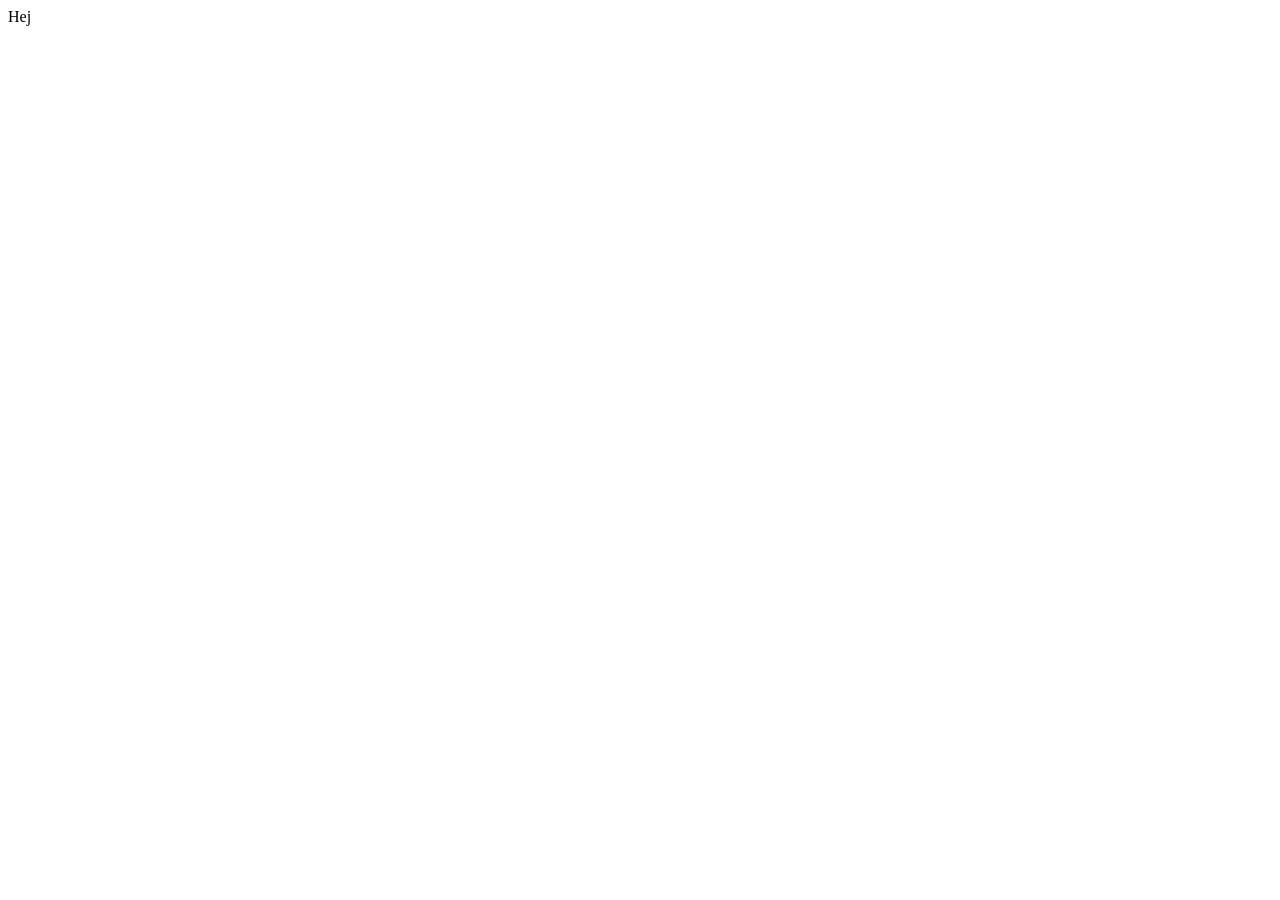
==== index.html @ 252ad310 "Remove title from index.html Removed the title from the HTML document." ====
<!DOCTYPE html>
<html lang="en">
<head>
  <meta charset="utf-8">
  <title></title>
  <link href="style.css" rel="stylesheet" />
</head>
<body>
Hej
  <script src="http://ajax.googleapis.com/ajax/libs/jquery/1/jquery.min.js"></script>
  <script>
  </script>
</body>
</html>
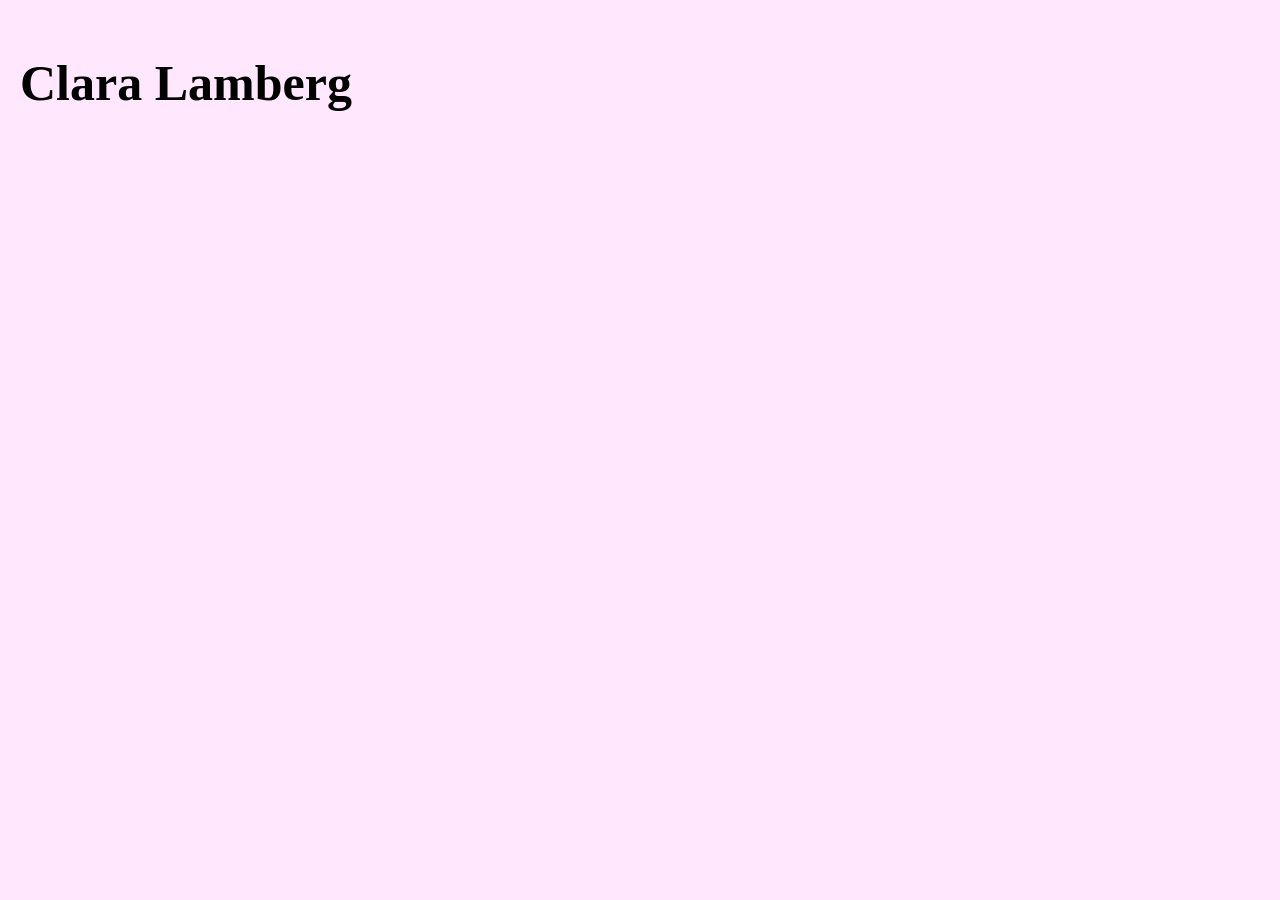
==== commit eca78987: "flytt" ====
--- a/index.html
+++ b/index.html
@@ -1,14 +1,26 @@
 <!DOCTYPE html>
 <html lang="en">
 <head>
+  <!-- Google Tag Manager -->
+<script>(function(w,d,s,l,i){w[l]=w[l]||[];w[l].push({'gtm.start':
+new Date().getTime(),event:'gtm.js'});var f=d.getElementsByTagName(s)[0],
+j=d.createElement(s),dl=l!='dataLayer'?'&l='+l:'';j.async=true;j.src=
+'https://www.googletagmanager.com/gtm.js?id='+i+dl;f.parentNode.insertBefore(j,f);
+})(window,document,'script','dataLayer','GTM-N8HHXP2M');</script>
+<!-- End Google Tag Manager -->
   <meta charset="utf-8">
+  <link href="https://fonts.googleapis.com/css2?family=Roboto&display=swap" rel="stylesheet">
   <title></title>
-  <link href="style.css" rel="stylesheet" />
+  <link rel="stylesheet" href="styles.css"/>
 </head>
 <body>
-Hej
-  <script src="http://ajax.googleapis.com/ajax/libs/jquery/1/jquery.min.js"></script>
-  <script>
-  </script>
+  <!-- Google Tag Manager (noscript) -->
+<noscript><iframe src="https://www.googletagmanager.com/ns.html?id=GTM-N8HHXP2M"
+height="0" width="0" style="display:none;visibility:hidden"></iframe></noscript>
+<!-- End Google Tag Manager (noscript) -->
+  <header>
+    <h1>Clara Lamberg</h1> 
+   </header>
+<h2>Portfolio</h2> 
 </body>
 </html>
--- a/styles.css
+++ b/styles.css
@@ -0,0 +1,19 @@
+header {
+  position: fixed;
+  top: 0;
+  left: 0;
+  width: 100%;
+  background-color: #ffe8fe;;
+  color: black;
+  padding: 20px;
+  text-align: left;
+  z-index: 1000;
+}
+body
+{background-color: #ffe8fe;}
+h1
+{color: black;}
+h1{font-size: 50px;}
+h1{font-family: playfair;}
+h2{color: black;}
+h2{font-size: 80px;}
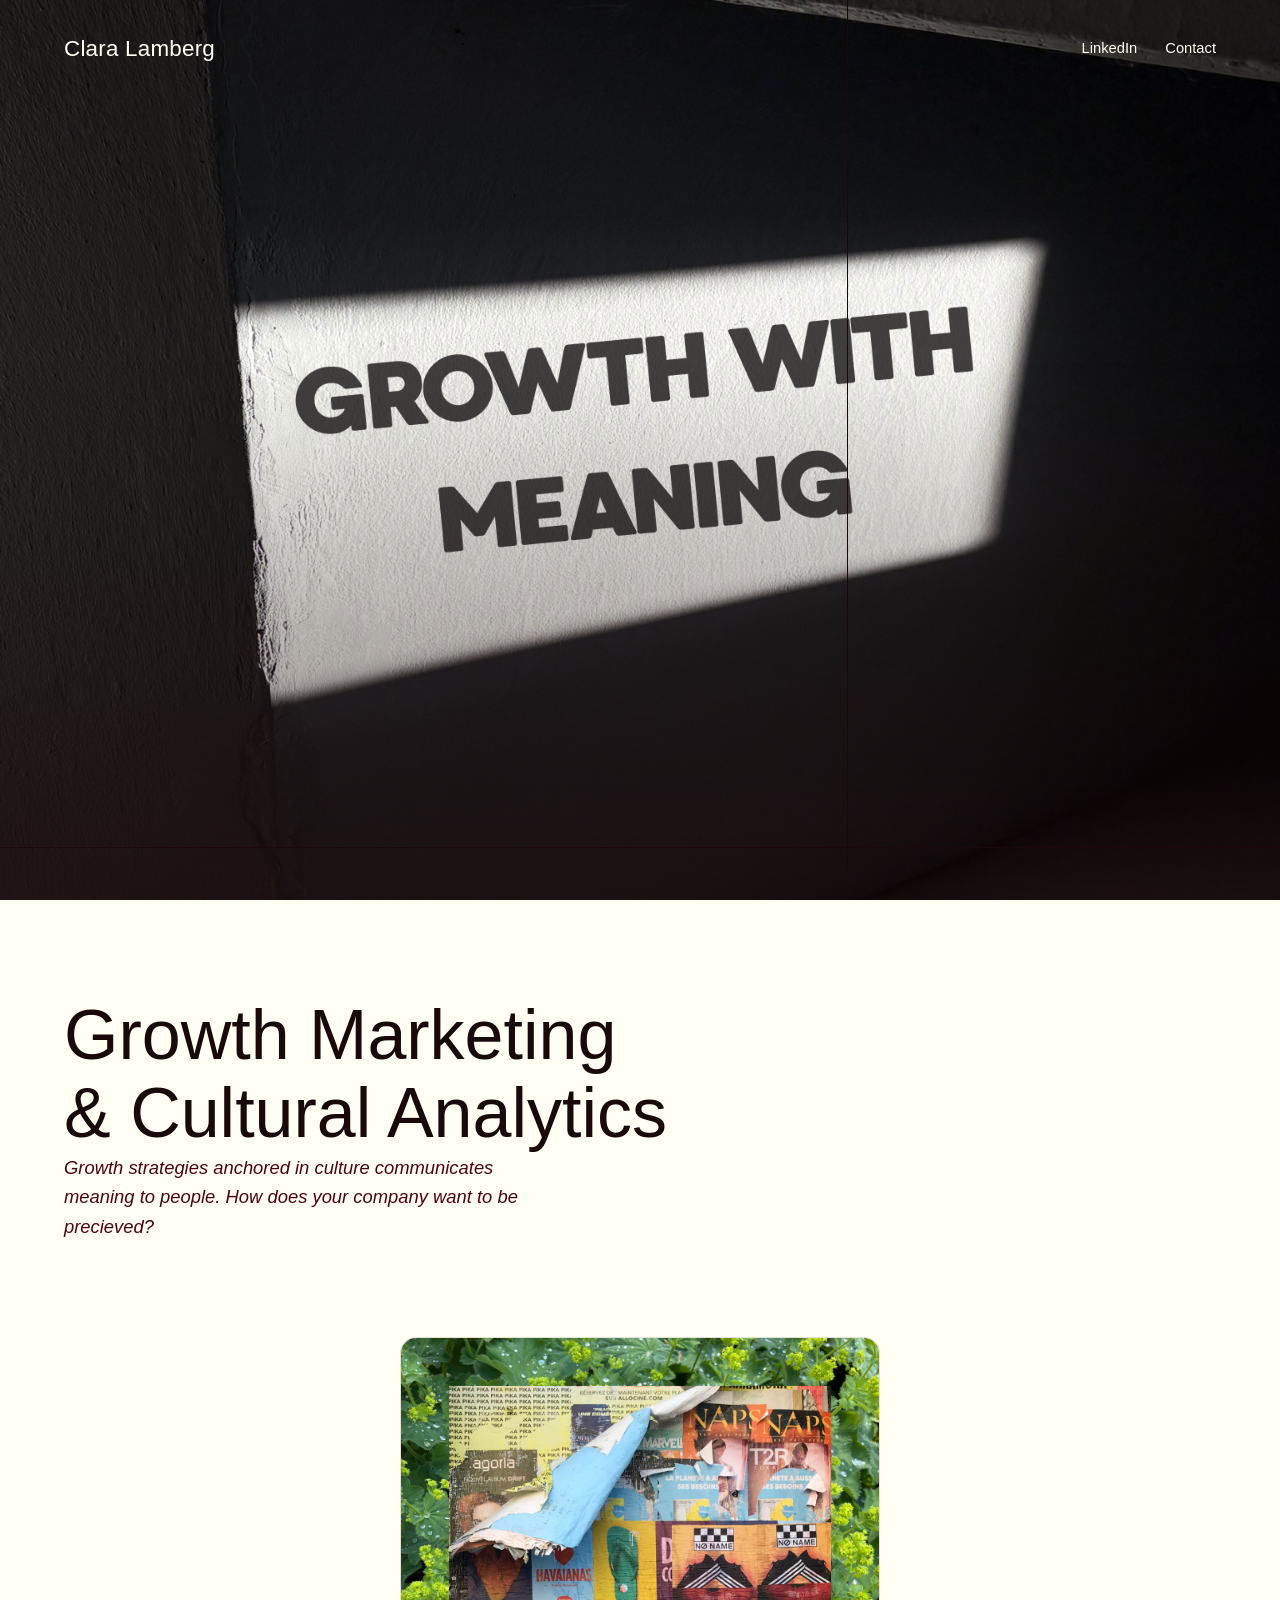
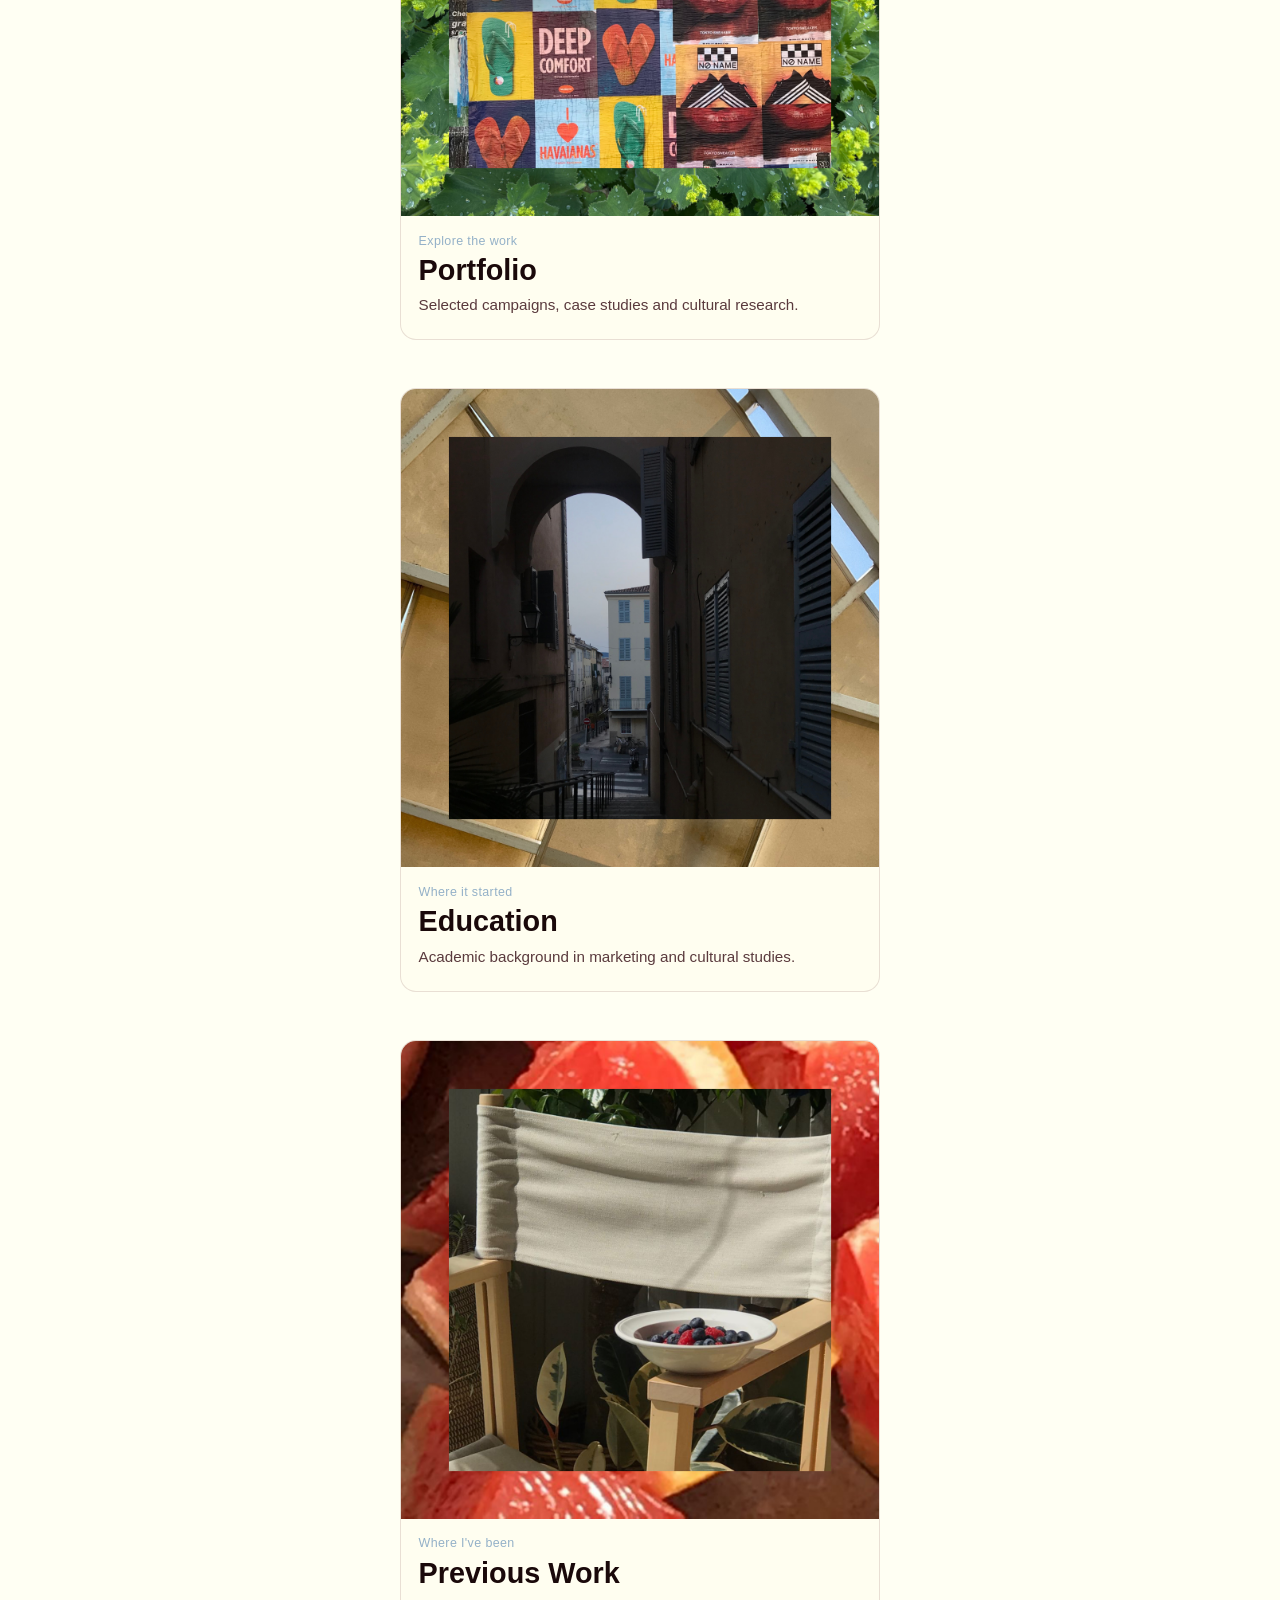
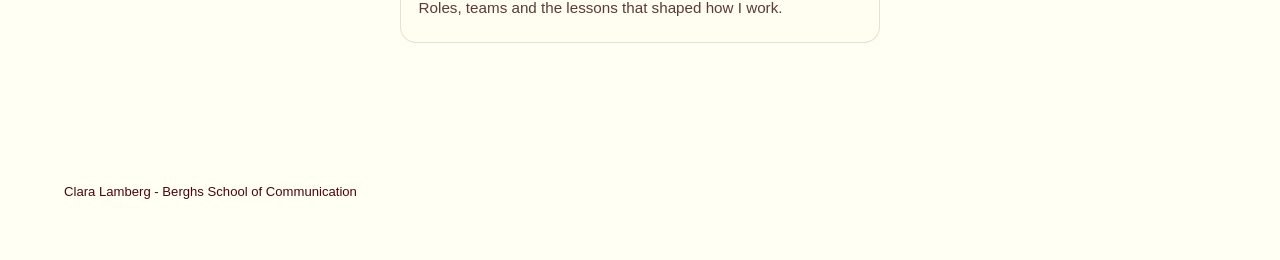
==== commit b758b0f3: "update" ====
--- a/index.html
+++ b/index.html
@@ -18,9 +18,65 @@
 <noscript><iframe src="https://www.googletagmanager.com/ns.html?id=GTM-N8HHXP2M"
 height="0" width="0" style="display:none;visibility:hidden"></iframe></noscript>
 <!-- End Google Tag Manager (noscript) -->
-  <header>
-    <h1>Clara Lamberg</h1> 
-   </header>
-<h2>Portfolio</h2> 
+    <header>
+    <div class="name">Clara Lamberg</div>
+    <nav>
+      <a href="https://www.linkedin.com/in/clara-lamberg-18b7282b8" target="_blank" rel="noopener">LinkedIn</a>
+      <a href="mailto:clara.lamberg@hotmail.se">Contact</a>
+    </nav>
+  </header>
+
+ <div class="hero-image-wrap">
+    <img id="heroImage" class="hero-image" src="hero.png" alt="Growth with meaning" />
+    <div class="hero-image-overlay"></div>
+  </div>
+
+  <main>
+    <section class="hero">
+      <h1>Growth Marketing<br>& Cultural Analytics</h1>
+      <p class="hero-sub"> Growth strategies anchored in culture communicates meaning to people. How does your company
+        want to be precieved? 
+      </p>
+    </section>
+ 
+     <section class="cards" aria-label="Explore">
+      <a href="portfolio.html" class="card" id="portfolio">
+        <div class="card-image">
+          <img src="hemsidabild1.png" alt="Portfolio — selected work" loading="lazy" />
+        </div>
+        <div class="card-body">
+          <span class="card-eyebrow">Explore the work</span>
+          <h2>Portfolio</h2>
+          <p>Selected campaigns, case studies and cultural research.</p>
+        </div>
+      </a>
+ 
+      <a href="education.html" class="card" id="education">
+        <div class="card-image">
+          <img src="hemsidabild2.png" alt="Education — academic background" loading="lazy" />
+        </div>
+        <div class="card-body">
+          <span class="card-eyebrow">Where it started</span>
+          <h2>Education</h2>
+          <p>Academic background in marketing and cultural studies.</p>
+        </div>
+      </a>
+ 
+      <a href="experience.html" class="card" id="previous-work">
+        <div class="card-image">
+          <img src="hemsidabild3.png" alt="Previous work — roles and experience" loading="lazy" />
+        </div>
+        <div class="card-body">
+          <span class="card-eyebrow">Where I've been</span>
+          <h2>Previous Work</h2>
+          <p>Roles, teams and the lessons that shaped how I work.</p>
+        </div>
+      </a>
+    </section>
+  </main>
+ 
+  <footer>
+    <p>Clara Lamberg - Berghs School of Communication</p>
+  </footer>
 </body>
 </html>
--- a/styles.css
+++ b/styles.css
@@ -1,19 +1,272 @@
+:root {
+  --ivory: #fffff3;
+  --wine-deep: #4c050c;
+  --wine-black: #1a090a;
+  --dusty-blue: #94b1c8;
+  --serif: helvetica;
+  --sans: 'Work Sans', -apple-system, BlinkMacSystemFont, sans-serif;
+}
+
+* {
+  box-sizing: border-box;
+}
+
+html {
+  scroll-behavior: smooth;
+}
+
+body {
+  margin: 0;
+  background: var(--ivory);
+  color: var(--wine-black);
+  font-family: var(--sans);
+  -webkit-font-smoothing: antialiased;
+}
+
+/* ---------- Header ---------- */
+@property --header-fg {
+  syntax: '<color>';
+  inherits: true;
+  initial-value: #fffff3;
+}
+ 
 header {
+  --header-fg: #fffff3;
   position: fixed;
   top: 0;
   left: 0;
+  right: 0;
+  z-index: 20;
+  display: flex;
+  justify-content: space-between;
+  align-items: center;
+  padding: 2.25rem clamp(1.5rem, 5vw, 4rem) 1.25rem;
+  background-color: rgba(255, 255, 227, 0);
+ 
+  animation: header-solidify linear both;
+  animation-timeline: scroll(root block);
+  animation-range: 0 100vh;
+}
+ 
+@keyframes header-solidify {
+  from {
+    background-color: rgba(255, 255, 227, 0);
+    box-shadow: none;
+    --header-fg: #fffff3;
+  }
+  to {
+    background-color: #fffff3;
+    box-shadow: none;
+    --header-fg: #1a090a;
+  }
+}
+ 
+.name {
+  font-family: var(--serif);
+  font-size: 1.4rem;
+  font-weight: 500;
+  letter-spacing: 0.01em;
+  color: var(--header-fg);
+}
+ 
+nav {
+  display: flex;
+  gap: 1.75rem;
+}
+ 
+nav a {
+  color: var(--header-fg);
+  text-decoration: none;
+  font-size: 0.92rem;
+  font-weight: 400;
+  position: relative;
+  padding-bottom: 2px;
+}
+
+nav a::after {
+  content: '';
+  position: absolute;
+  left: 0;
+  bottom: -2px;
+  width: 0;
+  height: 1px;
+  background: var(--dusty-blue);
+  transition: width 0.25s ease;
+}
+
+nav a:hover::after {
   width: 100%;
-  background-color: #ffe8fe;;
-  color: black;
-  padding: 20px;
-  text-align: left;
-  z-index: 1000;
-}
-body
-{background-color: #ffe8fe;}
-h1
-{color: black;}
-h1{font-size: 50px;}
-h1{font-family: playfair;}
-h2{color: black;}
-h2{font-size: 80px;}+}
+
+.hero-image-wrap {
+  position: relative;
+  height: 100vh;
+  min-height: 480px;
+  overflow: hidden;
+  background: var(--wine-black);
+}
+ 
+.hero-image {
+  position: absolute;
+  inset: 0;
+  width: 100%;
+  height: 100%;
+  object-fit: cover;
+  transform-origin: center top;
+  will-change: transform, opacity;
+  animation: hero-shrink linear both;
+  animation-timeline: scroll(root block);
+  animation-range: 0 100vh;
+}
+ 
+@keyframes hero-shrink {
+  from {
+    transform: translateY(0) scale(1);
+    opacity: 1;
+  }
+  to {
+    transform: translateY(-60px) scale(0.75);
+    opacity: 0;
+  }
+}
+ 
+.hero-image-overlay {
+  position: absolute;
+  inset: 0;
+  background: linear-gradient(180deg, rgba(26, 9, 10, 0) 40%, rgba(26, 9, 10, 0.55) 100%);
+  pointer-events: none;
+}
+/* ---------- Hero ---------- */
+.hero {
+  padding: clamp(2.5rem, 8vw, 6rem) clamp(1.5rem, 5vw, 4rem) clamp(2rem, 6vw, 4rem);
+  max-width: 780px;
+}
+
+.hero-tag {
+  font-size: 0.85rem;
+  letter-spacing: 0.06em;
+  color: var(--wine-deep);
+  margin: 0 0 0.75rem;
+}
+
+.hero h1 {
+  font-family: var(--serif);
+  font-weight: 500;
+  font-size: 70px;
+  line-height: 1.12;
+  margin: 0;
+  color: var(--wine-black);
+}
+
+
+.hero-sub {
+  font-family: var(--serif);
+  font-style: italic;
+  font-size: 1.15rem;
+  line-height: 1.6;
+  color: var(--wine-deep);
+  max-width: 46ch;
+  margin: 0;
+}
+
+.hero-flourish {
+  display: block;
+  margin: 1.5rem 0 1.5rem;
+}
+
+.cards {
+  display: grid;
+  grid-template-columns: minmax(0, 480px);
+  justify-content: center;
+  gap: 3rem;
+  max-width: 1000px;
+  margin: 0 auto;
+  padding: 2rem clamp(1.5rem, 5vw, 4rem) clamp(3rem, 8vw, 6rem);
+}
+ 
+.card {
+  display: flex;
+  flex-direction: column;
+  text-decoration: none;
+  color: var(--wine-black);
+  border-radius: 16px;
+  overflow: hidden;
+  background: #fffef0;
+  border: 1px solid rgba(76, 5, 12, 0.12);
+  transition: transform 0.25s ease, box-shadow 0.25s ease, border-color 0.25s ease;
+}
+ 
+.card:hover {
+  transform: translateY(-4px);
+  box-shadow: 0 10px 24px rgba(26, 9, 10, 0.14);
+  border-color: rgba(76, 5, 12, 0.28);
+}
+ 
+.card-image {
+  aspect-ratio: 1 / 1;
+  overflow: hidden;
+  background: var(--wine-black);
+}
+ 
+.card-image img {
+  width: 100%;
+  height: 100%;
+  object-fit: cover;
+  display: block;
+}
+ 
+.card-body {
+  display: flex;
+  flex-direction: column;
+  gap: 0.4rem;
+  padding: 1.1rem 1.1rem 1.4rem;
+}
+ 
+.card-body h2 {
+  font-family: var(--serif);
+  font-weight: 600;
+  font-size: 1.8rem;
+  margin: 0;
+  color: var(--wine-black);
+}
+ 
+.card-body p {
+  font-size: 0.95rem;
+  line-height: 1.55;
+  color: #5a3a3d;
+  margin: 0;
+}
+ 
+.card-eyebrow {
+  font-size: 0.78rem;
+  color: var(--dusty-blue);
+  font-weight: 500;
+  letter-spacing: 0.03em;
+}
+ 
+/* ---------- Footer ---------- */
+footer {
+  padding: 2rem clamp(1.5rem, 5vw, 4rem) 3rem;
+  font-size: 0.82rem;
+  color: var(--wine-deep);
+}
+ 
+/* ---------- Responsive ---------- */
+@media (max-width: 560px) {
+  .cards {
+    grid-template-columns: minmax(0, 340px);
+    gap: 2.25rem;
+  }
+}
+ 
+/* ---------- Reduced motion ---------- */
+@media (prefers-reduced-motion: reduce) {
+  * {
+    transition: none !important;
+  }
+  header,
+  .hero-image {
+    animation: none !important;
+  }
+}
+ 
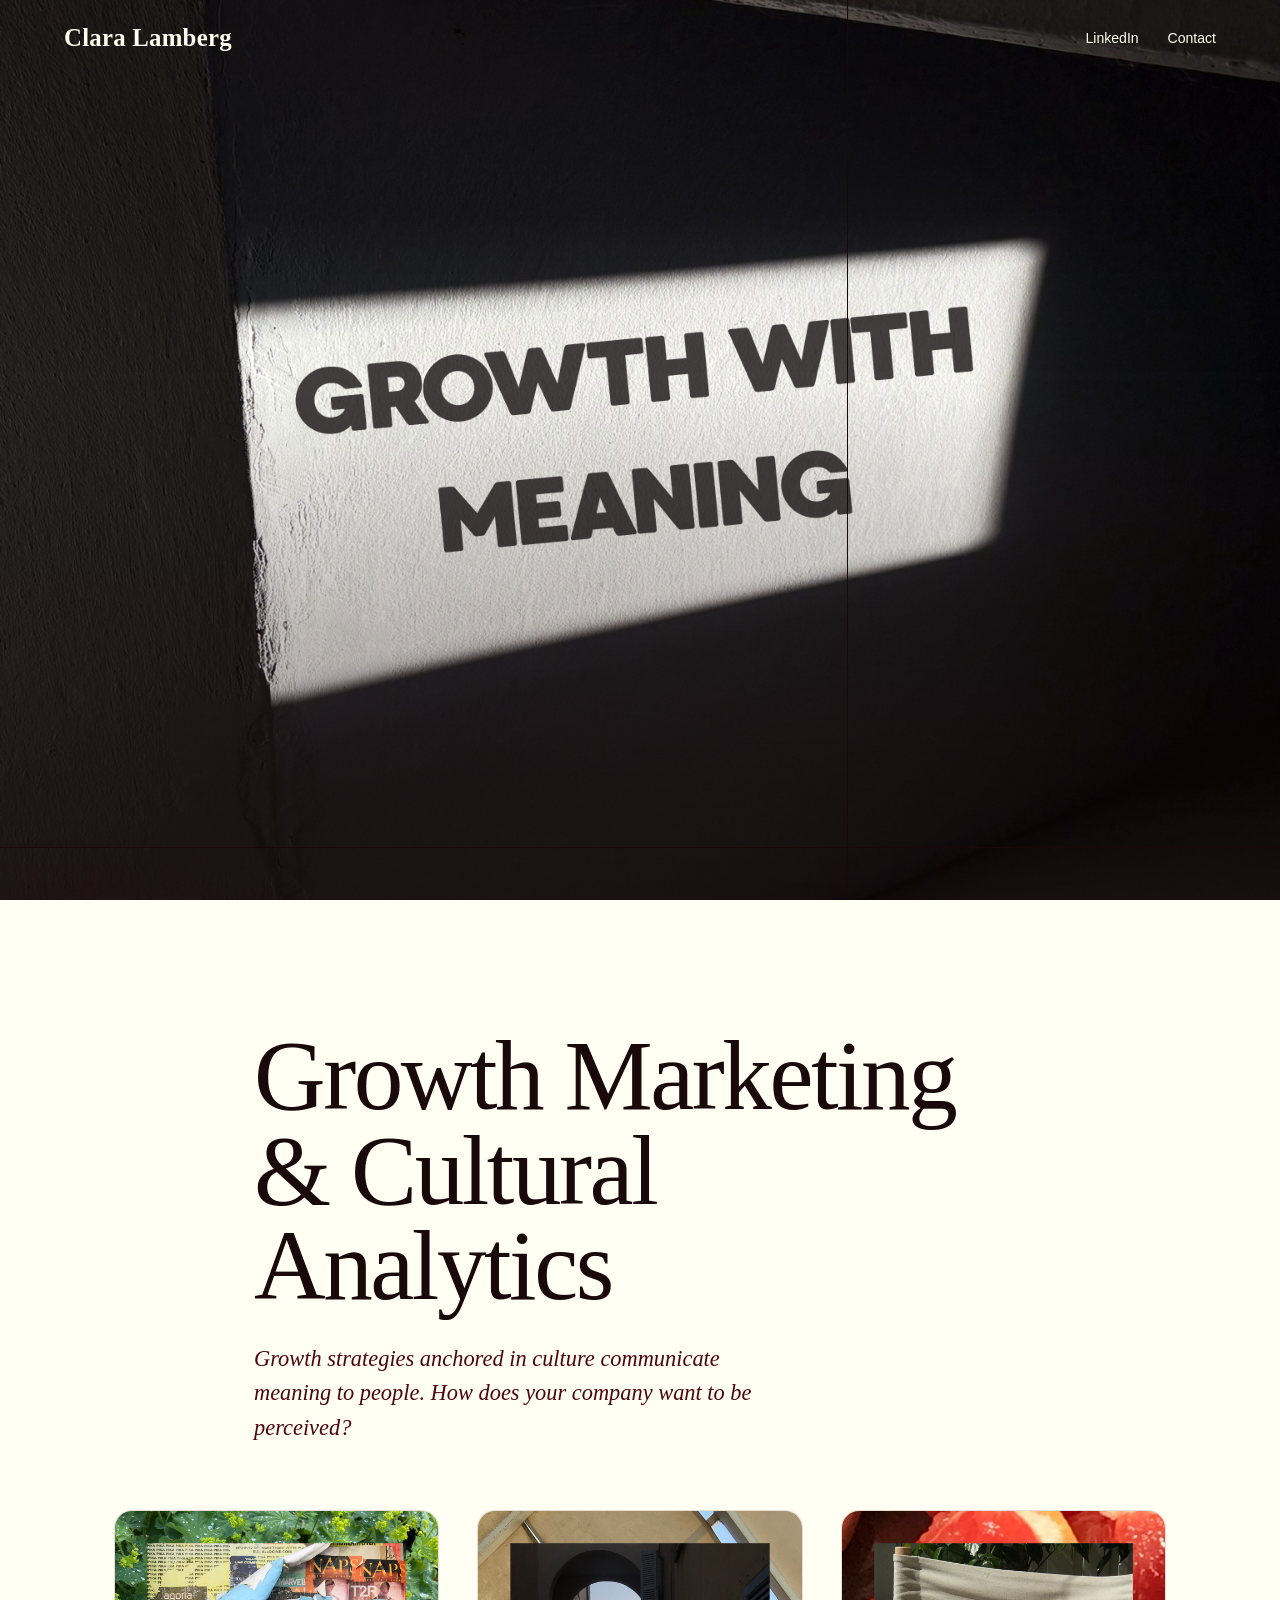
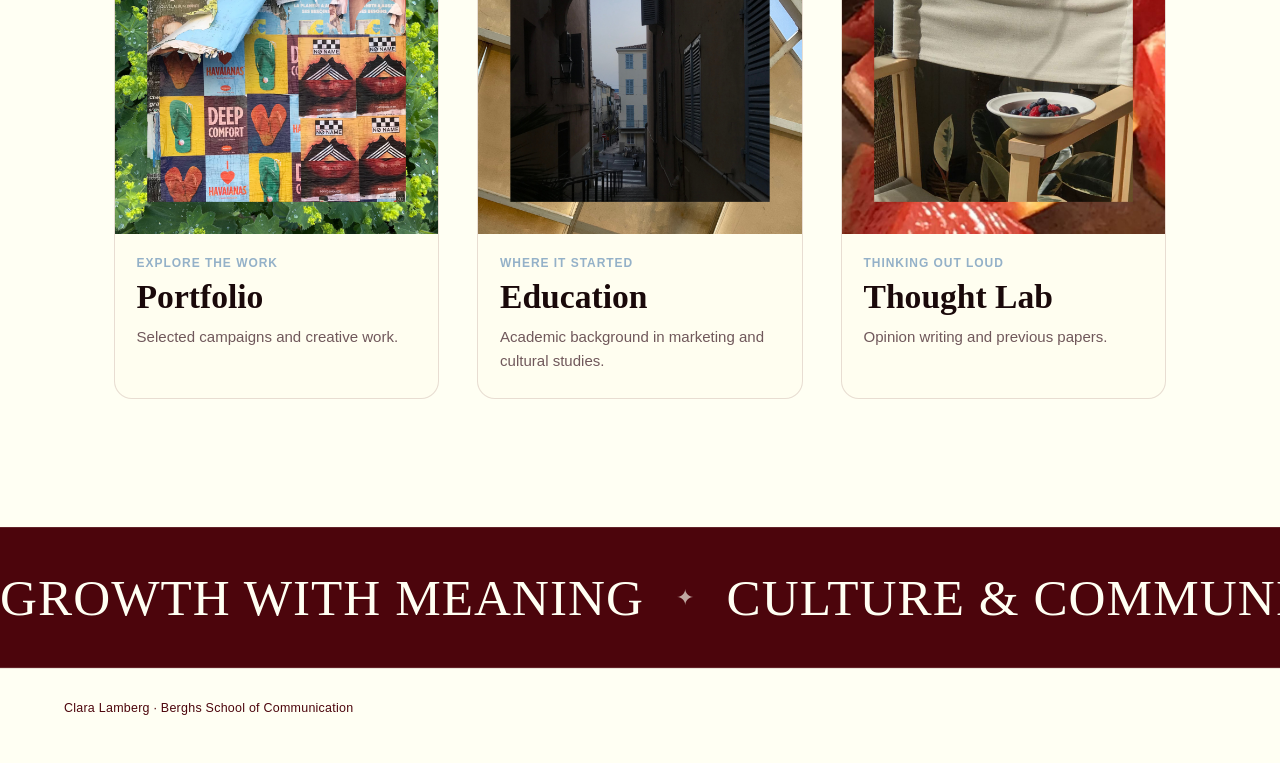
==== commit 4a0276c6: "changes" ====
--- a/index.html
+++ b/index.html
@@ -18,65 +18,227 @@
 <noscript><iframe src="https://www.googletagmanager.com/ns.html?id=GTM-N8HHXP2M"
 height="0" width="0" style="display:none;visibility:hidden"></iframe></noscript>
 <!-- End Google Tag Manager (noscript) -->
-    <header>
-    <div class="name">Clara Lamberg</div>
-    <nav>
-      <a href="https://www.linkedin.com/in/clara-lamberg-18b7282b8" target="_blank" rel="noopener">LinkedIn</a>
-      <a href="mailto:clara.lamberg@hotmail.se">Contact</a>
+      <!-- Header -->
+
+  <header class="site-header" id="siteHeader">
+
+    <a class="name" href="index.html">
+      Clara Lamberg
+    </a>
+
+    <nav class="site-nav" aria-label="Main navigation">
+
+      <a href="https://www.linkedin.com/in/clara-lamberg-18b7282b8"
+        target="_blank"
+        rel="noopener noreferrer">
+        LinkedIn
+      </a>
+
+      <a href="mailto:clara.lamberg@hotmail.se">
+        Contact
+      </a>
+
     </nav>
+
   </header>
 
- <div class="hero-image-wrap">
-    <img id="heroImage" class="hero-image" src="hero.png" alt="Growth with meaning" />
-    <div class="hero-image-overlay"></div>
+
+  <!-- Main Content -->
+
+  <main>
+
+    <!-- Hero Image -->
+
+    <div class="hero-image-wrap">
+
+      <img
+        class="hero-image"
+        src="hero.png"
+        alt="Abstract image representing growth with meaning">
+
+      <div class="hero-image-overlay"></div>
+
+    </div>
+
+
+    <!-- Introduction -->
+
+    <section class="home-intro">
+
+      <h1>
+        Growth Marketing <br>
+        & Cultural Analytics
+      </h1>
+
+      <p>
+        Growth strategies anchored in culture communicate meaning to people.
+        How does your company want to be perceived?
+      </p>
+
+    </section>
+
+
+    <!-- Navigation Cards -->
+
+    <section class="cards" aria-label="Explore Clara's work">
+
+
+      <!-- Portfolio -->
+
+      <a class="card" href="portfolio.html">
+
+        <div class="card-image">
+
+          <img
+            src="hemsidabild1.png"
+            alt="Selected portfolio work"
+            loading="lazy">
+
+        </div>
+
+        <div class="card-body">
+
+          <span class="card-eyebrow">
+            Explore the work
+          </span>
+
+          <h2>
+            Portfolio
+          </h2>
+
+          <p>
+            Selected campaigns and creative work.
+          </p>
+
+        </div>
+
+      </a>
+
+
+      <!-- Education -->
+
+      <a class="card" href="education.html">
+
+        <div class="card-image">
+
+          <img
+            src="hemsidabild2.png"
+            alt="Academic background"
+            loading="lazy">
+
+        </div>
+
+        <div class="card-body">
+
+          <span class="card-eyebrow">
+            Where it started
+          </span>
+
+          <h2>
+            Education
+          </h2>
+
+          <p>
+            Academic background in marketing and cultural studies.
+          </p>
+
+        </div>
+
+      </a>
+
+
+      <!-- Thought Lab -->
+
+      <a class="card" href="thoughtlab.html">
+
+        <div class="card-image">
+
+          <img
+            src="hemsidabild3.png"
+            alt="Thought Lab and previous work"
+            loading="lazy">
+
+        </div>
+
+        <div class="card-body">
+
+          <span class="card-eyebrow">
+            Thinking out loud
+          </span>
+
+          <h2>
+            Thought Lab
+          </h2>
+
+          <p>
+            Opinion writing and previous papers.
+          </p>
+
+        </div>
+
+      </a>
+
+
+    </section>
+
+  </main>
+
+<!-- Scrolling Marquee -->
+
+<section class="marquee-section" aria-label="Scrolling statement">
+
+  <div class="marquee">
+
+    <div class="marquee-track">
+
+      <span>GROWTH WITH MEANING</span>
+      <span class="marquee-dot">✦</span>
+
+      <span>CULTURE &amp; COMMUNICATION</span>
+      <span class="marquee-dot">✦</span>
+
+      <span>CREATIVE STRATEGY</span>
+      <span class="marquee-dot">✦</span>
+
+      <span>GROWTH WITH MEANING</span>
+      <span class="marquee-dot">✦</span>
+
+      <span>CULTURE &amp; COMMUNICATION</span>
+      <span class="marquee-dot">✦</span>
+
+      <span>CREATIVE STRATEGY</span>
+      <span class="marquee-dot">✦</span>
+
+    </div>
+
   </div>
 
-  <main>
-    <section class="hero">
-      <h1>Growth Marketing<br>& Cultural Analytics</h1>
-      <p class="hero-sub"> Growth strategies anchored in culture communicates meaning to people. How does your company
-        want to be precieved? 
-      </p>
-    </section>
- 
-     <section class="cards" aria-label="Explore">
-      <a href="portfolio.html" class="card" id="portfolio">
-        <div class="card-image">
-          <img src="hemsidabild1.png" alt="Portfolio — selected work" loading="lazy" />
-        </div>
-        <div class="card-body">
-          <span class="card-eyebrow">Explore the work</span>
-          <h2>Portfolio</h2>
-          <p>Selected campaigns, case studies and cultural research.</p>
-        </div>
-      </a>
- 
-      <a href="education.html" class="card" id="education">
-        <div class="card-image">
-          <img src="hemsidabild2.png" alt="Education — academic background" loading="lazy" />
-        </div>
-        <div class="card-body">
-          <span class="card-eyebrow">Where it started</span>
-          <h2>Education</h2>
-          <p>Academic background in marketing and cultural studies.</p>
-        </div>
-      </a>
- 
-      <a href="experience.html" class="card" id="previous-work">
-        <div class="card-image">
-          <img src="hemsidabild3.png" alt="Previous work — roles and experience" loading="lazy" />
-        </div>
-        <div class="card-body">
-          <span class="card-eyebrow">Where I've been</span>
-          <h2>Previous Work</h2>
-          <p>Roles, teams and the lessons that shaped how I work.</p>
-        </div>
-      </a>
-    </section>
-  </main>
- 
-  <footer>
-    <p>Clara Lamberg - Berghs School of Communication</p>
+</section>
+
+  <!-- Footer -->
+
+  <footer class="site-footer">
+    Clara Lamberg · Berghs School of Communication
   </footer>
+
+
+  <!-- Header Scroll Interaction -->
+
+  <script>
+
+    const header = document.getElementById("siteHeader");
+
+    const updateHeader = () => {
+      header.classList.toggle("is-solid", window.scrollY > 24);
+    };
+
+    updateHeader();
+
+    window.addEventListener("scroll", updateHeader, {
+      passive: true
+    });
+
+  </script>
+
 </body>
-</html>
+</html>
--- a/styles.css
+++ b/styles.css
@@ -3,11 +3,20 @@
   --wine-deep: #4c050c;
   --wine-black: #1a090a;
   --dusty-blue: #94b1c8;
-  --serif: helvetica;
-  --sans: 'Work Sans', -apple-system, BlinkMacSystemFont, sans-serif;
-}
-
-* {
+  --muted: #70585b;
+
+  --serif: "Cormorant Garamond", Georgia, serif;
+  --sans: "Work Sans", -apple-system, BlinkMacSystemFont, "Segoe UI", sans-serif;
+
+  --page-pad: clamp(1.25rem, 5vw, 4rem);
+  --content-width: 1180px;
+}
+
+/* ---------- Reset ---------- */
+
+*,
+*::before,
+*::after {
   box-sizing: border-box;
 }
 
@@ -21,252 +30,499 @@
   color: var(--wine-black);
   font-family: var(--sans);
   -webkit-font-smoothing: antialiased;
-}
+  text-rendering: optimizeLegibility;
+}
+
+a {
+  color: inherit;
+}
+
+img {
+  max-width: 100%;
+}
+
 
 /* ---------- Header ---------- */
-@property --header-fg {
-  syntax: '<color>';
-  inherits: true;
-  initial-value: #fffff3;
-}
- 
-header {
-  --header-fg: #fffff3;
+
+.site-header {
   position: fixed;
-  top: 0;
-  left: 0;
-  right: 0;
+  inset: 0 0 auto;
   z-index: 20;
+
   display: flex;
+  align-items: center;
   justify-content: space-between;
-  align-items: center;
-  padding: 2.25rem clamp(1.5rem, 5vw, 4rem) 1.25rem;
-  background-color: rgba(255, 255, 227, 0);
- 
-  animation: header-solidify linear both;
-  animation-timeline: scroll(root block);
-  animation-range: 0 100vh;
-}
- 
-@keyframes header-solidify {
-  from {
-    background-color: rgba(255, 255, 227, 0);
-    box-shadow: none;
-    --header-fg: #fffff3;
-  }
-  to {
-    background-color: #fffff3;
-    box-shadow: none;
-    --header-fg: #1a090a;
-  }
-}
- 
+  gap: 1rem;
+
+  padding: 1.5rem var(--page-pad) 1.15rem;
+
+  color: var(--ivory);
+  background: transparent;
+
+  transition:
+    color 0.3s ease,
+    background-color 0.3s ease,
+    box-shadow 0.3s ease;
+}
+
+.site-header.is-solid {
+  color: var(--wine-deep);
+  background: rgba(255, 255, 243, 0.94);
+
+  box-shadow: 0 1px 0 rgba(76, 5, 12, 0.08);
+
+  backdrop-filter: blur(12px);
+}
+
 .name {
   font-family: var(--serif);
-  font-size: 1.4rem;
-  font-weight: 500;
+  font-size: clamp(1.25rem, 2vw, 1.55rem);
+  font-weight: 600;
   letter-spacing: 0.01em;
-  color: var(--header-fg);
-}
- 
-nav {
+  text-decoration: none;
+}
+
+.site-nav {
   display: flex;
-  gap: 1.75rem;
-}
- 
-nav a {
-  color: var(--header-fg);
+  gap: clamp(1rem, 3vw, 1.8rem);
+}
+
+.site-nav a {
+  position: relative;
+
+  padding: 0.25rem 0;
+
+  font-size: 0.88rem;
   text-decoration: none;
-  font-size: 0.92rem;
-  font-weight: 400;
-  position: relative;
-  padding-bottom: 2px;
-}
-
-nav a::after {
-  content: '';
+}
+
+.site-nav a::after {
+  content: "";
+
   position: absolute;
   left: 0;
-  bottom: -2px;
+  bottom: -3px;
+
   width: 0;
   height: 1px;
-  background: var(--dusty-blue);
+
+  background: currentColor;
+
   transition: width 0.25s ease;
 }
 
-nav a:hover::after {
+.site-nav a:hover::after,
+.site-nav a:focus-visible::after {
   width: 100%;
 }
+
+
+/* ---------- Hero Image ---------- */
 
 .hero-image-wrap {
   position: relative;
-  height: 100vh;
+
   min-height: 480px;
+  height: 100svh;
+
   overflow: hidden;
+
   background: var(--wine-black);
 }
- 
+
 .hero-image {
-  position: absolute;
-  inset: 0;
   width: 100%;
   height: 100%;
+
+  display: block;
+
   object-fit: cover;
   transform-origin: center top;
-  will-change: transform, opacity;
-  animation: hero-shrink linear both;
-  animation-timeline: scroll(root block);
-  animation-range: 0 100vh;
-}
- 
-@keyframes hero-shrink {
-  from {
-    transform: translateY(0) scale(1);
-    opacity: 1;
-  }
-  to {
-    transform: translateY(-60px) scale(0.75);
-    opacity: 0;
-  }
-}
- 
+
+  animation: hero-enter 1s ease both;
+}
+
 .hero-image-overlay {
   position: absolute;
   inset: 0;
-  background: linear-gradient(180deg, rgba(26, 9, 10, 0) 40%, rgba(26, 9, 10, 0.55) 100%);
+
   pointer-events: none;
-}
-/* ---------- Hero ---------- */
-.hero {
-  padding: clamp(2.5rem, 8vw, 6rem) clamp(1.5rem, 5vw, 4rem) clamp(2rem, 6vw, 4rem);
-  max-width: 780px;
-}
-
-.hero-tag {
-  font-size: 0.85rem;
-  letter-spacing: 0.06em;
+
+  background:
+    linear-gradient(
+      180deg,
+      rgba(26, 9, 10, 0.12),
+      transparent 42%,
+      rgba(26, 9, 10, 0.52)
+    );
+}
+
+@keyframes hero-enter {
+  from {
+    opacity: 0;
+    transform: scale(1.025);
+  }
+
+  to {
+    opacity: 1;
+    transform: scale(1);
+  }
+}
+
+
+/* ---------- Homepage Intro ---------- */
+
+.home-intro {
+  max-width: 900px;
+
+  padding: clamp(4rem, 10vw, 8rem) var(--page-pad) 3rem;
+
+  margin: 0 auto;
+}
+
+.home-intro h1 {
+  margin: 0;
+
+  font-family: var(--serif);
+  font-size: clamp(3.2rem, 8vw, 6.2rem);
+  font-weight: 500;
+  line-height: 0.96;
+  letter-spacing: -0.025em;
+}
+
+.home-intro p {
+  max-width: 48ch;
+
+  margin: 1.75rem 0 0;
+
   color: var(--wine-deep);
-  margin: 0 0 0.75rem;
-}
-
-.hero h1 {
+
   font-family: var(--serif);
-  font-weight: 500;
-  font-size: 70px;
-  line-height: 1.12;
-  margin: 0;
-  color: var(--wine-black);
-}
-
-
-.hero-sub {
-  font-family: var(--serif);
+  font-size: clamp(1.15rem, 2vw, 1.4rem);
   font-style: italic;
-  font-size: 1.15rem;
-  line-height: 1.6;
-  color: var(--wine-deep);
-  max-width: 46ch;
-  margin: 0;
-}
-
-.hero-flourish {
-  display: block;
-  margin: 1.5rem 0 1.5rem;
-}
+  line-height: 1.55;
+}
+
+
+/* ---------- Cards ---------- */
 
 .cards {
   display: grid;
-  grid-template-columns: minmax(0, 480px);
-  justify-content: center;
-  gap: 3rem;
-  max-width: 1000px;
+  grid-template-columns: repeat(3, minmax(0, 1fr));
+
+  gap: clamp(1.25rem, 3vw, 2.5rem);
+
+  max-width: var(--content-width);
+
   margin: 0 auto;
-  padding: 2rem clamp(1.5rem, 5vw, 4rem) clamp(3rem, 8vw, 6rem);
-}
- 
+
+  padding: 1rem var(--page-pad) clamp(5rem, 10vw, 8rem);
+}
+
 .card {
   display: flex;
+  min-width: 0;
   flex-direction: column;
+
+  overflow: hidden;
+
+  color: var(--wine-black);
   text-decoration: none;
-  color: var(--wine-black);
-  border-radius: 16px;
-  overflow: hidden;
+
   background: #fffef0;
-  border: 1px solid rgba(76, 5, 12, 0.12);
-  transition: transform 0.25s ease, box-shadow 0.25s ease, border-color 0.25s ease;
-}
- 
-.card:hover {
-  transform: translateY(-4px);
-  box-shadow: 0 10px 24px rgba(26, 9, 10, 0.14);
-  border-color: rgba(76, 5, 12, 0.28);
-}
- 
+
+  border: 1px solid rgba(76, 5, 12, 0.13);
+  border-radius: 18px;
+
+  transition:
+    transform 0.3s ease,
+    box-shadow 0.3s ease,
+    border-color 0.3s ease;
+}
+
+.card:hover,
+.card:focus-visible {
+  transform: translateY(-7px);
+
+  border-color: rgba(76, 5, 12, 0.3);
+
+  box-shadow: 0 18px 45px rgba(26, 9, 10, 0.12);
+}
+
 .card-image {
   aspect-ratio: 1 / 1;
+
   overflow: hidden;
+
   background: var(--wine-black);
 }
- 
+
 .card-image img {
   width: 100%;
   height: 100%;
+
+  display: block;
+
   object-fit: cover;
-  display: block;
-}
- 
+
+  transition: transform 0.6s cubic-bezier(0.2, 0.7, 0.2, 1);
+}
+
+.card:hover .card-image img,
+.card:focus-visible .card-image img {
+  transform: scale(1.045);
+}
+
 .card-body {
   display: flex;
+  flex: 1;
   flex-direction: column;
-  gap: 0.4rem;
-  padding: 1.1rem 1.1rem 1.4rem;
-}
- 
-.card-body h2 {
+
+  gap: 0.55rem;
+
+  padding: 1.35rem 1.35rem 1.55rem;
+}
+
+.card-eyebrow {
+  color: var(--dusty-blue);
+
+  font-size: 0.75rem;
+  font-weight: 600;
+  letter-spacing: 0.08em;
+  text-transform: uppercase;
+}
+
+.card h2 {
+  margin: 0;
+
   font-family: var(--serif);
+  font-size: 2.1rem;
   font-weight: 600;
-  font-size: 1.8rem;
+}
+
+.card p {
   margin: 0;
-  color: var(--wine-black);
-}
- 
-.card-body p {
-  font-size: 0.95rem;
-  line-height: 1.55;
-  color: #5a3a3d;
+
+  color: var(--muted);
+
+  font-size: 0.94rem;
+  line-height: 1.6;
+}
+
+
+/* ---------- Subpage Intro ---------- */
+
+.page-intro {
+  max-width: var(--content-width);
+
+  margin: 0 auto;
+
+  padding: clamp(3rem, 8vw, 6.5rem) var(--page-pad) 2rem;
+}
+
+.page-kicker {
+  margin: 0 0 0.75rem;
+
+  color: var(--wine-deep);
+
+  font-size: 0.78rem;
+  font-weight: 600;
+  letter-spacing: 0.12em;
+  text-transform: uppercase;
+}
+
+.page-intro h1 {
+  max-width: 14ch;
+
   margin: 0;
-}
- 
-.card-eyebrow {
+
+  font-family: var(--serif);
+  font-size: clamp(3rem, 7vw, 6.5rem);
+  font-weight: 500;
+  line-height: 0.95;
+}
+
+.page-intro p {
+  max-width: 55ch;
+
+  margin: 1.5rem 0 0;
+
+  color: var(--muted);
+
+  font-size: 1.05rem;
+  line-height: 1.7;
+}
+
+
+/* ---------- Content Pages ---------- */
+
+.page-content {
+  max-width: var(--content-width);
+
+  margin: 0 auto;
+
+  padding: 0 var(--page-pad) 6rem;
+}
+
+.page-content p {
+  max-width: 65ch;
+
+  color: var(--muted);
+
+  font-size: 1rem;
+  line-height: 1.8;
+}
+
+.back-link {
+  display: inline-block;
+
+  margin: 1rem 0 4rem;
+
+  color: var(--wine-deep);
+
+  font-size: 0.9rem;
+  text-decoration: none;
+}
+
+.back-link:hover {
+  text-decoration: underline;
+}
+
+
+/* ---------- Footer ---------- */
+
+.site-footer {
+  padding: 2rem var(--page-pad) 3rem;
+
+  color: var(--wine-deep);
+
   font-size: 0.78rem;
-  color: var(--dusty-blue);
+  letter-spacing: 0.02em;
+
+  border-top: 1px solid rgba(76, 5, 12, 0.1);
+}
+
+
+/* ---------- Responsive ---------- */
+
+@media (max-width: 800px) {
+  .cards {
+    grid-template-columns: 1fr;
+    max-width: 540px;
+  }
+
+  .hero-image-wrap {
+    height: 68svh;
+    min-height: 360px;
+  }
+}
+
+@media (max-width: 480px) {
+  .site-header {
+    padding-top: 1.1rem;
+  }
+
+  .site-nav {
+    gap: 0.9rem;
+  }
+
+  .site-nav a {
+    font-size: 0.78rem;
+  }
+
+  .home-intro h1 {
+    font-size: clamp(2.8rem, 14vw, 4.5rem);
+  }
+}
+
+/* ---------- Scrolling Marquee ---------- */
+
+.marquee-section {
+  width: 100%;
+  overflow: hidden;
+
+  padding: 2.5rem 0;
+
+  background: var(--wine-deep);
+  color: var(--ivory);
+
+  border-top: 1px solid rgba(255, 255, 243, 0.12);
+  border-bottom: 1px solid rgba(255, 255, 243, 0.12);
+}
+
+.marquee {
+  width: 100%;
+  overflow: hidden;
+}
+
+.marquee-track {
+  display: flex;
+  align-items: center;
+  gap: 2rem;
+
+  width: max-content;
+
+  white-space: nowrap;
+
+  animation: marquee-scroll 28s linear infinite;
+}
+
+.marquee-track span {
+  font-family: var(--serif);
+  font-size: clamp(2rem, 4vw, 4rem);
   font-weight: 500;
-  letter-spacing: 0.03em;
-}
- 
-/* ---------- Footer ---------- */
-footer {
-  padding: 2rem clamp(1.5rem, 5vw, 4rem) 3rem;
-  font-size: 0.82rem;
-  color: var(--wine-deep);
-}
- 
-/* ---------- Responsive ---------- */
-@media (max-width: 560px) {
-  .cards {
-    grid-template-columns: minmax(0, 340px);
-    gap: 2.25rem;
-  }
-}
- 
-/* ---------- Reduced motion ---------- */
+  letter-spacing: 0.02em;
+}
+
+.marquee-dot {
+  font-family: var(--sans) !important;
+  font-size: 1.4rem !important;
+  opacity: 0.65;
+}
+
+
+/* Infinite scrolling animation */
+
+@keyframes marquee-scroll {
+
+  from {
+    transform: translateX(0);
+  }
+
+  to {
+    transform: translateX(-50%);
+  }
+
+}
+
+
+/* Pause animation when hovering */
+
+.marquee-section:hover .marquee-track {
+  animation-play-state: paused;
+}
+
+
+/* Accessibility */
+
 @media (prefers-reduced-motion: reduce) {
-  * {
-    transition: none !important;
-  }
-  header,
-  .hero-image {
-    animation: none !important;
+
+  .marquee-track {
+    animation: none;
+    transform: none;
+  }
+
+}
+
+/* ---------- Reduced Motion ---------- */
+
+@media (prefers-reduced-motion: reduce) {
+  *,
+  *::before,
+  *::after {
+    scroll-behavior: auto !important;
+    animation-duration: 0.01ms !important;
+    transition-duration: 0.01ms !important;
   }
 }
  
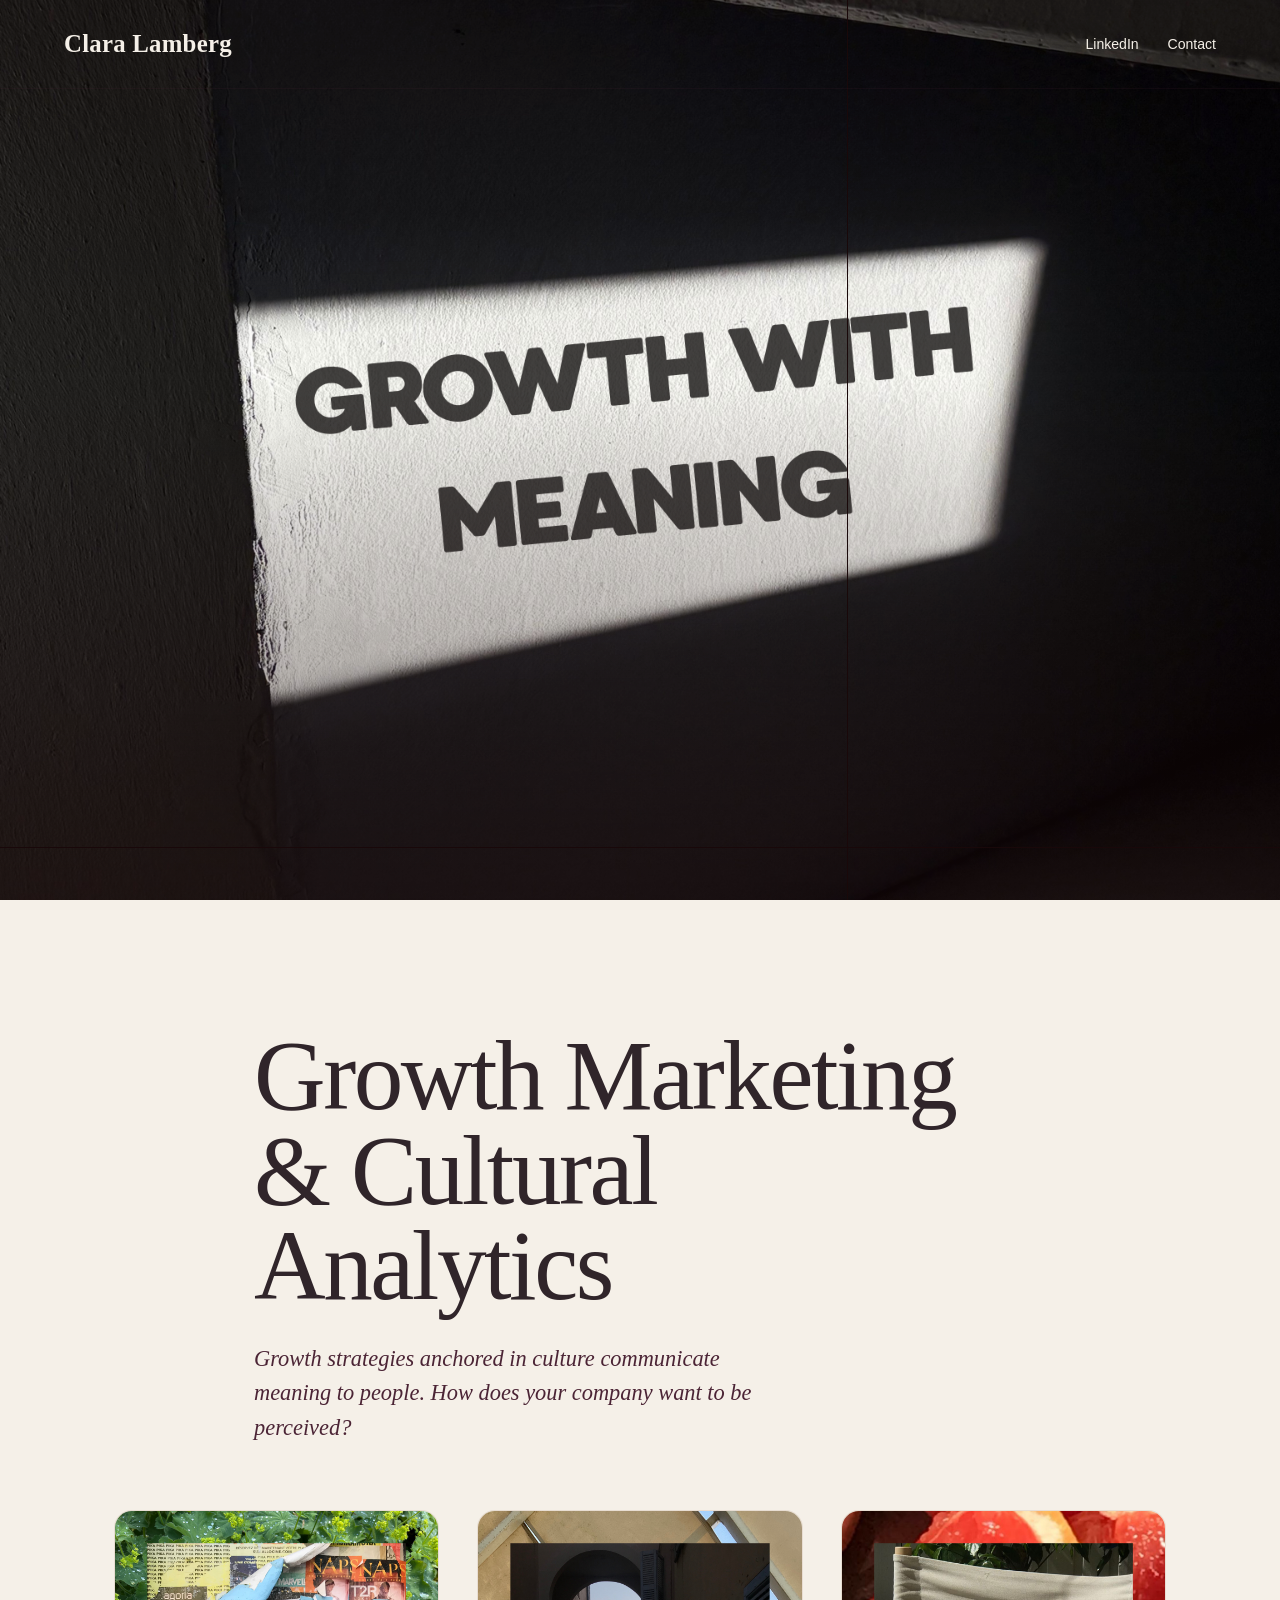
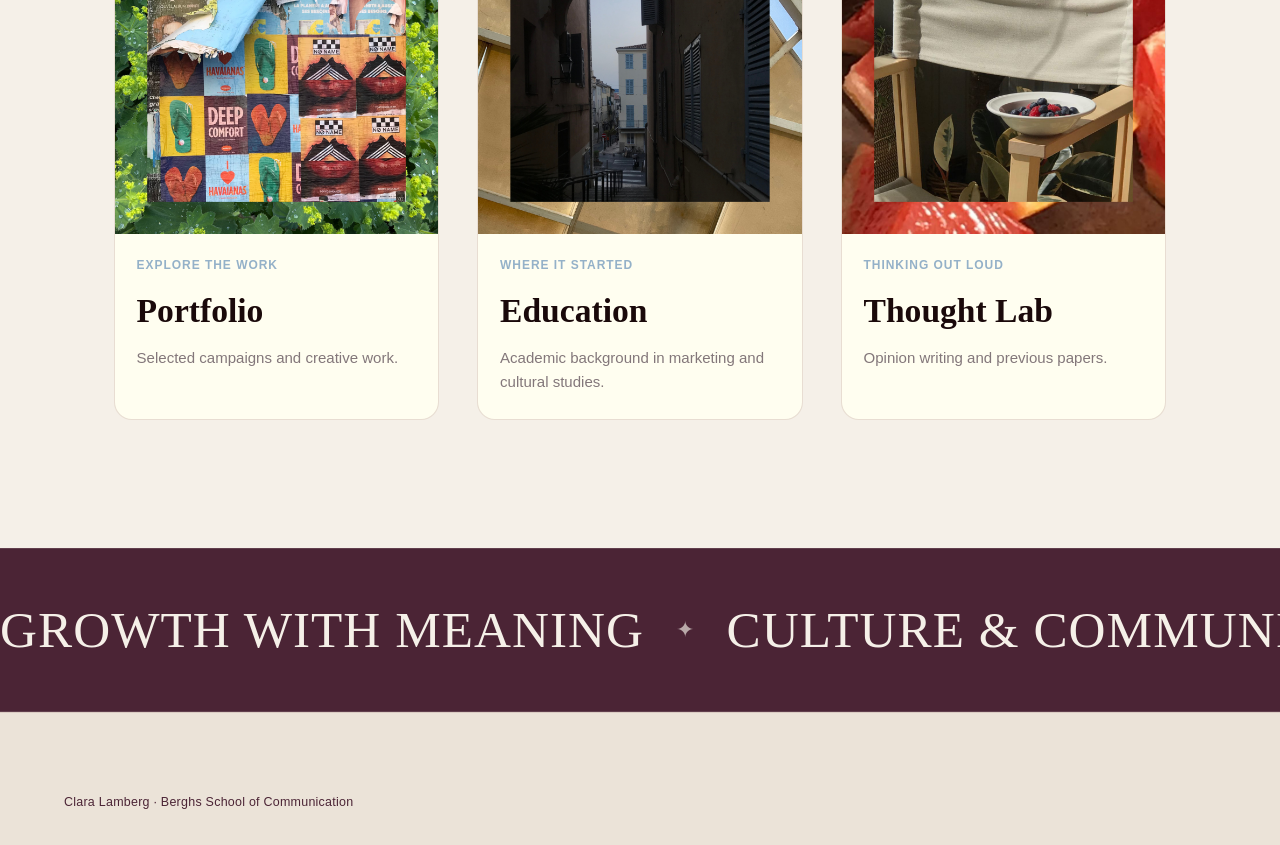
==== commit 917c8853: "new changes" ====
--- a/index.html
+++ b/index.html
@@ -10,7 +10,7 @@
 <!-- End Google Tag Manager -->
   <meta charset="utf-8">
   <link href="https://fonts.googleapis.com/css2?family=Roboto&display=swap" rel="stylesheet">
-  <title></title>
+  <title>Clara Lamberg</title>
   <link rel="stylesheet" href="styles.css"/>
 </head>
 <body>
@@ -200,7 +200,7 @@
       <span>CREATIVE STRATEGY</span>
       <span class="marquee-dot">✦</span>
 
-      <span>GROWTH WITH MEANING</span>
+      <span>GROWTH MARKETING</span>
       <span class="marquee-dot">✦</span>
 
       <span>CULTURE &amp; COMMUNICATION</span>
--- a/styles.css
+++ b/styles.css
@@ -525,4 +525,1715 @@
     transition-duration: 0.01ms !important;
   }
 }
- + 
+
+/* =========================================================
+   EDUCATION PAGE
+========================================================= */
+
+
+/* ---------- Education Introduction ---------- */
+
+.education-intro {
+  padding-bottom: clamp(4rem, 8vw, 7rem);
+}
+
+
+/* ---------- Education Journey ---------- */
+
+.education-journey {
+  max-width: 1180px;
+
+  margin: 0 auto;
+
+  padding: 0 var(--page-pad) 5rem;
+}
+
+
+/* ---------- Individual Education Block ---------- */
+
+.education-block {
+  display: grid;
+  grid-template-columns: 120px 1fr;
+
+  gap: clamp(2rem, 7vw, 8rem);
+
+  min-height: 70vh;
+
+  padding: clamp(4rem, 10vw, 8rem) 0;
+
+  border-top: 1px solid rgba(76, 5, 12, 0.15);
+
+  opacity: 0;
+  transform: translateY(60px);
+
+  transition:
+    opacity 0.9s ease,
+    transform 0.9s cubic-bezier(0.2, 0.7, 0.2, 1);
+}
+
+
+.education-block:first-child {
+  border-top: none;
+}
+
+
+/* Active scroll state */
+
+.education-block.is-visible {
+  opacity: 1;
+  transform: translateY(0);
+}
+
+
+/* ---------- Number ---------- */
+
+.education-number {
+  color: var(--dusty-blue);
+
+  font-family: var(--serif);
+  font-size: clamp(3rem, 6vw, 5.5rem);
+  font-weight: 500;
+  line-height: 1;
+}
+
+
+/* ---------- Content ---------- */
+
+.education-content {
+  max-width: 700px;
+}
+
+
+.education-kicker {
+  margin: 0 0 1.5rem;
+
+  color: var(--wine-deep);
+
+  font-size: 0.75rem;
+  font-weight: 600;
+  letter-spacing: 0.12em;
+  text-transform: uppercase;
+}
+
+
+.education-content h2 {
+  margin: 0;
+
+  color: var(--wine-deep);
+
+  font-family: var(--serif);
+  font-size: clamp(3rem, 7vw, 6.8rem);
+  font-weight: 500;
+  line-height: 0.92;
+  letter-spacing: -0.025em;
+}
+
+
+.education-description {
+  max-width: 55ch;
+
+  margin: 2.5rem 0 0;
+
+  color: var(--muted);
+
+  font-size: 1.05rem;
+  line-height: 1.8;
+}
+
+
+/* ---------- Education Link ---------- */
+
+.education-link {
+  display: inline-flex;
+  align-items: center;
+  gap: 0.8rem;
+
+  margin-top: 2.5rem;
+
+  color: var(--wine-deep);
+
+  font-size: 0.85rem;
+  font-weight: 500;
+  letter-spacing: 0.02em;
+
+  text-decoration: none;
+
+  border-bottom: 1px solid var(--wine-deep);
+
+  padding-bottom: 0.45rem;
+
+  transition:
+    gap 0.3s ease,
+    opacity 0.3s ease;
+}
+
+.education-link span {
+  font-size: 1.1rem;
+
+  transition: transform 0.3s ease;
+}
+
+.education-link:hover {
+  gap: 1.1rem;
+  opacity: 0.7;
+}
+
+.education-link:hover span {
+  transform: translate(3px, -3px);
+}
+
+
+/* ---------- Closing Statement ---------- */
+
+.education-closing {
+  padding: 5rem var(--page-pad) 8rem;
+
+  text-align: center;
+
+  opacity: 0;
+  transform: translateY(40px);
+
+  transition:
+    opacity 0.9s ease,
+    transform 0.9s ease;
+}
+
+
+.education-closing.is-visible {
+  opacity: 1;
+  transform: translateY(0);
+}
+
+
+.education-closing p {
+  margin: 0 auto;
+
+  color: var(--wine-deep);
+
+  font-family: var(--serif);
+  font-size: clamp(1.8rem, 4vw, 3.5rem);
+  font-style: italic;
+  line-height: 1.2;
+}
+
+
+/* ---------- Mobile ---------- */
+
+@media (max-width: 700px) {
+
+  .education-block {
+    grid-template-columns: 1fr;
+
+    gap: 1.5rem;
+
+    min-height: auto;
+
+    padding: 4.5rem 0;
+  }
+
+
+  .education-number {
+    font-size: 3rem;
+  }
+
+
+  .education-content h2 {
+    font-size: clamp(2.8rem, 13vw, 4.5rem);
+  }
+
+
+  .education-description {
+    font-size: 0.98rem;
+  }
+
+}
+
+/* ==================================================
+   MAKE IT FAIR — CONTENT PLAN
+================================================== */
+
+
+/* =========================
+   INTRO
+========================= */
+
+.content-project-intro {
+    padding: 9rem var(--page-pad) 7rem;
+    max-width: 1100px;
+}
+
+.content-project-intro h1 {
+    margin: 1rem 0 2rem;
+
+    font-family: var(--serif);
+    font-size: clamp(4.5rem, 10vw, 9rem);
+    font-weight: 400;
+    line-height: 0.9;
+
+    color: var(--wine-deep);
+}
+
+.content-project-description {
+    max-width: 620px;
+
+    font-family: var(--sans);
+    font-size: 1.1rem;
+    line-height: 1.7;
+
+    color: var(--muted);
+}
+
+
+/* =========================
+   CONTENT SECTIONS
+========================= */
+
+.content-section {
+    padding: 7rem var(--page-pad);
+}
+
+.content-section-last {
+    padding-bottom: 9rem;
+}
+
+
+/* =========================
+   SECTION HEADING
+========================= */
+
+.content-section-heading {
+    display: flex;
+    align-items: baseline;
+    gap: 2rem;
+
+    margin-bottom: 3rem;
+}
+
+.content-section-heading .eyebrow {
+    margin: 0;
+}
+
+.content-section-heading h2 {
+    margin: 0;
+
+    font-family: var(--serif);
+    font-size: clamp(2.5rem, 5vw, 5rem);
+    font-weight: 400;
+    line-height: 1;
+
+    color: var(--wine-deep);
+}
+
+
+/* =========================
+   IMAGE
+========================= */
+
+.content-image {
+    width: 100%;
+    max-width: 1400px;
+    margin: 0 auto;
+}
+
+.content-image img {
+    display: block;
+
+    width: 100%;
+    height: auto;
+
+    object-fit: contain;
+}
+
+
+/* =========================
+   SUMMARY
+========================= */
+
+.content-project-summary {
+    display: grid;
+    grid-template-columns: 1fr 1fr;
+    gap: 6rem;
+
+    padding: 8rem var(--page-pad);
+
+    background: var(--paper);
+}
+
+.content-project-summary h2 {
+    margin: 1rem 0 0;
+
+    font-family: var(--serif);
+    font-size: clamp(3rem, 6vw, 6rem);
+    font-weight: 400;
+    line-height: 0.95;
+
+    color: var(--wine-deep);
+}
+
+.summary-text {
+    max-width: 600px;
+}
+
+.summary-text p {
+    margin: 0 0 1.5rem;
+
+    font-family: var(--sans);
+    font-size: 1rem;
+    line-height: 1.8;
+
+    color: var(--text-dark);
+}
+
+
+/* =========================
+   BACK TO PORTFOLIO
+========================= */
+
+.project-back {
+    padding: 5rem var(--page-pad);
+    text-align: center;
+}
+
+.project-back .project-button {
+    display: inline-flex;
+    align-items: center;
+    gap: 0.8rem;
+
+    color: var(--wine-deep);
+    text-decoration: none;
+
+    font-family: var(--sans);
+    font-size: 0.85rem;
+    font-weight: 500;
+
+    border-bottom: 1px solid var(--wine-deep);
+
+    padding-bottom: 0.5rem;
+
+    transition:
+        gap 0.3s ease,
+        opacity 0.3s ease;
+}
+
+.project-back .project-button:hover {
+    gap: 1.2rem;
+    opacity: 0.7;
+}
+
+
+/* =========================
+   MOBILE
+========================= */
+
+@media (max-width: 800px) {
+
+    .content-project-intro {
+        padding-top: 7rem;
+        padding-bottom: 5rem;
+    }
+
+    .content-section {
+        padding-top: 5rem;
+        padding-bottom: 5rem;
+    }
+
+    .content-section-heading {
+        display: block;
+        margin-bottom: 2rem;
+    }
+
+    .content-section-heading h2 {
+        margin-top: 0.8rem;
+    }
+
+    .content-project-summary {
+        grid-template-columns: 1fr;
+        gap: 3rem;
+
+        padding-top: 5rem;
+        padding-bottom: 5rem;
+    }
+
+}
+
+/* =========================================================
+   PORTFOLIO PAGE
+========================================================= */
+
+/* =========================
+   VARIABLES
+========================= */
+
+:root {
+    --wine-deep: #4b2435;
+    --ivory: #f5f0e8;
+    --paper: #ebe3d8;
+
+    --text-dark: #30252a;
+    --muted: #83777a;
+
+    --serif: "Playfair Display", Georgia, serif;
+    --sans: "DM Sans", Arial, sans-serif;
+
+    --page-pad: clamp(1.5rem, 5vw, 5rem);
+}
+
+
+/* =========================
+   RESET
+========================= */
+
+* {
+    margin: 0;
+    padding: 0;
+    box-sizing: border-box;
+}
+
+
+html {
+    scroll-behavior: smooth;
+}
+
+
+body {
+    background: var(--ivory);
+    color: var(--text-dark);
+
+    font-family: var(--sans);
+
+    line-height: 1.6;
+}
+
+
+img {
+    width: 100%;
+    display: block;
+}
+
+
+a {
+    color: inherit;
+}
+
+
+/* =========================
+   HEADER
+========================= */
+
+.site-header {
+
+    display: flex;
+
+    justify-content: space-between;
+    align-items: center;
+
+    padding: 1.5rem var(--page-pad);
+
+    border-bottom: 1px solid
+        rgba(75, 36, 53, 0.15);
+}
+
+
+.logo {
+
+    font-family: var(--serif);
+
+    font-size: 2rem;
+
+    text-decoration: none;
+
+    color: var(--wine-deep);
+}
+
+
+.navigation {
+
+    display: flex;
+
+    gap: 2rem;
+}
+
+
+.navigation a {
+
+    position: relative;
+
+    font-size: 0.8rem;
+
+    text-decoration: none;
+
+    transition: opacity 0.3s ease;
+}
+
+
+.navigation a:hover {
+
+    opacity: 0.6;
+}
+
+
+.navigation a.active {
+
+    color: var(--wine-deep);
+}
+
+
+.navigation a.active::after {
+
+    content: "";
+
+    position: absolute;
+
+    left: 0;
+    bottom: -0.4rem;
+
+    width: 100%;
+    height: 1px;
+
+    background: var(--wine-deep);
+}
+
+
+.contact-link {
+
+    font-size: 0.8rem;
+
+    text-decoration: none;
+
+    border-bottom: 1px solid var(--wine-deep);
+
+    padding-bottom: 0.3rem;
+}
+
+
+/* =========================
+   INTRO
+========================= */
+
+.portfolio-intro {
+
+    max-width: 1200px;
+
+    margin: auto;
+
+    padding:
+        8rem
+        var(--page-pad)
+        6rem;
+}
+
+
+.eyebrow {
+
+    margin-bottom: 1.5rem;
+
+    font-size: 0.7rem;
+
+    text-transform: uppercase;
+
+    letter-spacing: 0.16em;
+
+    color: var(--muted);
+}
+
+
+.portfolio-intro h1 {
+
+    font-family: var(--serif);
+
+    font-size: clamp(
+        3.5rem,
+        8vw,
+        8rem
+    );
+
+    font-weight: 400;
+
+    line-height: 0.95;
+
+    letter-spacing: -0.04em;
+
+    color: var(--wine-deep);
+}
+
+
+.portfolio-intro h1 em {
+
+    font-weight: 400;
+}
+
+
+.intro-text {
+
+    max-width: 480px;
+
+    margin-top: 3rem;
+
+    color: var(--muted);
+}
+
+
+/* =========================
+   PROJECTS
+========================= */
+
+.projects-section {
+
+    padding:
+        0
+        var(--page-pad)
+        8rem;
+}
+
+
+.project-list {
+
+    max-width: 1200px;
+
+    margin: auto;
+}
+
+
+.project-card {
+
+    display: grid;
+
+    grid-template-columns:
+        60px
+        minmax(280px, 1.2fr)
+        1fr;
+
+    gap: 3rem;
+
+    align-items: center;
+
+    padding: 5rem 0;
+
+    border-top: 1px solid
+        rgba(75, 36, 53, 0.2);
+}
+
+
+.project-card:last-child {
+
+    border-bottom: 1px solid
+        rgba(75, 36, 53, 0.2);
+}
+
+
+.project-number {
+
+    align-self: start;
+
+    font-family: var(--serif);
+
+    font-size: 1.1rem;
+
+    color: var(--wine-deep);
+}
+
+
+.project-image-wrapper {
+
+    overflow: hidden;
+
+    aspect-ratio: 4 / 3;
+
+    background: var(--paper);
+}
+
+
+.project-image-wrapper img {
+
+    width: 100%;
+    height: 100%;
+
+    object-fit: cover;
+
+    transition:
+        transform 0.8s ease;
+}
+
+
+.project-card:hover
+.project-image-wrapper img {
+
+    transform: scale(1.04);
+}
+
+
+.project-category {
+
+    margin-bottom: 1rem;
+
+    font-size: 0.7rem;
+
+    text-transform: uppercase;
+
+    letter-spacing: 0.12em;
+
+    color: var(--muted);
+}
+
+
+.project-content h2 {
+
+    font-family: var(--serif);
+
+    font-size: clamp(
+        2.5rem,
+        4vw,
+        4.5rem
+    );
+
+    font-weight: 400;
+
+    line-height: 1;
+
+    color: var(--wine-deep);
+}
+
+
+.project-content > p:not(.project-category) {
+
+    max-width: 360px;
+
+    margin-top: 1.5rem;
+
+    font-size: 0.95rem;
+
+    color: var(--muted);
+}
+
+
+/* =========================
+   PROJECT BUTTON
+========================= */
+
+.project-button {
+
+    display: inline-flex;
+
+    align-items: center;
+
+    gap: 0.7rem;
+
+    margin-top: 2.5rem;
+
+    padding-bottom: 0.5rem;
+
+    border-bottom: 1px solid
+        var(--wine-deep);
+
+    color: var(--wine-deep);
+
+    font-size: 0.8rem;
+
+    text-decoration: none;
+
+    transition:
+        gap 0.3s ease,
+        opacity 0.3s ease;
+}
+
+
+.project-button span {
+
+    font-size: 1.1rem;
+
+    transition:
+        transform 0.3s ease;
+}
+
+
+.project-button:hover {
+
+    gap: 1.1rem;
+
+    opacity: 0.7;
+}
+
+
+.project-button:hover span {
+
+    transform:
+        translate(3px, -3px);
+}
+
+
+/* =========================
+   PROJECT DETAILS
+========================= */
+
+.project-details {
+
+    background: var(--paper);
+}
+
+
+.project-detail {
+
+    display: grid;
+
+    grid-template-columns:
+        100px 1fr;
+
+    gap: 4rem;
+
+    max-width: 1200px;
+
+    margin: auto;
+
+    padding:
+        8rem
+        var(--page-pad);
+
+    border-top: 1px solid
+        rgba(75, 36, 53, 0.15);
+}
+
+
+.detail-number {
+
+    font-family: var(--serif);
+
+    font-size: 1rem;
+
+    color: var(--wine-deep);
+}
+
+
+.detail-content {
+
+    max-width: 900px;
+}
+
+
+.detail-content h2 {
+
+    margin-bottom: 3rem;
+
+    font-family: var(--serif);
+
+    font-size: clamp(
+        3rem,
+        7vw,
+        7rem
+    );
+
+    font-weight: 400;
+
+    line-height: 1;
+
+    color: var(--wine-deep);
+}
+
+
+.detail-content > img {
+
+    width: 100%;
+
+    max-height: 650px;
+
+    object-fit: cover;
+}
+
+
+.detail-description {
+
+    display: grid;
+
+    grid-template-columns:
+        1fr 1fr;
+
+    gap: 3rem;
+
+    max-width: 800px;
+
+    margin-top: 4rem;
+}
+
+
+.detail-description p {
+
+    color: var(--muted);
+
+    font-size: 0.95rem;
+}
+
+
+.back-link {
+
+    display: inline-block;
+
+    margin-top: 4rem;
+
+    padding-bottom: 0.5rem;
+
+    border-bottom: 1px solid
+        var(--wine-deep);
+
+    color: var(--wine-deep);
+
+    font-size: 0.8rem;
+
+    text-decoration: none;
+}
+
+
+/* =========================
+   MARQUEE
+========================= */
+
+.marquee-section {
+
+    width: 100%;
+
+    overflow: hidden;
+
+    padding: 2.5rem 0;
+
+    background: var(--wine-deep);
+
+    color: var(--ivory);
+
+    border-top: 1px solid
+        rgba(255, 255, 243, 0.12);
+
+    border-bottom: 1px solid
+        rgba(255, 255, 243, 0.12);
+}
+
+
+.marquee {
+
+    width: 100%;
+
+    overflow: hidden;
+}
+
+
+.marquee-track {
+
+    display: flex;
+
+    align-items: center;
+
+    gap: 2rem;
+
+    width: max-content;
+
+    white-space: nowrap;
+
+    animation:
+        marquee-scroll
+        28s
+        linear
+        infinite;
+}
+
+
+.marquee-track span {
+
+    font-family: var(--serif);
+
+    font-size: clamp(
+        2rem,
+        4vw,
+        4rem
+    );
+
+    font-weight: 400;
+}
+
+
+.marquee-dot {
+
+    font-family: var(--sans) !important;
+
+    font-size: 1.4rem !important;
+
+    opacity: 0.65;
+}
+
+
+@keyframes marquee-scroll {
+
+    from {
+        transform: translateX(0);
+    }
+
+    to {
+        transform: translateX(-50%);
+    }
+
+}
+
+
+.marquee-section:hover
+.marquee-track {
+
+    animation-play-state: paused;
+}
+
+
+/* =========================
+   FOOTER
+========================= */
+
+.site-footer {
+
+    padding:
+        5rem
+        var(--page-pad)
+        2rem;
+
+    background: var(--paper);
+
+    color: var(--wine-deep);
+}
+
+
+.footer-top {
+
+    display: flex;
+
+    justify-content: space-between;
+
+    align-items: center;
+
+    padding-bottom: 5rem;
+
+    border-bottom: 1px solid
+        rgba(75, 36, 53, 0.2);
+}
+
+
+.footer-top p {
+
+    font-family: var(--serif);
+
+    font-size: clamp(
+        1.8rem,
+        4vw,
+        4rem
+    );
+}
+
+
+.footer-top a {
+
+    font-size: 0.9rem;
+
+    text-decoration: none;
+
+    border-bottom: 1px solid
+        var(--wine-deep);
+
+    padding-bottom: 0.4rem;
+}
+
+
+.footer-bottom {
+
+    display: flex;
+
+    justify-content: space-between;
+
+    padding-top: 1.5rem;
+
+    font-size: 0.7rem;
+
+    color: var(--muted);
+}
+
+
+/* =========================
+   MOBILE
+========================= */
+
+@media (max-width: 800px) {
+
+
+    .navigation {
+
+        gap: 1rem;
+    }
+
+
+    .contact-link {
+
+        display: none;
+    }
+
+
+    .portfolio-intro {
+
+        padding-top: 5rem;
+
+        padding-bottom: 4rem;
+    }
+
+
+    .project-card {
+
+        display: block;
+
+        padding: 4rem 0;
+    }
+
+
+    .project-number {
+
+        margin-bottom: 1.5rem;
+    }
+
+
+    .project-content {
+
+        margin-top: 2rem;
+    }
+
+
+    .project-content h2 {
+
+        font-size: 3rem;
+    }
+
+
+    .project-detail {
+
+        display: block;
+
+        padding-top: 5rem;
+
+        padding-bottom: 5rem;
+    }
+
+
+    .detail-number {
+
+        margin-bottom: 2rem;
+    }
+
+
+    .detail-description {
+
+        grid-template-columns: 1fr;
+
+        gap: 1.5rem;
+    }
+
+
+    .footer-top {
+
+        display: block;
+    }
+
+
+    .footer-top a {
+
+        display: inline-block;
+
+        margin-top: 2rem;
+    }
+
+
+    .footer-bottom {
+
+        display: block;
+    }
+
+
+    .footer-bottom p + p {
+
+        margin-top: 0.5rem;
+    }
+
+}
+
+/* =========================================================
+   SCRAPER PROJECT
+========================================================= */
+
+
+/* =========================
+   SCRAPER INTRO
+========================= */
+
+.scraper-intro {
+    max-width: 1200px;
+    margin: auto;
+    padding: 9rem var(--page-pad) 7rem;
+}
+
+.scraper-intro h1 {
+    max-width: 900px;
+
+    font-family: var(--serif);
+    font-size: clamp(4rem, 9vw, 9rem);
+    font-weight: 400;
+    line-height: 0.9;
+    letter-spacing: -0.045em;
+
+    color: var(--wine-deep);
+}
+
+.scraper-intro-text {
+    max-width: 520px;
+    margin-top: 3rem;
+
+    color: var(--muted);
+    font-size: 1rem;
+    line-height: 1.8;
+}
+
+
+/* =========================
+   PROCESS
+========================= */
+
+.scraper-process {
+    padding: 7rem var(--page-pad);
+
+    background: var(--paper);
+}
+
+.scraper-process-header {
+    max-width: 1200px;
+    margin: 0 auto 5rem;
+}
+
+.scraper-process-header h2 {
+    font-family: var(--serif);
+    font-size: clamp(3.5rem, 7vw, 7rem);
+    font-weight: 400;
+    line-height: 0.9;
+
+    color: var(--wine-deep);
+}
+
+.process-grid {
+    display: grid;
+    grid-template-columns: repeat(4, 1fr);
+
+    max-width: 1200px;
+    margin: auto;
+
+    border-top: 1px solid rgba(75, 36, 53, 0.2);
+}
+
+.process-item {
+    min-height: 280px;
+
+    padding: 2rem;
+
+    border-right: 1px solid rgba(75, 36, 53, 0.2);
+}
+
+.process-item:first-child {
+    padding-left: 0;
+}
+
+.process-item:last-child {
+    border-right: none;
+}
+
+.process-item > span {
+    display: block;
+    margin-bottom: 4rem;
+
+    font-family: var(--serif);
+    font-size: 1.2rem;
+
+    color: var(--wine-deep);
+}
+
+.process-item h3 {
+    margin-bottom: 1rem;
+
+    font-family: var(--serif);
+    font-size: 2rem;
+    font-weight: 400;
+
+    color: var(--wine-deep);
+}
+
+.process-item p {
+    max-width: 230px;
+
+    color: var(--muted);
+    font-size: 0.9rem;
+    line-height: 1.7;
+}
+
+
+/* =========================
+   STATISTICS
+========================= */
+
+.scraper-overview {
+    display: grid;
+    grid-template-columns: repeat(3, 1fr);
+
+    max-width: 1200px;
+    margin: auto;
+
+    padding: 7rem var(--page-pad);
+
+    border-bottom: 1px solid rgba(75, 36, 53, 0.15);
+}
+
+.scraper-stat {
+    padding: 0 2rem;
+
+    border-right: 1px solid rgba(75, 36, 53, 0.15);
+}
+
+.scraper-stat:first-child {
+    padding-left: 0;
+}
+
+.scraper-stat:last-child {
+    border-right: none;
+}
+
+.scraper-stat strong {
+    display: block;
+
+    font-family: var(--serif);
+    font-size: clamp(4rem, 7vw, 7rem);
+    font-weight: 400;
+    line-height: 0.9;
+
+    color: var(--wine-deep);
+}
+
+.scraper-stat span {
+    display: block;
+    margin-top: 1.5rem;
+
+    font-size: 0.7rem;
+    letter-spacing: 0.12em;
+    text-transform: uppercase;
+
+    color: var(--muted);
+}
+
+
+/* =========================
+   SCRAPED DATA
+========================= */
+
+.scraped-data {
+    max-width: 1200px;
+    margin: auto;
+
+    padding: 8rem var(--page-pad);
+}
+
+.scraped-data-intro {
+    display: grid;
+    grid-template-columns: 1fr 1fr;
+
+    gap: 5rem;
+
+    margin-bottom: 5rem;
+}
+
+.scraped-data-intro h2 {
+    font-family: var(--serif);
+    font-size: clamp(3.5rem, 7vw, 7rem);
+    font-weight: 400;
+    line-height: 0.9;
+
+    color: var(--wine-deep);
+}
+
+.scraped-data-intro > p {
+    max-width: 430px;
+
+    align-self: end;
+
+    color: var(--muted);
+    font-size: 1rem;
+    line-height: 1.8;
+}
+
+
+/* =========================
+   PRODUCT GRID
+========================= */
+
+.product-grid {
+    display: grid;
+    grid-template-columns: repeat(3, 1fr);
+
+    border-top: 1px solid rgba(75, 36, 53, 0.2);
+    border-left: 1px solid rgba(75, 36, 53, 0.2);
+}
+
+.scraped-product {
+    min-height: 340px;
+
+    padding: 1.5rem;
+
+    display: flex;
+    flex-direction: column;
+
+    border-right: 1px solid rgba(75, 36, 53, 0.2);
+    border-bottom: 1px solid rgba(75, 36, 53, 0.2);
+
+    transition:
+        background-color 0.3s ease,
+        transform 0.3s ease;
+}
+
+.scraped-product:hover {
+    background: var(--paper);
+}
+
+.product-top {
+    display: flex;
+    justify-content: space-between;
+    align-items: center;
+
+    color: var(--muted);
+
+    font-size: 0.7rem;
+    letter-spacing: 0.1em;
+}
+
+.product-status {
+    color: var(--wine-deep);
+}
+
+.product-info {
+    margin-top: auto;
+    margin-bottom: 2rem;
+}
+
+.product-brand {
+    margin-bottom: 0.7rem;
+
+    color: var(--muted);
+
+    font-size: 0.7rem;
+    letter-spacing: 0.12em;
+    text-transform: uppercase;
+}
+
+.product-info h3 {
+    max-width: 300px;
+
+    font-family: var(--serif);
+    font-size: 2rem;
+    font-weight: 400;
+    line-height: 1.05;
+
+    color: var(--wine-deep);
+}
+
+.product-price {
+    margin-top: 1rem;
+
+    font-size: 0.85rem;
+    color: var(--wine-black);
+}
+
+.product-link {
+    display: inline-flex;
+    align-items: center;
+    gap: 0.6rem;
+
+    width: fit-content;
+
+    color: var(--wine-deep);
+
+    font-size: 0.75rem;
+    text-decoration: none;
+
+    border-bottom: 1px solid var(--wine-deep);
+    padding-bottom: 0.35rem;
+
+    transition:
+        gap 0.3s ease,
+        opacity 0.3s ease;
+}
+
+.product-link span {
+    font-size: 1rem;
+
+    transition:
+        transform 0.3s ease;
+}
+
+.product-link:hover {
+    gap: 0.9rem;
+    opacity: 0.65;
+}
+
+.product-link:hover span {
+    transform: translate(3px, -3px);
+}
+
+
+/* =========================
+   FULL DATASET
+========================= */
+
+.full-dataset {
+    padding: 8rem var(--page-pad);
+    background: var(--paper);
+    scroll-margin-top: 4rem;
+}
+
+.full-dataset-header {
+    max-width: 900px;
+    margin-bottom: 4rem;
+}
+
+.full-dataset-header h2 {
+    margin: 0 0 2rem;
+    font-family: var(--serif);
+    font-size: clamp(3rem, 7vw, 7rem);
+    font-weight: 400;
+    line-height: 0.95;
+    color: var(--wine-deep);
+}
+
+.full-dataset-header p:last-child {
+    max-width: 550px;
+    font-size: 1rem;
+    line-height: 1.7;
+    color: var(--muted);
+}
+
+.dataset-container {
+    width: 100%;
+    max-height: 650px;
+    overflow: auto;
+    padding: 2rem;
+    background: var(--ivory);
+    border: 1px solid rgba(75, 36, 53, 0.15);
+}
+
+.dataset-container pre {
+    margin: 0;
+    font-family: monospace;
+    font-size: 0.8rem;
+    line-height: 1.8;
+    white-space: pre-wrap;
+    color: var(--text-dark);
+}
+
+
+/* =========================
+   BACK
+========================= */
+
+.scraper-back {
+    max-width: 1200px;
+    margin: auto;
+
+    padding: 4rem var(--page-pad) 7rem;
+}
+
+
+/* =========================
+   MOBILE
+========================= */
+
+@media (max-width: 900px) {
+
+    .process-grid {
+        grid-template-columns: repeat(2, 1fr);
+    }
+
+    .process-item:nth-child(2) {
+        border-right: none;
+    }
+
+    .process-item:nth-child(3),
+    .process-item:nth-child(4) {
+        border-top: 1px solid rgba(75, 36, 53, 0.2);
+    }
+
+    .scraped-data-intro {
+        grid-template-columns: 1fr;
+        gap: 2rem;
+    }
+
+    .product-grid {
+        grid-template-columns: repeat(2, 1fr);
+    }
+
+}
+
+
+@media (max-width: 600px) {
+
+    .scraper-intro {
+        padding-top: 7rem;
+    }
+
+    .scraper-intro h1 {
+        font-size: clamp(3.5rem, 17vw, 5rem);
+    }
+
+    .process-grid {
+        grid-template-columns: 1fr;
+    }
+
+    .process-item,
+    .process-item:nth-child(2),
+    .process-item:nth-child(3) {
+        border-right: none;
+        border-bottom: 1px solid rgba(75, 36, 53, 0.2);
+    }
+
+    .process-item:last-child {
+        border-bottom: none;
+    }
+
+    .process-item:first-child {
+        padding-left: 0;
+    }
+
+    .scraper-overview {
+        grid-template-columns: 1fr;
+
+        gap: 3rem;
+    }
+
+    .scraper-stat,
+    .scraper-stat:first-child {
+        padding: 0 0 3rem;
+
+        border-right: none;
+        border-bottom: 1px solid rgba(75, 36, 53, 0.15);
+    }
+
+    .scraper-stat:last-child {
+        padding-bottom: 0;
+        border-bottom: none;
+    }
+
+    .product-grid {
+        grid-template-columns: 1fr;
+    }
+
+    .scraped-product {
+        min-height: 300px;
+    }
+
+    .full-result {
+        display: block;
+    }
+
+    .full-result .project-button {
+        margin-top: 2rem;
+    }
+
+}
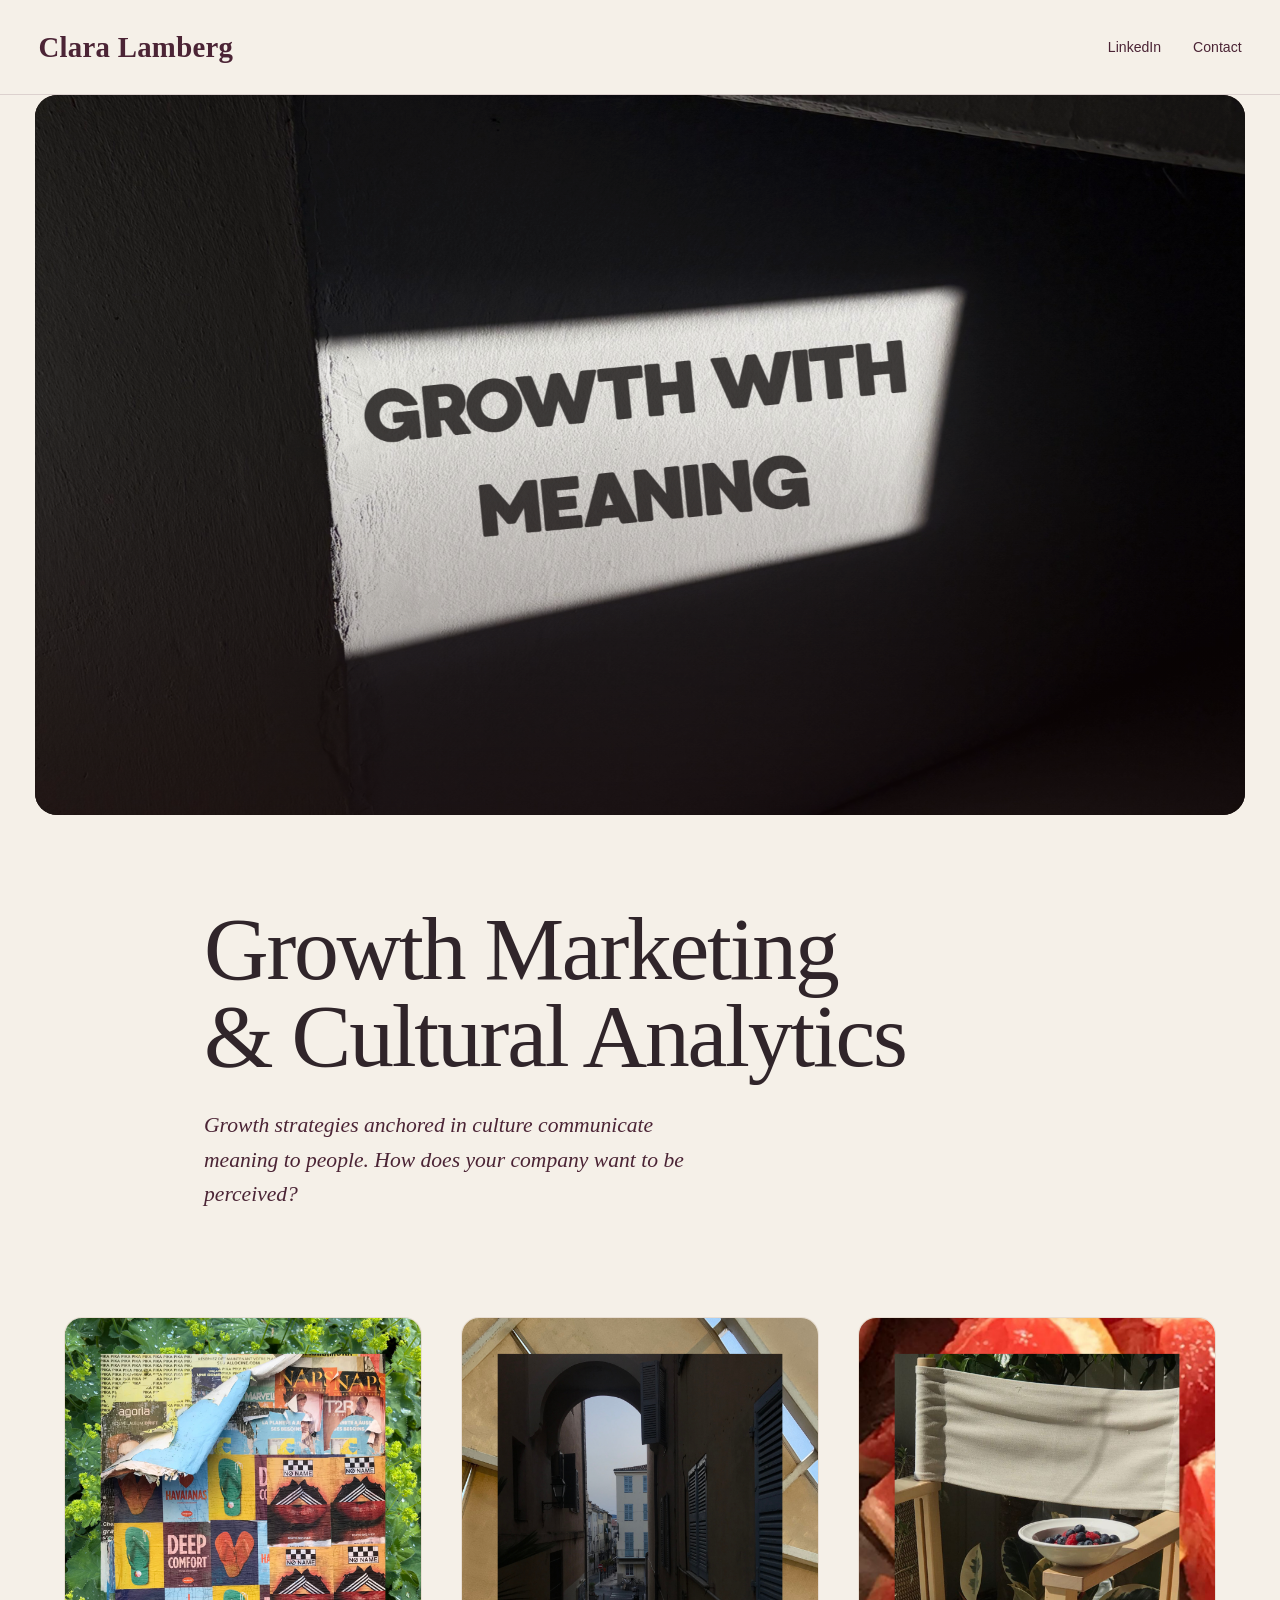
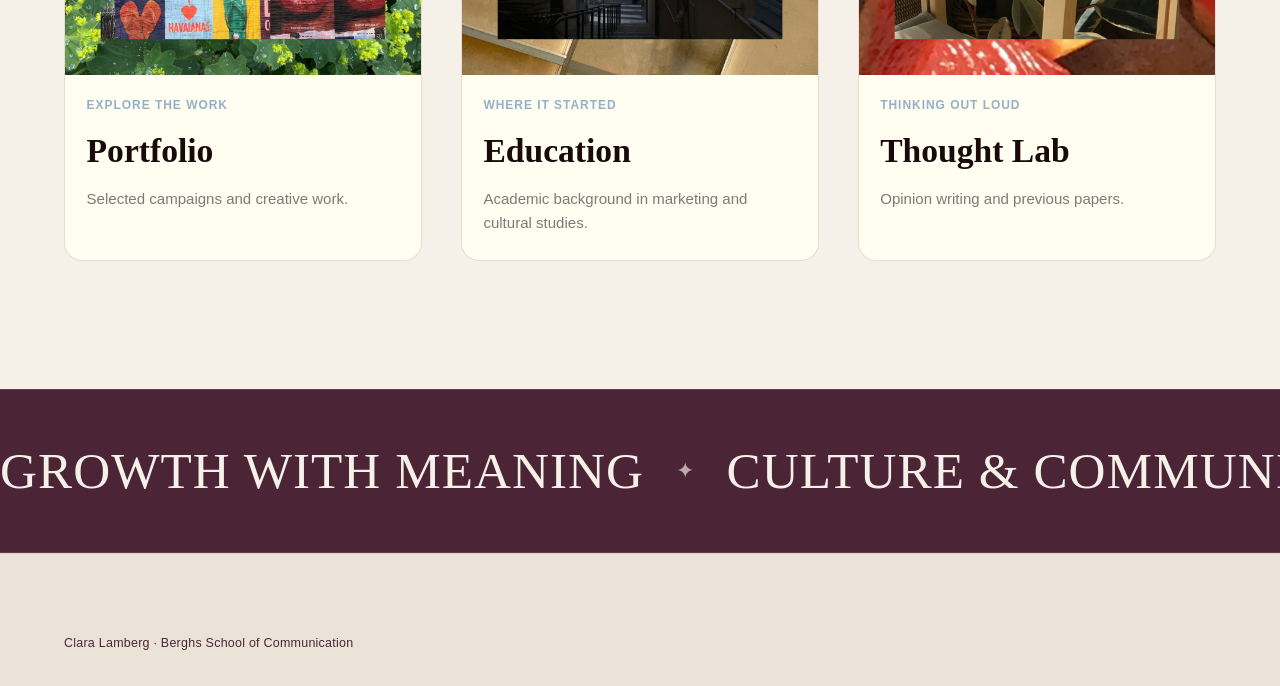
==== commit a208255c: "picture" ====
--- a/index.html
+++ b/index.html
@@ -9,6 +9,7 @@
 })(window,document,'script','dataLayer','GTM-N8HHXP2M');</script>
 <!-- End Google Tag Manager -->
   <meta charset="utf-8">
+  <meta name="viewport" content="width=device-width, initial-scale=1">
   <link href="https://fonts.googleapis.com/css2?family=Roboto&display=swap" rel="stylesheet">
   <title>Clara Lamberg</title>
   <link rel="stylesheet" href="styles.css"/>
--- a/styles.css
+++ b/styles.css
@@ -2236,4 +2236,213 @@
         margin-top: 2rem;
     }
 
-}+}
+
+/* =========================================
+   HOMEPAGE — AROMA ROAST INSPIRED
+========================================= */
+
+/* Header */
+.site-header {
+  position: relative;
+  inset: auto;
+  z-index: 20;
+
+  display: flex;
+  align-items: center;
+  justify-content: space-between;
+  gap: 1rem;
+
+  padding: 1.5rem clamp(1rem, 3vw, 2.75rem);
+
+  color: #4b2435;
+  background: var(--ivory);
+
+  box-shadow: none;
+  backdrop-filter: none;
+}
+
+.site-header.is-solid {
+  color: #4b2435;
+  background: var(--ivory);
+  box-shadow: none;
+  backdrop-filter: none;
+}
+
+.site-header .name {
+  font-size: clamp(1.3rem, 2.5vw, 1.8rem);
+  white-space: nowrap;
+}
+
+.site-header .site-nav {
+  display: flex;
+  align-items: center;
+  gap: clamp(1rem, 2.5vw, 2rem);
+}
+
+/* Hero image */
+.hero-image-wrap {
+  position: relative;
+
+  width: auto;
+  height: clamp(460px, 68vw, 720px);
+  min-height: 0;
+
+  margin: 0 clamp(1rem, 2.75vw, 2.75rem);
+
+  overflow: hidden;
+  border-radius: 22px;
+  background: #1a090a;
+}
+
+.hero-image {
+  display: block;
+  width: 100%;
+  height: 100%;
+
+  object-fit: cover;
+  object-position: center;
+
+  animation: hero-enter 1s ease both;
+}
+
+/* Dark overlay */
+.hero-image-overlay {
+  position: absolute;
+  inset: 0;
+  pointer-events: none;
+
+  background: linear-gradient(
+    180deg,
+    rgba(26, 9, 10, 0.05) 20%,
+    rgba(26, 9, 10, 0.08) 45%,
+    rgba(26, 9, 10, 0.48) 100%
+  );
+}
+
+/* Intro below the image */
+.home-intro {
+  max-width: 1000px;
+  margin: 0 auto;
+  padding: clamp(3.5rem, 7vw, 6rem)
+    clamp(1rem, 5vw, 4rem);
+}
+
+.home-intro h1 {
+  font-size: clamp(2.8rem, 7vw, 6rem);
+  line-height: 0.98;
+  overflow-wrap: break-word;
+}
+
+.home-intro p {
+  max-width: 48ch;
+  font-size: clamp(1.05rem, 2vw, 1.35rem);
+  line-height: 1.6;
+}
+
+/* Portfolio cards */
+.cards {
+  width: 100%;
+  max-width: 1300px;
+  margin: 0 auto;
+}
+
+/* Scrolling text */
+.marquee-section {
+  width: 100%;
+  overflow: hidden;
+}
+
+/* =========================================
+   TABLET
+========================================= */
+
+@media (max-width: 800px) {
+  .hero-image-wrap {
+    height: 68svh;
+    min-height: 390px;
+    max-height: 650px;
+
+    margin-inline: 1rem;
+    border-radius: 18px;
+  }
+
+  .cards {
+    grid-template-columns: 1fr;
+    max-width: 560px;
+  }
+}
+
+/* =========================================
+   MOBILE
+========================================= */
+
+@media (max-width: 480px) {
+  .site-header {
+    padding: 1.15rem 1rem;
+    gap: 0.75rem;
+  }
+
+  .site-header .name {
+    font-size: 1.2rem;
+  }
+
+  .site-header .site-nav {
+    gap: 0.85rem;
+  }
+
+  .site-header .site-nav a {
+    font-size: 0.78rem;
+  }
+
+  .hero-image-wrap {
+    height: 64svh;
+    min-height: 360px;
+    max-height: 560px;
+
+    margin-inline: 0.75rem;
+    border-radius: 15px;
+  }
+
+  .hero-image {
+    object-position: center;
+  }
+
+  .home-intro {
+    padding: 3.5rem 1.25rem;
+  }
+
+  .home-intro h1 {
+    font-size: clamp(2.5rem, 11vw, 3.5rem);
+    line-height: 1;
+  }
+
+  .home-intro p {
+    margin-top: 1.25rem;
+    font-size: 1.05rem;
+  }
+
+  .marquee-section {
+    padding: 1.5rem 0;
+  }
+
+  .marquee-track {
+    gap: 1.25rem;
+  }
+
+  .marquee-track span {
+    font-size: 2rem;
+  }
+
+  .site-footer {
+    padding: 2rem 1.25rem;
+    line-height: 1.6;
+  }
+}
+
+/* Respect reduced-motion preferences */
+@media (prefers-reduced-motion: reduce) {
+  .hero-image {
+    animation: none;
+  }
+}
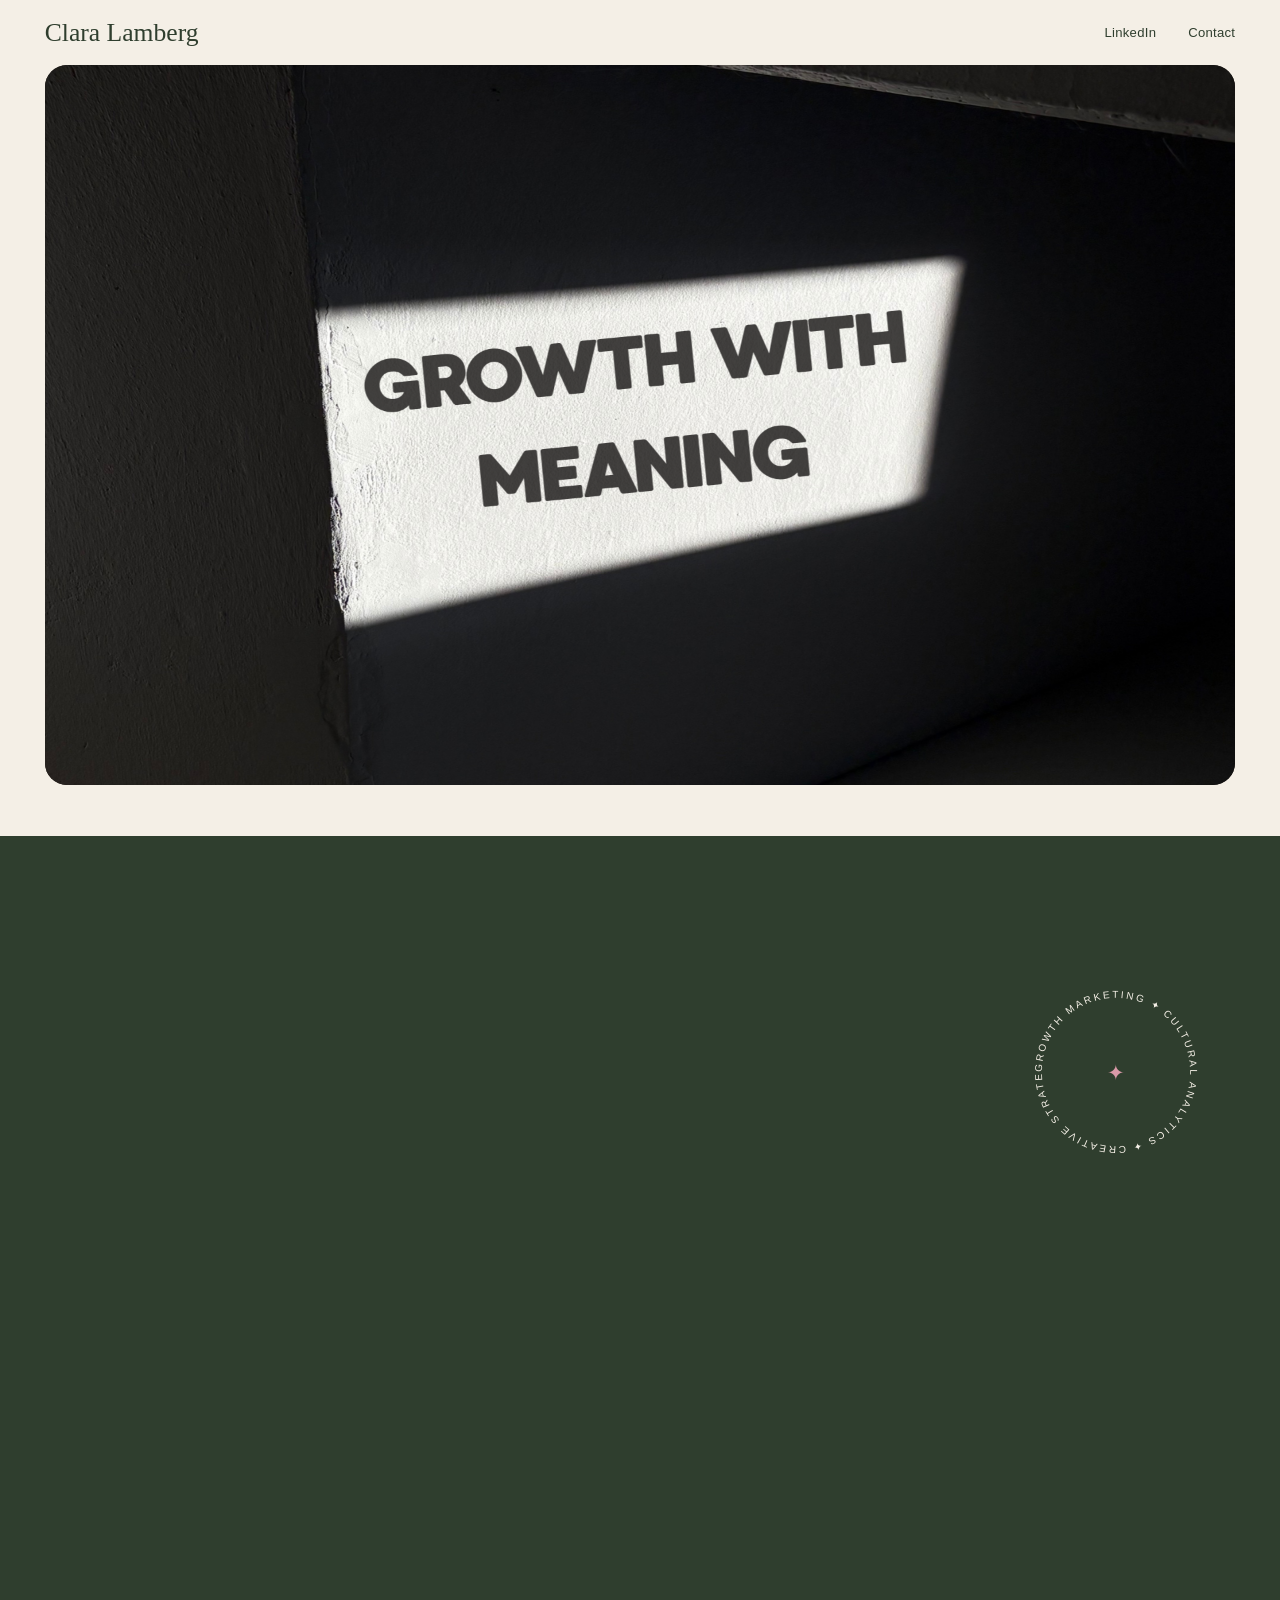
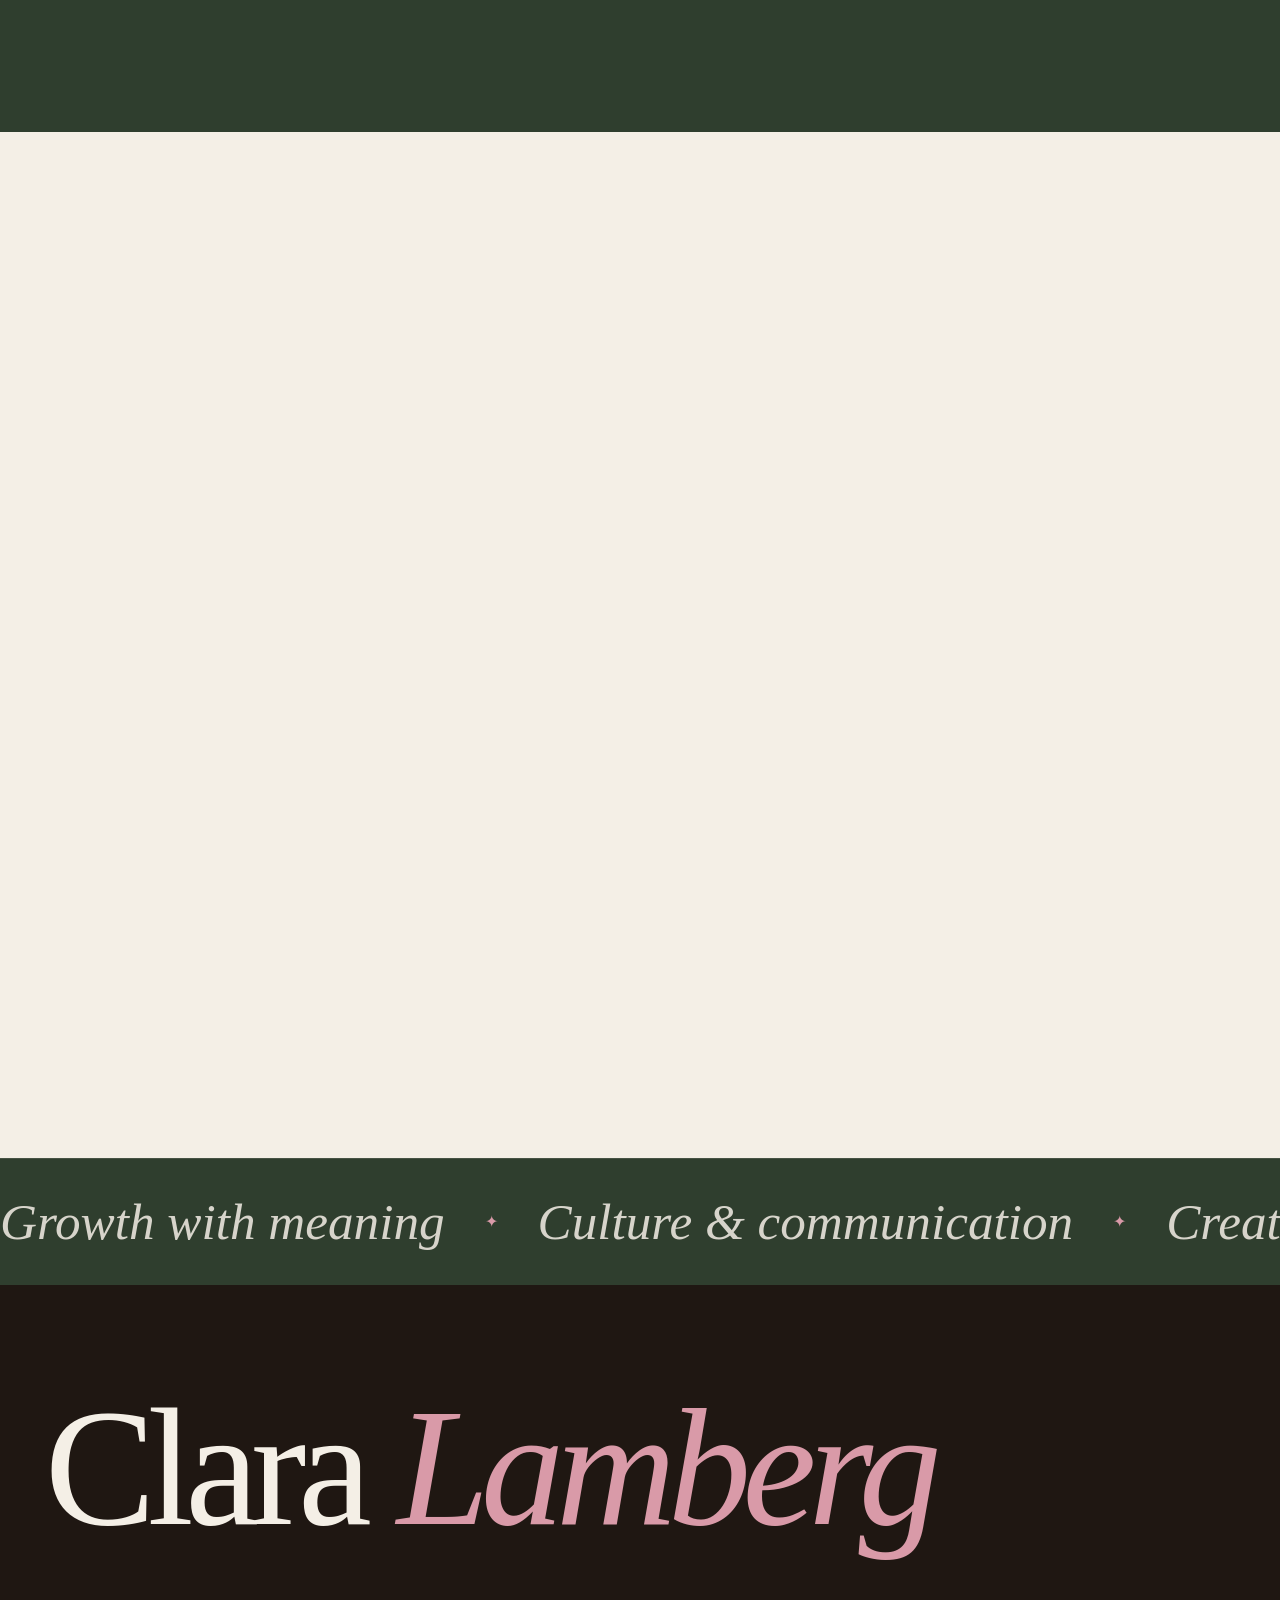
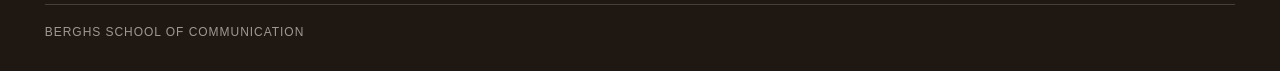
==== commit 64ea5e52: "new style" ====
--- a/index.html
+++ b/index.html
@@ -21,225 +21,80 @@
 <!-- End Google Tag Manager (noscript) -->
       <!-- Header -->
 
-  <header class="site-header" id="siteHeader">
-
-    <a class="name" href="index.html">
-      Clara Lamberg
-    </a>
-
+   <header class="site-header" id="siteHeader">
+    <a class="name" href="index.html">Clara Lamberg</a>
     <nav class="site-nav" aria-label="Main navigation">
-
-      <a href="https://www.linkedin.com/in/clara-lamberg-18b7282b8"
-        target="_blank"
-        rel="noopener noreferrer">
-        LinkedIn
-      </a>
-
-      <a href="mailto:clara.lamberg@hotmail.se">
-        Contact
-      </a>
-
+      <a href="https://www.linkedin.com/in/clara-lamberg-18b7282b8" target="_blank" rel="noopener noreferrer">LinkedIn</a>
+      <a href="mailto:clara.lamberg@hotmail.se">Contact</a>
     </nav>
-
   </header>
-
-
-  <!-- Main Content -->
-
+ 
   <main>
-
-    <!-- Hero Image -->
-
-    <div class="hero-image-wrap">
-
-      <img
-        class="hero-image"
-        src="hero.png"
-        alt="Abstract image representing growth with meaning">
-
-      <div class="hero-image-overlay"></div>
-
+    <section class="hero">
+      <img src="hero.png" alt="Growth with meaning">
+    </section>
+ 
+    <section class="intro">
+      <div class="intro-inner">
+        <p class="label reveal">Hello, I'm Clara</p>
+        <h1 class="reveal">Growth Marketing <em>&amp; Cultural Analytics</em></h1>
+        <p class="lead reveal">Growth strategies anchored in culture communicate meaning to people. How does your company want to be perceived?</p>
+        <svg class="badge" viewBox="0 0 200 200" aria-hidden="true">
+          <defs><path id="circ" d="M100,100 m-78,0 a78,78 0 1,1 156,0 a78,78 0 1,1 -156,0"/></defs>
+          <text><textPath href="#circ">Growth Marketing ✦ Cultural Analytics ✦ Creative Strategy ✦</textPath></text>
+          <text class="star" x="100" y="108" text-anchor="middle">✦</text>
+        </svg>
+      </div>
+    </section>
+ 
+    <section class="work" aria-label="Explore Clara's work">
+      <div class="work-head reveal">
+        <h2>Come on <em>in.</em></h2>
+        <p>Three ways in: what I've made, where I learned it, and what I think about it.</p>
+      </div>
+ 
+      <div class="cards">
+        <a class="card reveal" href="portfolio.html">
+          <div class="card-img"><img src="hemsidabild1.png" alt="Selected portfolio work" loading="lazy"></div>
+          <span class="card-eyebrow">01 · Explore the work</span>
+          <div class="card-title"><h3>Portfolio</h3><span class="arrow">→</span></div>
+          <p>Selected campaigns and creative work.</p>
+        </a>
+ 
+        <a class="card reveal" href="education.html">
+          <div class="card-img"><img src="hemsidabild2.png" alt="Academic background" loading="lazy"></div>
+          <span class="card-eyebrow">02 · Where it started</span>
+          <div class="card-title"><h3>Education</h3><span class="arrow">→</span></div>
+          <p>Academic background in marketing and cultural studies.</p>
+        </a>
+ 
+        <a class="card reveal" href="thoughtlab.html">
+          <div class="card-img"><img src="hemsidabild3.png" alt="Thought Lab and previous work" loading="lazy"></div>
+          <span class="card-eyebrow">03 · Thinking out loud</span>
+          <div class="card-title"><h3>Thought Lab</h3><span class="arrow">→</span></div>
+          <p>Opinion writing and previous papers.</p>
+        </a>
+      </div>
+    </section>
+  </main>
+ 
+  <section class="marquee" aria-label="Scrolling statement">
+    <div class="track">
+      <span>Growth with meaning</span><span class="dot">✦</span><span>Culture &amp; communication</span><span class="dot">✦</span><span>Creative strategy</span><span class="dot">✦</span><span>Growth marketing</span><span class="dot">✦</span>
+      <span>Growth with meaning</span><span class="dot">✦</span><span>Culture &amp; communication</span><span class="dot">✦</span><span>Creative strategy</span><span class="dot">✦</span><span>Growth marketing</span><span class="dot">✦</span>
     </div>
-
-
-    <!-- Introduction -->
-
-    <section class="home-intro">
-
-      <h1>
-        Growth Marketing <br>
-        & Cultural Analytics
-      </h1>
-
-      <p>
-        Growth strategies anchored in culture communicate meaning to people.
-        How does your company want to be perceived?
-      </p>
-
-    </section>
-
-
-    <!-- Navigation Cards -->
-
-    <section class="cards" aria-label="Explore Clara's work">
-
-
-      <!-- Portfolio -->
-
-      <a class="card" href="portfolio.html">
-
-        <div class="card-image">
-
-          <img
-            src="hemsidabild1.png"
-            alt="Selected portfolio work"
-            loading="lazy">
-
-        </div>
-
-        <div class="card-body">
-
-          <span class="card-eyebrow">
-            Explore the work
-          </span>
-
-          <h2>
-            Portfolio
-          </h2>
-
-          <p>
-            Selected campaigns and creative work.
-          </p>
-
-        </div>
-
-      </a>
-
-
-      <!-- Education -->
-
-      <a class="card" href="education.html">
-
-        <div class="card-image">
-
-          <img
-            src="hemsidabild2.png"
-            alt="Academic background"
-            loading="lazy">
-
-        </div>
-
-        <div class="card-body">
-
-          <span class="card-eyebrow">
-            Where it started
-          </span>
-
-          <h2>
-            Education
-          </h2>
-
-          <p>
-            Academic background in marketing and cultural studies.
-          </p>
-
-        </div>
-
-      </a>
-
-
-      <!-- Thought Lab -->
-
-      <a class="card" href="thoughtlab.html">
-
-        <div class="card-image">
-
-          <img
-            src="hemsidabild3.png"
-            alt="Thought Lab and previous work"
-            loading="lazy">
-
-        </div>
-
-        <div class="card-body">
-
-          <span class="card-eyebrow">
-            Thinking out loud
-          </span>
-
-          <h2>
-            Thought Lab
-          </h2>
-
-          <p>
-            Opinion writing and previous papers.
-          </p>
-
-        </div>
-
-      </a>
-
-
-    </section>
-
-  </main>
-
-<!-- Scrolling Marquee -->
-
-<section class="marquee-section" aria-label="Scrolling statement">
-
-  <div class="marquee">
-
-    <div class="marquee-track">
-
-      <span>GROWTH WITH MEANING</span>
-      <span class="marquee-dot">✦</span>
-
-      <span>CULTURE &amp; COMMUNICATION</span>
-      <span class="marquee-dot">✦</span>
-
-      <span>CREATIVE STRATEGY</span>
-      <span class="marquee-dot">✦</span>
-
-      <span>GROWTH MARKETING</span>
-      <span class="marquee-dot">✦</span>
-
-      <span>CULTURE &amp; COMMUNICATION</span>
-      <span class="marquee-dot">✦</span>
-
-      <span>CREATIVE STRATEGY</span>
-      <span class="marquee-dot">✦</span>
-
-    </div>
-
-  </div>
-
-</section>
-
-  <!-- Footer -->
-
+  </section>
+ 
   <footer class="site-footer">
-    Clara Lamberg · Berghs School of Communication
+    <p class="footer-name">Clara <em>Lamberg</em></p>
+    <div class="footer-bottom">Berghs School of Communication</div>
   </footer>
-
-
-  <!-- Header Scroll Interaction -->
-
+ 
   <script>
-
     const header = document.getElementById("siteHeader");
-
-    const updateHeader = () => {
-      header.classList.toggle("is-solid", window.scrollY > 24);
-    };
-
-    updateHeader();
-
-    window.addEventListener("scroll", updateHeader, {
-      passive: true
-    });
-
-  </script>
-
-</body>
-</html>+    const onScroll = () => header.classList.toggle("is-solid", window.scrollY > 24);
+    onScroll();
+    window.addEventListener("scroll", onScroll, { passive: true });
+ 
+    const io = new IntersectionObserver((entries) => {
+      entries.forEac
--- a/styles.css
+++ b/styles.css
@@ -1,2448 +1,327 @@
 :root {
-  --ivory: #fffff3;
-  --wine-deep: #4c050c;
-  --wine-black: #1a090a;
-  --dusty-blue: #94b1c8;
-  --muted: #70585b;
-
-  --serif: "Cormorant Garamond", Georgia, serif;
-  --sans: "Work Sans", -apple-system, BlinkMacSystemFont, "Segoe UI", sans-serif;
-
-  --page-pad: clamp(1.25rem, 5vw, 4rem);
-  --content-width: 1180px;
-}
-
-/* ---------- Reset ---------- */
-
-*,
-*::before,
-*::after {
-  box-sizing: border-box;
-}
-
-html {
-  scroll-behavior: smooth;
-}
-
-body {
-  margin: 0;
-  background: var(--ivory);
-  color: var(--wine-black);
-  font-family: var(--sans);
-  -webkit-font-smoothing: antialiased;
-  text-rendering: optimizeLegibility;
-}
-
-a {
-  color: inherit;
-}
-
-img {
-  max-width: 100%;
-}
-
-
-/* ---------- Header ---------- */
-
-.site-header {
-  position: fixed;
-  inset: 0 0 auto;
-  z-index: 20;
-
-  display: flex;
-  align-items: center;
-  justify-content: space-between;
-  gap: 1rem;
-
-  padding: 1.5rem var(--page-pad) 1.15rem;
-
-  color: var(--ivory);
-  background: transparent;
-
-  transition:
-    color 0.3s ease,
-    background-color 0.3s ease,
-    box-shadow 0.3s ease;
-}
-
-.site-header.is-solid {
-  color: var(--wine-deep);
-  background: rgba(255, 255, 243, 0.94);
-
-  box-shadow: 0 1px 0 rgba(76, 5, 12, 0.08);
-
-  backdrop-filter: blur(12px);
-}
-
-.name {
-  font-family: var(--serif);
-  font-size: clamp(1.25rem, 2vw, 1.55rem);
-  font-weight: 600;
-  letter-spacing: 0.01em;
-  text-decoration: none;
-}
-
-.site-nav {
-  display: flex;
-  gap: clamp(1rem, 3vw, 1.8rem);
-}
-
-.site-nav a {
-  position: relative;
-
-  padding: 0.25rem 0;
-
-  font-size: 0.88rem;
-  text-decoration: none;
-}
-
-.site-nav a::after {
-  content: "";
-
-  position: absolute;
-  left: 0;
-  bottom: -3px;
-
-  width: 0;
-  height: 1px;
-
-  background: currentColor;
-
-  transition: width 0.25s ease;
-}
-
-.site-nav a:hover::after,
-.site-nav a:focus-visible::after {
-  width: 100%;
-}
-
-
-/* ---------- Hero Image ---------- */
-
-.hero-image-wrap {
-  position: relative;
-
-  min-height: 480px;
-  height: 100svh;
-
-  overflow: hidden;
-
-  background: var(--wine-black);
-}
-
-.hero-image {
-  width: 100%;
-  height: 100%;
-
-  display: block;
-
-  object-fit: cover;
-  transform-origin: center top;
-
-  animation: hero-enter 1s ease both;
-}
-
-.hero-image-overlay {
-  position: absolute;
-  inset: 0;
-
-  pointer-events: none;
-
-  background:
-    linear-gradient(
-      180deg,
-      rgba(26, 9, 10, 0.12),
-      transparent 42%,
-      rgba(26, 9, 10, 0.52)
-    );
-}
-
-@keyframes hero-enter {
-  from {
-    opacity: 0;
-    transform: scale(1.025);
-  }
-
-  to {
-    opacity: 1;
-    transform: scale(1);
-  }
-}
-
-
-/* ---------- Homepage Intro ---------- */
-
-.home-intro {
-  max-width: 900px;
-
-  padding: clamp(4rem, 10vw, 8rem) var(--page-pad) 3rem;
-
-  margin: 0 auto;
-}
-
-.home-intro h1 {
-  margin: 0;
-
-  font-family: var(--serif);
-  font-size: clamp(3.2rem, 8vw, 6.2rem);
-  font-weight: 500;
-  line-height: 0.96;
-  letter-spacing: -0.025em;
-}
-
-.home-intro p {
-  max-width: 48ch;
-
-  margin: 1.75rem 0 0;
-
-  color: var(--wine-deep);
-
-  font-family: var(--serif);
-  font-size: clamp(1.15rem, 2vw, 1.4rem);
-  font-style: italic;
-  line-height: 1.55;
-}
-
-
-/* ---------- Cards ---------- */
-
-.cards {
-  display: grid;
-  grid-template-columns: repeat(3, minmax(0, 1fr));
-
-  gap: clamp(1.25rem, 3vw, 2.5rem);
-
-  max-width: var(--content-width);
-
-  margin: 0 auto;
-
-  padding: 1rem var(--page-pad) clamp(5rem, 10vw, 8rem);
-}
-
-.card {
-  display: flex;
-  min-width: 0;
-  flex-direction: column;
-
-  overflow: hidden;
-
-  color: var(--wine-black);
-  text-decoration: none;
-
-  background: #fffef0;
-
-  border: 1px solid rgba(76, 5, 12, 0.13);
-  border-radius: 18px;
-
-  transition:
-    transform 0.3s ease,
-    box-shadow 0.3s ease,
-    border-color 0.3s ease;
-}
-
-.card:hover,
-.card:focus-visible {
-  transform: translateY(-7px);
-
-  border-color: rgba(76, 5, 12, 0.3);
-
-  box-shadow: 0 18px 45px rgba(26, 9, 10, 0.12);
-}
-
-.card-image {
-  aspect-ratio: 1 / 1;
-
-  overflow: hidden;
-
-  background: var(--wine-black);
-}
-
-.card-image img {
-  width: 100%;
-  height: 100%;
-
-  display: block;
-
-  object-fit: cover;
-
-  transition: transform 0.6s cubic-bezier(0.2, 0.7, 0.2, 1);
-}
-
-.card:hover .card-image img,
-.card:focus-visible .card-image img {
-  transform: scale(1.045);
-}
-
-.card-body {
-  display: flex;
-  flex: 1;
-  flex-direction: column;
-
-  gap: 0.55rem;
-
-  padding: 1.35rem 1.35rem 1.55rem;
-}
-
-.card-eyebrow {
-  color: var(--dusty-blue);
-
-  font-size: 0.75rem;
-  font-weight: 600;
-  letter-spacing: 0.08em;
-  text-transform: uppercase;
-}
-
-.card h2 {
-  margin: 0;
-
-  font-family: var(--serif);
-  font-size: 2.1rem;
-  font-weight: 600;
-}
-
-.card p {
-  margin: 0;
-
-  color: var(--muted);
-
-  font-size: 0.94rem;
-  line-height: 1.6;
-}
-
-
-/* ---------- Subpage Intro ---------- */
-
-.page-intro {
-  max-width: var(--content-width);
-
-  margin: 0 auto;
-
-  padding: clamp(3rem, 8vw, 6.5rem) var(--page-pad) 2rem;
-}
-
-.page-kicker {
-  margin: 0 0 0.75rem;
-
-  color: var(--wine-deep);
-
-  font-size: 0.78rem;
-  font-weight: 600;
-  letter-spacing: 0.12em;
-  text-transform: uppercase;
-}
-
-.page-intro h1 {
-  max-width: 14ch;
-
-  margin: 0;
-
-  font-family: var(--serif);
-  font-size: clamp(3rem, 7vw, 6.5rem);
-  font-weight: 500;
-  line-height: 0.95;
-}
-
-.page-intro p {
-  max-width: 55ch;
-
-  margin: 1.5rem 0 0;
-
-  color: var(--muted);
-
-  font-size: 1.05rem;
-  line-height: 1.7;
-}
-
-
-/* ---------- Content Pages ---------- */
-
-.page-content {
-  max-width: var(--content-width);
-
-  margin: 0 auto;
-
-  padding: 0 var(--page-pad) 6rem;
-}
-
-.page-content p {
-  max-width: 65ch;
-
-  color: var(--muted);
-
-  font-size: 1rem;
-  line-height: 1.8;
-}
-
-.back-link {
-  display: inline-block;
-
-  margin: 1rem 0 4rem;
-
-  color: var(--wine-deep);
-
-  font-size: 0.9rem;
-  text-decoration: none;
-}
-
-.back-link:hover {
-  text-decoration: underline;
-}
-
-
-/* ---------- Footer ---------- */
-
-.site-footer {
-  padding: 2rem var(--page-pad) 3rem;
-
-  color: var(--wine-deep);
-
-  font-size: 0.78rem;
-  letter-spacing: 0.02em;
-
-  border-top: 1px solid rgba(76, 5, 12, 0.1);
-}
-
-
-/* ---------- Responsive ---------- */
-
-@media (max-width: 800px) {
-  .cards {
-    grid-template-columns: 1fr;
-    max-width: 540px;
-  }
-
-  .hero-image-wrap {
-    height: 68svh;
-    min-height: 360px;
-  }
-}
-
-@media (max-width: 480px) {
-  .site-header {
-    padding-top: 1.1rem;
-  }
-
-  .site-nav {
-    gap: 0.9rem;
-  }
-
-  .site-nav a {
-    font-size: 0.78rem;
-  }
-
-  .home-intro h1 {
-    font-size: clamp(2.8rem, 14vw, 4.5rem);
-  }
-}
-
-/* ---------- Scrolling Marquee ---------- */
-
-.marquee-section {
-  width: 100%;
-  overflow: hidden;
-
-  padding: 2.5rem 0;
-
-  background: var(--wine-deep);
-  color: var(--ivory);
-
-  border-top: 1px solid rgba(255, 255, 243, 0.12);
-  border-bottom: 1px solid rgba(255, 255, 243, 0.12);
-}
-
-.marquee {
-  width: 100%;
-  overflow: hidden;
-}
-
-.marquee-track {
-  display: flex;
-  align-items: center;
-  gap: 2rem;
-
-  width: max-content;
-
-  white-space: nowrap;
-
-  animation: marquee-scroll 28s linear infinite;
-}
-
-.marquee-track span {
-  font-family: var(--serif);
-  font-size: clamp(2rem, 4vw, 4rem);
-  font-weight: 500;
-  letter-spacing: 0.02em;
-}
-
-.marquee-dot {
-  font-family: var(--sans) !important;
-  font-size: 1.4rem !important;
-  opacity: 0.65;
-}
-
-
-/* Infinite scrolling animation */
-
-@keyframes marquee-scroll {
-
-  from {
-    transform: translateX(0);
-  }
-
-  to {
-    transform: translateX(-50%);
-  }
-
-}
-
-
-/* Pause animation when hovering */
-
-.marquee-section:hover .marquee-track {
-  animation-play-state: paused;
-}
-
-
-/* Accessibility */
-
+  --cream: #f4efe6;
+  --espresso: #1f1712;
+  --forest: #2f3e2e;
+  --sage: #a9b79a;
+  --pink: #d99aa8;
+  --muted: #6b6258;
+  --serif: "Fraunces", Georgia, serif;
+  --sans: "DM Sans", Arial, sans-serif;
+  --pad: clamp(1.25rem, 3.5vw, 3rem);
+  /* legacy aliases (used by Education, Thought Lab and project pages) */
+  --ivory: var(--cream);
+  --paper: #ebe5d9;
+  --wine-deep: var(--forest);
+  --wine-black: var(--espresso);
+  --dusty-blue: var(--pink);
+  --text-dark: var(--espresso);
+  --page-pad: var(--pad);
+}
+*, *::before, *::after { box-sizing: border-box; margin: 0; padding: 0; }
+html { scroll-behavior: smooth; }
+body { background: var(--cream); color: var(--espresso); font-family: var(--sans); -webkit-font-smoothing: antialiased; overflow-x: hidden; }
+a { color: inherit; text-decoration: none; }
+img { display: block; width: 100%; }
+
+/* =====================================================
+   1. SHARED: HEADER, FOOTER, MARQUEE, REVEAL, BASE
+   ===================================================== */
+
+/* Header */
+.site-header { position: sticky; top: 0; z-index: 30; display: flex; justify-content: space-between; align-items: center; gap: 1rem; padding: 1.1rem var(--pad); background: var(--cream); color: var(--forest); transition: box-shadow .3s; }
+.site-header.is-solid { box-shadow: 0 1px 0 rgba(31,23,18,.12); }
+.name { font-family: var(--serif); font-size: clamp(1.25rem, 2.2vw, 1.6rem); font-weight: 500; white-space: nowrap; }
+.site-nav { display: flex; gap: clamp(1rem, 2.5vw, 2rem); font-size: .82rem; letter-spacing: .02em; }
+.site-nav a { position: relative; padding: .2rem 0; }
+.site-nav a::after { content: ""; position: absolute; left: 0; bottom: -2px; width: 0; height: 1px; background: var(--pink); transition: width .3s ease; }
+.site-nav a:hover::after { width: 100%; }
+
+/* =====================================================
+   2. HOMEPAGE (hero, intro, cards)
+   ===================================================== */
+
+/* Hero: image only */
+.hero { margin: 0 var(--pad); height: clamp(420px, 68vw, 720px); border-radius: 22px; overflow: hidden; background: var(--espresso); }
+.hero img { height: 100%; object-fit: cover; animation: enter 1.4s ease both; }
+@keyframes enter { from { opacity: 0; transform: scale(1.04); } to { opacity: 1; transform: none; } }
+
+/* Intro: deep green block */
+.intro { margin-top: clamp(2rem, 4vw, 3.5rem); background: var(--forest); color: var(--cream); padding: clamp(5rem, 11vw, 10rem) var(--pad); }
+.intro-inner { position: relative; max-width: 1300px; margin: 0 auto; }
+.label { font-size: .7rem; font-weight: 500; letter-spacing: .22em; text-transform: uppercase; color: var(--sage); margin-bottom: 2rem; }
+.intro h1 { font-family: var(--serif); font-weight: 300; font-size: clamp(3rem, 9vw, 8rem); line-height: .94; letter-spacing: -.035em; max-width: 12ch; }
+.intro h1 em { font-weight: 300; color: var(--pink); }
+.intro .lead { max-width: 42ch; margin-top: 2.5rem; font-size: clamp(1rem, 1.5vw, 1.15rem); line-height: 1.75; color: rgba(244,239,230,.75); }
+.badge { position: absolute; right: 2%; top: 0; width: clamp(110px, 16vw, 190px); color: var(--cream); animation: spin 28s linear infinite; }
+.badge text { font-family: var(--sans); font-size: 10.5px; font-weight: 500; letter-spacing: .24em; text-transform: uppercase; fill: currentColor; }
+.badge .star { fill: var(--pink); font-size: 22px; letter-spacing: 0; }
+@keyframes spin { to { transform: rotate(360deg); } }
+
+/* Cards */
+.work { padding: clamp(5rem, 10vw, 9rem) var(--pad) clamp(5rem, 9vw, 8rem); }
+.work-head { max-width: 1300px; margin: 0 auto clamp(3rem, 6vw, 5rem); display: flex; justify-content: space-between; align-items: end; gap: 2rem; border-bottom: 1px solid rgba(31,23,18,.15); padding-bottom: 2rem; }
+.work-head h2 { font-family: var(--serif); font-weight: 300; font-size: clamp(2.4rem, 5.5vw, 5rem); line-height: .95; letter-spacing: -.035em; color: var(--forest); }
+.work-head h2 em { color: var(--pink); }
+.work-head p { max-width: 28ch; font-size: .92rem; line-height: 1.65; color: var(--muted); }
+.cards { max-width: 1300px; margin: 0 auto; display: grid; grid-template-columns: repeat(3, 1fr); gap: clamp(1.5rem, 3.5vw, 3.5rem); align-items: start; }
+.card:nth-child(2) { margin-top: clamp(1.5rem, 5vw, 4.5rem); }
+.card-img { aspect-ratio: 1/1; overflow: hidden; border-radius: 18px; background: var(--forest); }
+.card-img img { height: 100%; object-fit: cover; transition: transform 1s cubic-bezier(.2,.7,.2,1); }
+.card:hover .card-img img { transform: scale(1.06); }
+.card-eyebrow { display: block; margin-top: 1.5rem; font-size: .68rem; font-weight: 500; letter-spacing: .2em; text-transform: uppercase; color: var(--muted); }
+.card-title { display: flex; align-items: baseline; justify-content: space-between; gap: 1rem; margin-top: .6rem; padding-bottom: 1.1rem; border-bottom: 1px solid rgba(31,23,18,.2); transition: border-color .3s; }
+.card h3 { font-family: var(--serif); font-weight: 400; font-size: clamp(2rem, 3.2vw, 2.8rem); letter-spacing: -.03em; line-height: 1; color: var(--forest); }
+.arrow { font-size: 1.4rem; color: var(--pink); transition: transform .35s ease; }
+.card:hover .arrow { transform: translateX(8px); }
+.card:hover .card-title { border-color: var(--pink); }
+.card p { margin-top: 1rem; font-size: .92rem; line-height: 1.65; color: var(--muted); max-width: 32ch; }
+
+/* Marquee */
+.marquee { background: var(--forest); color: var(--cream); overflow: hidden; padding: clamp(1.3rem, 2.6vw, 2.2rem) 0; border-top: 1px solid rgba(244,239,230,.12); }
+.track { display: flex; width: max-content; gap: 2.5rem; white-space: nowrap; animation: scroll 45s linear infinite; }
+.track span { font-family: var(--serif); font-style: italic; font-weight: 300; font-size: clamp(1.8rem, 4vw, 3.6rem); color: rgba(244,239,230,.85); }
+.track .dot { font-style: normal; font-family: var(--sans); font-size: 1rem; align-self: center; color: var(--pink); }
+.marquee:hover .track { animation-play-state: paused; }
+@keyframes scroll { to { transform: translateX(-50%); } }
+
+/* Footer */
+.site-footer { background: var(--espresso); color: var(--cream); padding: clamp(4rem, 9vw, 7rem) var(--pad) 2rem; }
+.footer-name { font-family: var(--serif); font-weight: 300; font-size: clamp(3.2rem, 13vw, 12rem); line-height: .86; letter-spacing: -.05em; }
+.footer-name em { color: var(--pink); }
+.footer-bottom { margin-top: clamp(2.5rem, 5vw, 4rem); padding-top: 1.25rem; border-top: 1px solid rgba(244,239,230,.18); font-size: .75rem; letter-spacing: .08em; text-transform: uppercase; color: rgba(244,239,230,.6); }
+
+/* Reveal */
+.reveal { opacity: 0; transform: translateY(32px); transition: opacity 1s ease, transform 1s cubic-bezier(.2,.8,.2,1); }
+.reveal.in { opacity: 1; transform: none; }
+.card.reveal:nth-child(2) { transition-delay: .12s; }
+.card.reveal:nth-child(3) { transition-delay: .24s; }
+
+@media (max-width: 800px) {
+  .hero { height: 60svh; border-radius: 16px; }
+  .badge { position: static; display: block; margin-top: 2.5rem; width: 120px; }
+  .work-head { flex-direction: column; align-items: start; }
+  .cards { grid-template-columns: 1fr; max-width: 440px; gap: 3rem; }
+  .card:nth-child(n) { margin-top: 0; }
+}
 @media (prefers-reduced-motion: reduce) {
-
-  .marquee-track {
-    animation: none;
-    transform: none;
-  }
-
-}
-
-/* ---------- Reduced Motion ---------- */
-
-@media (prefers-reduced-motion: reduce) {
-  *,
-  *::before,
-  *::after {
-    scroll-behavior: auto !important;
-    animation-duration: 0.01ms !important;
-    transition-duration: 0.01ms !important;
-  }
-}
- 
-
-/* =========================================================
-   EDUCATION PAGE
-========================================================= */
-
-
-/* ---------- Education Introduction ---------- */
-
-.education-intro {
-  padding-bottom: clamp(4rem, 8vw, 7rem);
-}
-
-
-/* ---------- Education Journey ---------- */
-
-.education-journey {
-  max-width: 1180px;
-
-  margin: 0 auto;
-
-  padding: 0 var(--page-pad) 5rem;
-}
-
-
-/* ---------- Individual Education Block ---------- */
-
-.education-block {
-  display: grid;
-  grid-template-columns: 120px 1fr;
-
-  gap: clamp(2rem, 7vw, 8rem);
-
-  min-height: 70vh;
-
-  padding: clamp(4rem, 10vw, 8rem) 0;
-
-  border-top: 1px solid rgba(76, 5, 12, 0.15);
-
-  opacity: 0;
-  transform: translateY(60px);
-
-  transition:
-    opacity 0.9s ease,
-    transform 0.9s cubic-bezier(0.2, 0.7, 0.2, 1);
-}
-
-
-.education-block:first-child {
-  border-top: none;
-}
-
-
-/* Active scroll state */
-
-.education-block.is-visible {
-  opacity: 1;
-  transform: translateY(0);
-}
-
-
-/* ---------- Number ---------- */
-
-.education-number {
-  color: var(--dusty-blue);
-
-  font-family: var(--serif);
-  font-size: clamp(3rem, 6vw, 5.5rem);
-  font-weight: 500;
-  line-height: 1;
-}
-
-
-/* ---------- Content ---------- */
-
-.education-content {
-  max-width: 700px;
-}
-
-
-.education-kicker {
-  margin: 0 0 1.5rem;
-
-  color: var(--wine-deep);
-
-  font-size: 0.75rem;
-  font-weight: 600;
-  letter-spacing: 0.12em;
-  text-transform: uppercase;
-}
-
-
-.education-content h2 {
-  margin: 0;
-
-  color: var(--wine-deep);
-
-  font-family: var(--serif);
-  font-size: clamp(3rem, 7vw, 6.8rem);
-  font-weight: 500;
-  line-height: 0.92;
-  letter-spacing: -0.025em;
-}
-
-
-.education-description {
-  max-width: 55ch;
-
-  margin: 2.5rem 0 0;
-
-  color: var(--muted);
-
-  font-size: 1.05rem;
-  line-height: 1.8;
-}
-
-
-/* ---------- Education Link ---------- */
-
-.education-link {
-  display: inline-flex;
-  align-items: center;
-  gap: 0.8rem;
-
-  margin-top: 2.5rem;
-
-  color: var(--wine-deep);
-
-  font-size: 0.85rem;
-  font-weight: 500;
-  letter-spacing: 0.02em;
-
-  text-decoration: none;
-
-  border-bottom: 1px solid var(--wine-deep);
-
-  padding-bottom: 0.45rem;
-
-  transition:
-    gap 0.3s ease,
-    opacity 0.3s ease;
-}
-
-.education-link span {
-  font-size: 1.1rem;
-
-  transition: transform 0.3s ease;
-}
-
-.education-link:hover {
-  gap: 1.1rem;
-  opacity: 0.7;
-}
-
-.education-link:hover span {
-  transform: translate(3px, -3px);
-}
-
-
-/* ---------- Closing Statement ---------- */
-
-.education-closing {
-  padding: 5rem var(--page-pad) 8rem;
-
-  text-align: center;
-
-  opacity: 0;
-  transform: translateY(40px);
-
-  transition:
-    opacity 0.9s ease,
-    transform 0.9s ease;
-}
-
-
-.education-closing.is-visible {
-  opacity: 1;
-  transform: translateY(0);
-}
-
-
-.education-closing p {
-  margin: 0 auto;
-
-  color: var(--wine-deep);
-
-  font-family: var(--serif);
-  font-size: clamp(1.8rem, 4vw, 3.5rem);
-  font-style: italic;
-  line-height: 1.2;
-}
-
-
-/* ---------- Mobile ---------- */
-
+  *, *::before, *::after { animation: none !important; transition: none !important; }
+  .reveal { opacity: 1; transform: none; }
+}
+
+
+/* =====================================================
+   3. PORTFOLIO PAGE
+   ===================================================== */
+
+.intro .back-link { display: inline-block; margin-top: 2.5rem; padding-bottom: .35rem; border-bottom: 1px solid var(--pink); font-size: .8rem; letter-spacing: .04em; color: var(--cream); transition: letter-spacing .3s; }
+.intro .back-link:hover { letter-spacing: .1em; }
+
+.projects { padding: clamp(4rem, 9vw, 8rem) var(--pad); }
+.project-list { max-width: 1300px; margin: 0 auto; }
+
+.project { display: grid; grid-template-columns: 1.15fr 1fr; gap: clamp(2rem, 6vw, 6rem); align-items: center; padding: clamp(3rem, 6vw, 5.5rem) 0; border-top: 1px solid rgba(31,23,18,.15); }
+.project:last-child { border-bottom: 1px solid rgba(31,23,18,.15); }
+.project:nth-child(even) .project-media { order: 2; }
+
+.project-media { position: relative; display: block; aspect-ratio: 4 / 3; overflow: hidden; border-radius: 18px; background: var(--sage); }
+.project:nth-child(2) .project-media { background: #e6d3d4; }
+.project:nth-child(3) .project-media { background: var(--forest); }
+.project-media .num { position: absolute; inset: 0; display: grid; place-items: center; font-family: var(--serif); font-weight: 300; font-style: italic; font-size: clamp(6rem, 16vw, 14rem); color: rgba(31,23,18,.18); }
+.project:nth-child(3) .project-media .num { color: rgba(244,239,230,.2); }
+.project-media img { position: absolute; inset: 0; height: 100%; object-fit: cover; transition: transform 1s cubic-bezier(.2,.7,.2,1); }
+.project:hover .project-media img { transform: scale(1.05); }
+
+.project-eyebrow { font-size: .68rem; font-weight: 500; letter-spacing: .2em; text-transform: uppercase; color: var(--muted); }
+.project h2 { margin-top: 1rem; font-family: var(--serif); font-weight: 300; font-size: clamp(2.6rem, 5.5vw, 5rem); line-height: .95; letter-spacing: -.035em; color: var(--forest); }
+.project p.desc { margin-top: 1.5rem; max-width: 38ch; font-size: 1rem; line-height: 1.75; color: var(--muted); }
+.project-link { display: inline-flex; align-items: center; gap: .8rem; margin-top: 2rem; padding-bottom: .45rem; border-bottom: 1px solid var(--forest); font-size: .85rem; font-weight: 500; color: var(--forest); transition: gap .3s, border-color .3s; }
+.project-link span { color: var(--pink); font-size: 1.1rem; transition: transform .3s; }
+.project:hover .project-link { gap: 1.2rem; border-color: var(--pink); }
+.project:hover .project-link span { transform: translate(3px, -3px); }
+
+@media (max-width: 800px) {
+  .project { grid-template-columns: 1fr; gap: 1.75rem; }
+  .project:nth-child(even) .project-media { order: 0; }
+}
+
+/* =====================================================
+   3b. EDUCATION + THOUGHT LAB (shells)
+   ===================================================== */
+
+.hero.hero-forest { background: var(--forest); }
+
+.timeline, .writing { padding: clamp(4rem, 9vw, 8rem) var(--pad); }
+.timeline-list, .writing-list { max-width: 1300px; margin: 0 auto; border-bottom: 1px solid rgba(31,23,18,.15); }
+
+.timeline-item { display: grid; grid-template-columns: 200px 1fr; gap: clamp(2rem, 6vw, 6rem); padding: clamp(3rem, 6vw, 5.5rem) 0; border-top: 1px solid rgba(31,23,18,.15); }
+.timeline-year { font-family: var(--serif); font-style: italic; font-weight: 300; font-size: clamp(2.4rem, 5vw, 4.5rem); color: var(--pink); line-height: 1.1; }
+.timeline-eyebrow { font-size: .68rem; font-weight: 500; letter-spacing: .2em; text-transform: uppercase; color: var(--muted); }
+.timeline-item h2 { margin-top: 1rem; font-family: var(--serif); font-weight: 300; font-size: clamp(2.6rem, 6vw, 5.5rem); line-height: .95; letter-spacing: -.035em; color: var(--forest); }
+.timeline-sub { margin-top: .9rem; font-family: var(--serif); font-style: italic; font-size: 1.2rem; color: var(--muted); }
+.timeline-desc { max-width: 52ch; margin-top: 1.75rem; font-size: 1rem; line-height: 1.75; color: var(--muted); }
+
+.writing-item { display: grid; grid-template-columns: 160px 1fr auto; gap: clamp(1.5rem, 5vw, 5rem); align-items: baseline; padding: 2.5rem 0; border-top: 1px solid rgba(31,23,18,.15); transition: padding-left .4s ease; }
+.writing-item:hover { padding-left: 1rem; }
+.writing-date { font-size: .68rem; font-weight: 500; letter-spacing: .2em; text-transform: uppercase; color: var(--muted); }
+.writing-item h2 { font-family: var(--serif); font-weight: 300; font-size: clamp(1.8rem, 3.6vw, 3.2rem); line-height: 1.02; letter-spacing: -.03em; color: var(--forest); }
+.writing-item p { max-width: 50ch; margin-top: .9rem; font-size: .95rem; line-height: 1.7; color: var(--muted); }
+.writing-item .arrow { font-size: 1.6rem; color: var(--pink); transition: transform .3s; }
+.writing-item:hover .arrow { transform: translate(4px, -4px); }
+.coming-soon { max-width: 1300px; margin: 0 auto; padding: clamp(3rem, 7vw, 6rem) 0; border-top: 1px solid rgba(31,23,18,.15); border-bottom: 1px solid rgba(31,23,18,.15); }
+.coming-soon p { font-family: var(--serif); font-style: italic; font-weight: 300; font-size: clamp(2.2rem, 5vw, 4.5rem); letter-spacing: -.03em; color: var(--forest); }
+.coming-soon span { display: block; margin-top: 1rem; font-size: .95rem; color: var(--muted); }
+
+.closing { padding: clamp(4rem, 9vw, 8rem) var(--pad) clamp(5rem, 10vw, 9rem); text-align: center; }
+.closing p { max-width: 20ch; margin: 0 auto; font-family: var(--serif); font-weight: 300; font-size: clamp(2.2rem, 5.5vw, 5rem); line-height: 1.02; letter-spacing: -.03em; color: var(--forest); }
+.closing em { color: var(--pink); }
+
+@media (max-width: 800px) {
+  .timeline-item, .writing-item { grid-template-columns: 1fr; gap: 1rem; }
+  .writing-item .arrow { display: none; }
+}
+
+
+/* =====================================================
+   4. LEGACY PAGES (Education, Thought Lab, project pages)
+   Rebuilt in the new style later; for now they use the new palette.
+   ===================================================== */
+
+/* Old hero banner (Education / Thought Lab) */
+.hero-image-wrap { position: relative; margin: 0 var(--pad); height: clamp(360px, 52vw, 640px); overflow: hidden; border-radius: 22px; background: var(--espresso); }
+.hero-image { height: 100%; object-fit: cover; animation: enter 1.2s ease both; }
+.hero-image-overlay { position: absolute; inset: 0; pointer-events: none; background: linear-gradient(180deg, rgba(31,23,18,.05), rgba(31,23,18,.3)); }
+
+/* Generic subpage intro / content */
+.eyebrow { margin-bottom: 1.5rem; font-size: .7rem; letter-spacing: .2em; text-transform: uppercase; color: var(--muted); }
+.page-intro { max-width: 1180px; margin: 0 auto; padding: clamp(3rem, 8vw, 6.5rem) var(--pad) 2rem; }
+.page-kicker { margin-bottom: .75rem; font-size: .72rem; font-weight: 500; letter-spacing: .2em; text-transform: uppercase; color: var(--muted); }
+.page-intro h1 { max-width: 14ch; font-family: var(--serif); font-size: clamp(3rem, 7vw, 6.5rem); font-weight: 300; line-height: .95; letter-spacing: -.035em; color: var(--forest); }
+.page-intro p:not(.page-kicker) { max-width: 55ch; margin-top: 1.5rem; font-size: 1.05rem; line-height: 1.7; color: var(--muted); }
+.page-content { max-width: 1180px; margin: 0 auto; padding: 0 var(--pad) 6rem; }
+.page-content p { max-width: 65ch; font-size: 1rem; line-height: 1.8; color: var(--muted); }
+.back-link { display: inline-block; margin: 1rem 0 4rem; font-size: .85rem; color: var(--forest); border-bottom: 1px solid var(--pink); padding-bottom: .3rem; }
+
+/* Education */
+.education-intro { padding-bottom: clamp(4rem, 8vw, 7rem); }
+.education-journey { max-width: 1180px; margin: 0 auto; padding: 0 var(--pad) 5rem; }
+.education-block { display: grid; grid-template-columns: 120px 1fr; gap: clamp(2rem, 7vw, 8rem); min-height: 70vh; padding: clamp(4rem, 10vw, 8rem) 0; border-top: 1px solid rgba(31,23,18,.15); opacity: 0; transform: translateY(60px); transition: opacity .9s ease, transform .9s cubic-bezier(.2,.7,.2,1); }
+.education-block:first-child { border-top: none; }
+.education-block.is-visible { opacity: 1; transform: none; }
+.education-number { font-family: var(--serif); font-size: clamp(3rem, 6vw, 5.5rem); font-weight: 300; line-height: 1; color: var(--pink); }
+.education-content { max-width: 700px; }
+.education-kicker { margin-bottom: 1.5rem; font-size: .72rem; font-weight: 500; letter-spacing: .2em; text-transform: uppercase; color: var(--muted); }
+.education-content h2 { font-family: var(--serif); font-size: clamp(3rem, 7vw, 6.8rem); font-weight: 300; line-height: .92; letter-spacing: -.035em; color: var(--forest); }
+.education-description { max-width: 55ch; margin-top: 2.5rem; font-size: 1.05rem; line-height: 1.8; color: var(--muted); }
+.education-link, .project-button, .product-link { display: inline-flex; align-items: center; gap: .8rem; margin-top: 2.5rem; padding-bottom: .45rem; font-size: .85rem; font-weight: 500; color: var(--forest); border-bottom: 1px solid var(--forest); transition: gap .3s, border-color .3s; }
+.education-link span, .project-button span, .product-link span { color: var(--pink); font-size: 1.1rem; transition: transform .3s; }
+.education-link:hover, .project-button:hover, .product-link:hover { gap: 1.2rem; border-color: var(--pink); }
+.education-link:hover span, .project-button:hover span, .product-link:hover span { transform: translate(3px, -3px); }
+.education-closing { padding: 5rem var(--pad) 8rem; text-align: center; opacity: 0; transform: translateY(40px); transition: opacity .9s ease, transform .9s ease; }
+.education-closing.is-visible { opacity: 1; transform: none; }
+.education-closing p { font-family: var(--serif); font-size: clamp(1.8rem, 4vw, 3.5rem); font-style: italic; font-weight: 300; line-height: 1.2; color: var(--forest); }
+
+/* Project page: Make It Fair */
+.content-project-intro { max-width: 1100px; padding: 9rem var(--pad) 7rem; }
+.content-project-intro h1 { margin: 1rem 0 2rem; font-family: var(--serif); font-size: clamp(4rem, 10vw, 9rem); font-weight: 300; line-height: .9; letter-spacing: -.04em; color: var(--forest); }
+.content-project-description { max-width: 620px; font-size: 1.1rem; line-height: 1.7; color: var(--muted); }
+.content-section { padding: 7rem var(--pad); }
+.content-section-last { padding-bottom: 9rem; }
+.content-section-heading { display: flex; align-items: baseline; gap: 2rem; margin-bottom: 3rem; }
+.content-section-heading .eyebrow { margin: 0; }
+.content-section-heading h2 { font-family: var(--serif); font-size: clamp(2.5rem, 5vw, 5rem); font-weight: 300; line-height: 1; color: var(--forest); }
+.content-image { width: 100%; max-width: 1400px; margin: 0 auto; }
+.content-image img { height: auto; object-fit: contain; }
+.content-project-summary { display: grid; grid-template-columns: 1fr 1fr; gap: 6rem; padding: 8rem var(--pad); background: var(--paper); }
+.content-project-summary h2 { margin-top: 1rem; font-family: var(--serif); font-size: clamp(3rem, 6vw, 6rem); font-weight: 300; line-height: .95; color: var(--forest); }
+.summary-text { max-width: 600px; }
+.summary-text p { margin-bottom: 1.5rem; line-height: 1.8; }
+.project-back { padding: 5rem var(--pad); text-align: center; }
+.project-back .project-button { margin-top: 0; }
+
+/* Project page: Scraper */
+.scraper-intro { max-width: 1200px; margin: auto; padding: 9rem var(--pad) 7rem; }
+.scraper-intro h1 { max-width: 900px; font-family: var(--serif); font-size: clamp(4rem, 9vw, 9rem); font-weight: 300; line-height: .9; letter-spacing: -.045em; color: var(--forest); }
+.scraper-intro-text { max-width: 520px; margin-top: 3rem; line-height: 1.8; color: var(--muted); }
+.scraper-process { padding: 7rem var(--pad); background: var(--paper); }
+.scraper-process-header { max-width: 1200px; margin: 0 auto 5rem; }
+.scraper-process-header h2, .scraped-data-intro h2 { font-family: var(--serif); font-size: clamp(3.5rem, 7vw, 7rem); font-weight: 300; line-height: .9; color: var(--forest); }
+.process-grid { display: grid; grid-template-columns: repeat(4, 1fr); max-width: 1200px; margin: auto; border-top: 1px solid rgba(31,23,18,.2); }
+.process-item { min-height: 280px; padding: 2rem; border-right: 1px solid rgba(31,23,18,.2); }
+.process-item:first-child { padding-left: 0; }
+.process-item:last-child { border-right: none; }
+.process-item > span { display: block; margin-bottom: 4rem; font-family: var(--serif); font-size: 1.2rem; color: var(--pink); }
+.process-item h3 { margin-bottom: 1rem; font-family: var(--serif); font-size: 2rem; font-weight: 400; color: var(--forest); }
+.process-item p { max-width: 230px; font-size: .9rem; line-height: 1.7; color: var(--muted); }
+.scraper-overview { display: grid; grid-template-columns: repeat(3, 1fr); max-width: 1200px; margin: auto; padding: 7rem var(--pad); border-bottom: 1px solid rgba(31,23,18,.15); }
+.scraper-stat { padding: 0 2rem; border-right: 1px solid rgba(31,23,18,.15); }
+.scraper-stat:first-child { padding-left: 0; }
+.scraper-stat:last-child { border-right: none; }
+.scraper-stat strong { display: block; font-family: var(--serif); font-size: clamp(4rem, 7vw, 7rem); font-weight: 300; line-height: .9; color: var(--forest); }
+.scraper-stat span { display: block; margin-top: 1.5rem; font-size: .7rem; letter-spacing: .16em; text-transform: uppercase; color: var(--muted); }
+.scraped-data { max-width: 1200px; margin: auto; padding: 8rem var(--pad); }
+.scraped-data-intro { display: grid; grid-template-columns: 1fr 1fr; gap: 5rem; margin-bottom: 5rem; }
+.scraped-data-intro > p { max-width: 430px; align-self: end; line-height: 1.8; color: var(--muted); }
+.product-grid { display: grid; grid-template-columns: repeat(3, 1fr); border-top: 1px solid rgba(31,23,18,.2); border-left: 1px solid rgba(31,23,18,.2); }
+.scraped-product { display: flex; flex-direction: column; min-height: 340px; padding: 1.5rem; border-right: 1px solid rgba(31,23,18,.2); border-bottom: 1px solid rgba(31,23,18,.2); transition: background-color .3s; }
+.scraped-product:hover { background: var(--paper); }
+.product-top { display: flex; justify-content: space-between; align-items: center; font-size: .7rem; letter-spacing: .1em; color: var(--muted); }
+.product-status { color: var(--forest); }
+.product-info { margin-top: auto; margin-bottom: 2rem; }
+.product-brand { margin-bottom: .7rem; font-size: .7rem; letter-spacing: .14em; text-transform: uppercase; color: var(--muted); }
+.product-info h3 { max-width: 300px; font-family: var(--serif); font-size: 2rem; font-weight: 400; line-height: 1.05; color: var(--forest); }
+.product-price { margin-top: 1rem; font-size: .85rem; }
+.product-link { margin-top: 0; width: fit-content; font-size: .75rem; }
+.full-dataset { padding: 8rem var(--pad); background: var(--paper); scroll-margin-top: 4rem; }
+.full-dataset-header { max-width: 900px; margin-bottom: 4rem; }
+.full-dataset-header h2 { margin-bottom: 2rem; font-family: var(--serif); font-size: clamp(3rem, 7vw, 7rem); font-weight: 300; line-height: .95; color: var(--forest); }
+.full-dataset-header p:last-child { max-width: 550px; line-height: 1.7; color: var(--muted); }
+.dataset-container { width: 100%; max-height: 650px; overflow: auto; padding: 2rem; background: var(--cream); border: 1px solid rgba(31,23,18,.15); }
+.dataset-container pre { font-family: monospace; font-size: .8rem; line-height: 1.8; white-space: pre-wrap; }
+.scraper-back { max-width: 1200px; margin: auto; padding: 4rem var(--pad) 7rem; }
+
+@media (max-width: 900px) {
+  .process-grid { grid-template-columns: repeat(2, 1fr); }
+  .process-item:nth-child(2) { border-right: none; }
+  .process-item:nth-child(3), .process-item:nth-child(4) { border-top: 1px solid rgba(31,23,18,.2); }
+  .scraped-data-intro { grid-template-columns: 1fr; gap: 2rem; }
+  .product-grid { grid-template-columns: repeat(2, 1fr); }
+}
+@media (max-width: 800px) {
+  .content-project-intro { padding-top: 7rem; padding-bottom: 5rem; }
+  .content-section { padding-block: 5rem; }
+  .content-section-heading { display: block; }
+  .content-project-summary { grid-template-columns: 1fr; gap: 3rem; padding-block: 5rem; }
+}
 @media (max-width: 700px) {
-
-  .education-block {
-    grid-template-columns: 1fr;
-
-    gap: 1.5rem;
-
-    min-height: auto;
-
-    padding: 4.5rem 0;
-  }
-
-
-  .education-number {
-    font-size: 3rem;
-  }
-
-
-  .education-content h2 {
-    font-size: clamp(2.8rem, 13vw, 4.5rem);
-  }
-
-
-  .education-description {
-    font-size: 0.98rem;
-  }
-
-}
-
-/* ==================================================
-   MAKE IT FAIR — CONTENT PLAN
-================================================== */
-
-
-/* =========================
-   INTRO
-========================= */
-
-.content-project-intro {
-    padding: 9rem var(--page-pad) 7rem;
-    max-width: 1100px;
-}
-
-.content-project-intro h1 {
-    margin: 1rem 0 2rem;
-
-    font-family: var(--serif);
-    font-size: clamp(4.5rem, 10vw, 9rem);
-    font-weight: 400;
-    line-height: 0.9;
-
-    color: var(--wine-deep);
-}
-
-.content-project-description {
-    max-width: 620px;
-
-    font-family: var(--sans);
-    font-size: 1.1rem;
-    line-height: 1.7;
-
-    color: var(--muted);
-}
-
-
-/* =========================
-   CONTENT SECTIONS
-========================= */
-
-.content-section {
-    padding: 7rem var(--page-pad);
-}
-
-.content-section-last {
-    padding-bottom: 9rem;
-}
-
-
-/* =========================
-   SECTION HEADING
-========================= */
-
-.content-section-heading {
-    display: flex;
-    align-items: baseline;
-    gap: 2rem;
-
-    margin-bottom: 3rem;
-}
-
-.content-section-heading .eyebrow {
-    margin: 0;
-}
-
-.content-section-heading h2 {
-    margin: 0;
-
-    font-family: var(--serif);
-    font-size: clamp(2.5rem, 5vw, 5rem);
-    font-weight: 400;
-    line-height: 1;
-
-    color: var(--wine-deep);
-}
-
-
-/* =========================
-   IMAGE
-========================= */
-
-.content-image {
-    width: 100%;
-    max-width: 1400px;
-    margin: 0 auto;
-}
-
-.content-image img {
-    display: block;
-
-    width: 100%;
-    height: auto;
-
-    object-fit: contain;
-}
-
-
-/* =========================
-   SUMMARY
-========================= */
-
-.content-project-summary {
-    display: grid;
-    grid-template-columns: 1fr 1fr;
-    gap: 6rem;
-
-    padding: 8rem var(--page-pad);
-
-    background: var(--paper);
-}
-
-.content-project-summary h2 {
-    margin: 1rem 0 0;
-
-    font-family: var(--serif);
-    font-size: clamp(3rem, 6vw, 6rem);
-    font-weight: 400;
-    line-height: 0.95;
-
-    color: var(--wine-deep);
-}
-
-.summary-text {
-    max-width: 600px;
-}
-
-.summary-text p {
-    margin: 0 0 1.5rem;
-
-    font-family: var(--sans);
-    font-size: 1rem;
-    line-height: 1.8;
-
-    color: var(--text-dark);
-}
-
-
-/* =========================
-   BACK TO PORTFOLIO
-========================= */
-
-.project-back {
-    padding: 5rem var(--page-pad);
-    text-align: center;
-}
-
-.project-back .project-button {
-    display: inline-flex;
-    align-items: center;
-    gap: 0.8rem;
-
-    color: var(--wine-deep);
-    text-decoration: none;
-
-    font-family: var(--sans);
-    font-size: 0.85rem;
-    font-weight: 500;
-
-    border-bottom: 1px solid var(--wine-deep);
-
-    padding-bottom: 0.5rem;
-
-    transition:
-        gap 0.3s ease,
-        opacity 0.3s ease;
-}
-
-.project-back .project-button:hover {
-    gap: 1.2rem;
-    opacity: 0.7;
-}
-
-
-/* =========================
-   MOBILE
-========================= */
-
-@media (max-width: 800px) {
-
-    .content-project-intro {
-        padding-top: 7rem;
-        padding-bottom: 5rem;
-    }
-
-    .content-section {
-        padding-top: 5rem;
-        padding-bottom: 5rem;
-    }
-
-    .content-section-heading {
-        display: block;
-        margin-bottom: 2rem;
-    }
-
-    .content-section-heading h2 {
-        margin-top: 0.8rem;
-    }
-
-    .content-project-summary {
-        grid-template-columns: 1fr;
-        gap: 3rem;
-
-        padding-top: 5rem;
-        padding-bottom: 5rem;
-    }
-
-}
-
-/* =========================================================
-   PORTFOLIO PAGE
-========================================================= */
-
-/* =========================
-   VARIABLES
-========================= */
-
-:root {
-    --wine-deep: #4b2435;
-    --ivory: #f5f0e8;
-    --paper: #ebe3d8;
-
-    --text-dark: #30252a;
-    --muted: #83777a;
-
-    --serif: "Playfair Display", Georgia, serif;
-    --sans: "DM Sans", Arial, sans-serif;
-
-    --page-pad: clamp(1.5rem, 5vw, 5rem);
-}
-
-
-/* =========================
-   RESET
-========================= */
-
-* {
-    margin: 0;
-    padding: 0;
-    box-sizing: border-box;
-}
-
-
-html {
-    scroll-behavior: smooth;
-}
-
-
-body {
-    background: var(--ivory);
-    color: var(--text-dark);
-
-    font-family: var(--sans);
-
-    line-height: 1.6;
-}
-
-
-img {
-    width: 100%;
-    display: block;
-}
-
-
-a {
-    color: inherit;
-}
-
-
-/* =========================
-   HEADER
-========================= */
-
-.site-header {
-
-    display: flex;
-
-    justify-content: space-between;
-    align-items: center;
-
-    padding: 1.5rem var(--page-pad);
-
-    border-bottom: 1px solid
-        rgba(75, 36, 53, 0.15);
-}
-
-
-.logo {
-
-    font-family: var(--serif);
-
-    font-size: 2rem;
-
-    text-decoration: none;
-
-    color: var(--wine-deep);
-}
-
-
-.navigation {
-
-    display: flex;
-
-    gap: 2rem;
-}
-
-
-.navigation a {
-
-    position: relative;
-
-    font-size: 0.8rem;
-
-    text-decoration: none;
-
-    transition: opacity 0.3s ease;
-}
-
-
-.navigation a:hover {
-
-    opacity: 0.6;
-}
-
-
-.navigation a.active {
-
-    color: var(--wine-deep);
-}
-
-
-.navigation a.active::after {
-
-    content: "";
-
-    position: absolute;
-
-    left: 0;
-    bottom: -0.4rem;
-
-    width: 100%;
-    height: 1px;
-
-    background: var(--wine-deep);
-}
-
-
-.contact-link {
-
-    font-size: 0.8rem;
-
-    text-decoration: none;
-
-    border-bottom: 1px solid var(--wine-deep);
-
-    padding-bottom: 0.3rem;
-}
-
-
-/* =========================
-   INTRO
-========================= */
-
-.portfolio-intro {
-
-    max-width: 1200px;
-
-    margin: auto;
-
-    padding:
-        8rem
-        var(--page-pad)
-        6rem;
-}
-
-
-.eyebrow {
-
-    margin-bottom: 1.5rem;
-
-    font-size: 0.7rem;
-
-    text-transform: uppercase;
-
-    letter-spacing: 0.16em;
-
-    color: var(--muted);
-}
-
-
-.portfolio-intro h1 {
-
-    font-family: var(--serif);
-
-    font-size: clamp(
-        3.5rem,
-        8vw,
-        8rem
-    );
-
-    font-weight: 400;
-
-    line-height: 0.95;
-
-    letter-spacing: -0.04em;
-
-    color: var(--wine-deep);
-}
-
-
-.portfolio-intro h1 em {
-
-    font-weight: 400;
-}
-
-
-.intro-text {
-
-    max-width: 480px;
-
-    margin-top: 3rem;
-
-    color: var(--muted);
-}
-
-
-/* =========================
-   PROJECTS
-========================= */
-
-.projects-section {
-
-    padding:
-        0
-        var(--page-pad)
-        8rem;
-}
-
-
-.project-list {
-
-    max-width: 1200px;
-
-    margin: auto;
-}
-
-
-.project-card {
-
-    display: grid;
-
-    grid-template-columns:
-        60px
-        minmax(280px, 1.2fr)
-        1fr;
-
-    gap: 3rem;
-
-    align-items: center;
-
-    padding: 5rem 0;
-
-    border-top: 1px solid
-        rgba(75, 36, 53, 0.2);
-}
-
-
-.project-card:last-child {
-
-    border-bottom: 1px solid
-        rgba(75, 36, 53, 0.2);
-}
-
-
-.project-number {
-
-    align-self: start;
-
-    font-family: var(--serif);
-
-    font-size: 1.1rem;
-
-    color: var(--wine-deep);
-}
-
-
-.project-image-wrapper {
-
-    overflow: hidden;
-
-    aspect-ratio: 4 / 3;
-
-    background: var(--paper);
-}
-
-
-.project-image-wrapper img {
-
-    width: 100%;
-    height: 100%;
-
-    object-fit: cover;
-
-    transition:
-        transform 0.8s ease;
-}
-
-
-.project-card:hover
-.project-image-wrapper img {
-
-    transform: scale(1.04);
-}
-
-
-.project-category {
-
-    margin-bottom: 1rem;
-
-    font-size: 0.7rem;
-
-    text-transform: uppercase;
-
-    letter-spacing: 0.12em;
-
-    color: var(--muted);
-}
-
-
-.project-content h2 {
-
-    font-family: var(--serif);
-
-    font-size: clamp(
-        2.5rem,
-        4vw,
-        4.5rem
-    );
-
-    font-weight: 400;
-
-    line-height: 1;
-
-    color: var(--wine-deep);
-}
-
-
-.project-content > p:not(.project-category) {
-
-    max-width: 360px;
-
-    margin-top: 1.5rem;
-
-    font-size: 0.95rem;
-
-    color: var(--muted);
-}
-
-
-/* =========================
-   PROJECT BUTTON
-========================= */
-
-.project-button {
-
-    display: inline-flex;
-
-    align-items: center;
-
-    gap: 0.7rem;
-
-    margin-top: 2.5rem;
-
-    padding-bottom: 0.5rem;
-
-    border-bottom: 1px solid
-        var(--wine-deep);
-
-    color: var(--wine-deep);
-
-    font-size: 0.8rem;
-
-    text-decoration: none;
-
-    transition:
-        gap 0.3s ease,
-        opacity 0.3s ease;
-}
-
-
-.project-button span {
-
-    font-size: 1.1rem;
-
-    transition:
-        transform 0.3s ease;
-}
-
-
-.project-button:hover {
-
-    gap: 1.1rem;
-
-    opacity: 0.7;
-}
-
-
-.project-button:hover span {
-
-    transform:
-        translate(3px, -3px);
-}
-
-
-/* =========================
-   PROJECT DETAILS
-========================= */
-
-.project-details {
-
-    background: var(--paper);
-}
-
-
-.project-detail {
-
-    display: grid;
-
-    grid-template-columns:
-        100px 1fr;
-
-    gap: 4rem;
-
-    max-width: 1200px;
-
-    margin: auto;
-
-    padding:
-        8rem
-        var(--page-pad);
-
-    border-top: 1px solid
-        rgba(75, 36, 53, 0.15);
-}
-
-
-.detail-number {
-
-    font-family: var(--serif);
-
-    font-size: 1rem;
-
-    color: var(--wine-deep);
-}
-
-
-.detail-content {
-
-    max-width: 900px;
-}
-
-
-.detail-content h2 {
-
-    margin-bottom: 3rem;
-
-    font-family: var(--serif);
-
-    font-size: clamp(
-        3rem,
-        7vw,
-        7rem
-    );
-
-    font-weight: 400;
-
-    line-height: 1;
-
-    color: var(--wine-deep);
-}
-
-
-.detail-content > img {
-
-    width: 100%;
-
-    max-height: 650px;
-
-    object-fit: cover;
-}
-
-
-.detail-description {
-
-    display: grid;
-
-    grid-template-columns:
-        1fr 1fr;
-
-    gap: 3rem;
-
-    max-width: 800px;
-
-    margin-top: 4rem;
-}
-
-
-.detail-description p {
-
-    color: var(--muted);
-
-    font-size: 0.95rem;
-}
-
-
-.back-link {
-
-    display: inline-block;
-
-    margin-top: 4rem;
-
-    padding-bottom: 0.5rem;
-
-    border-bottom: 1px solid
-        var(--wine-deep);
-
-    color: var(--wine-deep);
-
-    font-size: 0.8rem;
-
-    text-decoration: none;
-}
-
-
-/* =========================
-   MARQUEE
-========================= */
-
-.marquee-section {
-
-    width: 100%;
-
-    overflow: hidden;
-
-    padding: 2.5rem 0;
-
-    background: var(--wine-deep);
-
-    color: var(--ivory);
-
-    border-top: 1px solid
-        rgba(255, 255, 243, 0.12);
-
-    border-bottom: 1px solid
-        rgba(255, 255, 243, 0.12);
-}
-
-
-.marquee {
-
-    width: 100%;
-
-    overflow: hidden;
-}
-
-
-.marquee-track {
-
-    display: flex;
-
-    align-items: center;
-
-    gap: 2rem;
-
-    width: max-content;
-
-    white-space: nowrap;
-
-    animation:
-        marquee-scroll
-        28s
-        linear
-        infinite;
-}
-
-
-.marquee-track span {
-
-    font-family: var(--serif);
-
-    font-size: clamp(
-        2rem,
-        4vw,
-        4rem
-    );
-
-    font-weight: 400;
-}
-
-
-.marquee-dot {
-
-    font-family: var(--sans) !important;
-
-    font-size: 1.4rem !important;
-
-    opacity: 0.65;
-}
-
-
-@keyframes marquee-scroll {
-
-    from {
-        transform: translateX(0);
-    }
-
-    to {
-        transform: translateX(-50%);
-    }
-
-}
-
-
-.marquee-section:hover
-.marquee-track {
-
-    animation-play-state: paused;
-}
-
-
-/* =========================
-   FOOTER
-========================= */
-
-.site-footer {
-
-    padding:
-        5rem
-        var(--page-pad)
-        2rem;
-
-    background: var(--paper);
-
-    color: var(--wine-deep);
-}
-
-
-.footer-top {
-
-    display: flex;
-
-    justify-content: space-between;
-
-    align-items: center;
-
-    padding-bottom: 5rem;
-
-    border-bottom: 1px solid
-        rgba(75, 36, 53, 0.2);
-}
-
-
-.footer-top p {
-
-    font-family: var(--serif);
-
-    font-size: clamp(
-        1.8rem,
-        4vw,
-        4rem
-    );
-}
-
-
-.footer-top a {
-
-    font-size: 0.9rem;
-
-    text-decoration: none;
-
-    border-bottom: 1px solid
-        var(--wine-deep);
-
-    padding-bottom: 0.4rem;
-}
-
-
-.footer-bottom {
-
-    display: flex;
-
-    justify-content: space-between;
-
-    padding-top: 1.5rem;
-
-    font-size: 0.7rem;
-
-    color: var(--muted);
-}
-
-
-/* =========================
-   MOBILE
-========================= */
-
-@media (max-width: 800px) {
-
-
-    .navigation {
-
-        gap: 1rem;
-    }
-
-
-    .contact-link {
-
-        display: none;
-    }
-
-
-    .portfolio-intro {
-
-        padding-top: 5rem;
-
-        padding-bottom: 4rem;
-    }
-
-
-    .project-card {
-
-        display: block;
-
-        padding: 4rem 0;
-    }
-
-
-    .project-number {
-
-        margin-bottom: 1.5rem;
-    }
-
-
-    .project-content {
-
-        margin-top: 2rem;
-    }
-
-
-    .project-content h2 {
-
-        font-size: 3rem;
-    }
-
-
-    .project-detail {
-
-        display: block;
-
-        padding-top: 5rem;
-
-        padding-bottom: 5rem;
-    }
-
-
-    .detail-number {
-
-        margin-bottom: 2rem;
-    }
-
-
-    .detail-description {
-
-        grid-template-columns: 1fr;
-
-        gap: 1.5rem;
-    }
-
-
-    .footer-top {
-
-        display: block;
-    }
-
-
-    .footer-top a {
-
-        display: inline-block;
-
-        margin-top: 2rem;
-    }
-
-
-    .footer-bottom {
-
-        display: block;
-    }
-
-
-    .footer-bottom p + p {
-
-        margin-top: 0.5rem;
-    }
-
-}
-
-/* =========================================================
-   SCRAPER PROJECT
-========================================================= */
-
-
-/* =========================
-   SCRAPER INTRO
-========================= */
-
-.scraper-intro {
-    max-width: 1200px;
-    margin: auto;
-    padding: 9rem var(--page-pad) 7rem;
-}
-
-.scraper-intro h1 {
-    max-width: 900px;
-
-    font-family: var(--serif);
-    font-size: clamp(4rem, 9vw, 9rem);
-    font-weight: 400;
-    line-height: 0.9;
-    letter-spacing: -0.045em;
-
-    color: var(--wine-deep);
-}
-
-.scraper-intro-text {
-    max-width: 520px;
-    margin-top: 3rem;
-
-    color: var(--muted);
-    font-size: 1rem;
-    line-height: 1.8;
-}
-
-
-/* =========================
-   PROCESS
-========================= */
-
-.scraper-process {
-    padding: 7rem var(--page-pad);
-
-    background: var(--paper);
-}
-
-.scraper-process-header {
-    max-width: 1200px;
-    margin: 0 auto 5rem;
-}
-
-.scraper-process-header h2 {
-    font-family: var(--serif);
-    font-size: clamp(3.5rem, 7vw, 7rem);
-    font-weight: 400;
-    line-height: 0.9;
-
-    color: var(--wine-deep);
-}
-
-.process-grid {
-    display: grid;
-    grid-template-columns: repeat(4, 1fr);
-
-    max-width: 1200px;
-    margin: auto;
-
-    border-top: 1px solid rgba(75, 36, 53, 0.2);
-}
-
-.process-item {
-    min-height: 280px;
-
-    padding: 2rem;
-
-    border-right: 1px solid rgba(75, 36, 53, 0.2);
-}
-
-.process-item:first-child {
-    padding-left: 0;
-}
-
-.process-item:last-child {
-    border-right: none;
-}
-
-.process-item > span {
-    display: block;
-    margin-bottom: 4rem;
-
-    font-family: var(--serif);
-    font-size: 1.2rem;
-
-    color: var(--wine-deep);
-}
-
-.process-item h3 {
-    margin-bottom: 1rem;
-
-    font-family: var(--serif);
-    font-size: 2rem;
-    font-weight: 400;
-
-    color: var(--wine-deep);
-}
-
-.process-item p {
-    max-width: 230px;
-
-    color: var(--muted);
-    font-size: 0.9rem;
-    line-height: 1.7;
-}
-
-
-/* =========================
-   STATISTICS
-========================= */
-
-.scraper-overview {
-    display: grid;
-    grid-template-columns: repeat(3, 1fr);
-
-    max-width: 1200px;
-    margin: auto;
-
-    padding: 7rem var(--page-pad);
-
-    border-bottom: 1px solid rgba(75, 36, 53, 0.15);
-}
-
-.scraper-stat {
-    padding: 0 2rem;
-
-    border-right: 1px solid rgba(75, 36, 53, 0.15);
-}
-
-.scraper-stat:first-child {
-    padding-left: 0;
-}
-
-.scraper-stat:last-child {
-    border-right: none;
-}
-
-.scraper-stat strong {
-    display: block;
-
-    font-family: var(--serif);
-    font-size: clamp(4rem, 7vw, 7rem);
-    font-weight: 400;
-    line-height: 0.9;
-
-    color: var(--wine-deep);
-}
-
-.scraper-stat span {
-    display: block;
-    margin-top: 1.5rem;
-
-    font-size: 0.7rem;
-    letter-spacing: 0.12em;
-    text-transform: uppercase;
-
-    color: var(--muted);
-}
-
-
-/* =========================
-   SCRAPED DATA
-========================= */
-
-.scraped-data {
-    max-width: 1200px;
-    margin: auto;
-
-    padding: 8rem var(--page-pad);
-}
-
-.scraped-data-intro {
-    display: grid;
-    grid-template-columns: 1fr 1fr;
-
-    gap: 5rem;
-
-    margin-bottom: 5rem;
-}
-
-.scraped-data-intro h2 {
-    font-family: var(--serif);
-    font-size: clamp(3.5rem, 7vw, 7rem);
-    font-weight: 400;
-    line-height: 0.9;
-
-    color: var(--wine-deep);
-}
-
-.scraped-data-intro > p {
-    max-width: 430px;
-
-    align-self: end;
-
-    color: var(--muted);
-    font-size: 1rem;
-    line-height: 1.8;
-}
-
-
-/* =========================
-   PRODUCT GRID
-========================= */
-
-.product-grid {
-    display: grid;
-    grid-template-columns: repeat(3, 1fr);
-
-    border-top: 1px solid rgba(75, 36, 53, 0.2);
-    border-left: 1px solid rgba(75, 36, 53, 0.2);
-}
-
-.scraped-product {
-    min-height: 340px;
-
-    padding: 1.5rem;
-
-    display: flex;
-    flex-direction: column;
-
-    border-right: 1px solid rgba(75, 36, 53, 0.2);
-    border-bottom: 1px solid rgba(75, 36, 53, 0.2);
-
-    transition:
-        background-color 0.3s ease,
-        transform 0.3s ease;
-}
-
-.scraped-product:hover {
-    background: var(--paper);
-}
-
-.product-top {
-    display: flex;
-    justify-content: space-between;
-    align-items: center;
-
-    color: var(--muted);
-
-    font-size: 0.7rem;
-    letter-spacing: 0.1em;
-}
-
-.product-status {
-    color: var(--wine-deep);
-}
-
-.product-info {
-    margin-top: auto;
-    margin-bottom: 2rem;
-}
-
-.product-brand {
-    margin-bottom: 0.7rem;
-
-    color: var(--muted);
-
-    font-size: 0.7rem;
-    letter-spacing: 0.12em;
-    text-transform: uppercase;
-}
-
-.product-info h3 {
-    max-width: 300px;
-
-    font-family: var(--serif);
-    font-size: 2rem;
-    font-weight: 400;
-    line-height: 1.05;
-
-    color: var(--wine-deep);
-}
-
-.product-price {
-    margin-top: 1rem;
-
-    font-size: 0.85rem;
-    color: var(--wine-black);
-}
-
-.product-link {
-    display: inline-flex;
-    align-items: center;
-    gap: 0.6rem;
-
-    width: fit-content;
-
-    color: var(--wine-deep);
-
-    font-size: 0.75rem;
-    text-decoration: none;
-
-    border-bottom: 1px solid var(--wine-deep);
-    padding-bottom: 0.35rem;
-
-    transition:
-        gap 0.3s ease,
-        opacity 0.3s ease;
-}
-
-.product-link span {
-    font-size: 1rem;
-
-    transition:
-        transform 0.3s ease;
-}
-
-.product-link:hover {
-    gap: 0.9rem;
-    opacity: 0.65;
-}
-
-.product-link:hover span {
-    transform: translate(3px, -3px);
-}
-
-
-/* =========================
-   FULL DATASET
-========================= */
-
-.full-dataset {
-    padding: 8rem var(--page-pad);
-    background: var(--paper);
-    scroll-margin-top: 4rem;
-}
-
-.full-dataset-header {
-    max-width: 900px;
-    margin-bottom: 4rem;
-}
-
-.full-dataset-header h2 {
-    margin: 0 0 2rem;
-    font-family: var(--serif);
-    font-size: clamp(3rem, 7vw, 7rem);
-    font-weight: 400;
-    line-height: 0.95;
-    color: var(--wine-deep);
-}
-
-.full-dataset-header p:last-child {
-    max-width: 550px;
-    font-size: 1rem;
-    line-height: 1.7;
-    color: var(--muted);
-}
-
-.dataset-container {
-    width: 100%;
-    max-height: 650px;
-    overflow: auto;
-    padding: 2rem;
-    background: var(--ivory);
-    border: 1px solid rgba(75, 36, 53, 0.15);
-}
-
-.dataset-container pre {
-    margin: 0;
-    font-family: monospace;
-    font-size: 0.8rem;
-    line-height: 1.8;
-    white-space: pre-wrap;
-    color: var(--text-dark);
-}
-
-
-/* =========================
-   BACK
-========================= */
-
-.scraper-back {
-    max-width: 1200px;
-    margin: auto;
-
-    padding: 4rem var(--page-pad) 7rem;
-}
-
-
-/* =========================
-   MOBILE
-========================= */
-
-@media (max-width: 900px) {
-
-    .process-grid {
-        grid-template-columns: repeat(2, 1fr);
-    }
-
-    .process-item:nth-child(2) {
-        border-right: none;
-    }
-
-    .process-item:nth-child(3),
-    .process-item:nth-child(4) {
-        border-top: 1px solid rgba(75, 36, 53, 0.2);
-    }
-
-    .scraped-data-intro {
-        grid-template-columns: 1fr;
-        gap: 2rem;
-    }
-
-    .product-grid {
-        grid-template-columns: repeat(2, 1fr);
-    }
-
-}
-
-
+  .education-block { grid-template-columns: 1fr; gap: 1.5rem; min-height: auto; padding: 4.5rem 0; }
+}
 @media (max-width: 600px) {
-
-    .scraper-intro {
-        padding-top: 7rem;
-    }
-
-    .scraper-intro h1 {
-        font-size: clamp(3.5rem, 17vw, 5rem);
-    }
-
-    .process-grid {
-        grid-template-columns: 1fr;
-    }
-
-    .process-item,
-    .process-item:nth-child(2),
-    .process-item:nth-child(3) {
-        border-right: none;
-        border-bottom: 1px solid rgba(75, 36, 53, 0.2);
-    }
-
-    .process-item:last-child {
-        border-bottom: none;
-    }
-
-    .process-item:first-child {
-        padding-left: 0;
-    }
-
-    .scraper-overview {
-        grid-template-columns: 1fr;
-
-        gap: 3rem;
-    }
-
-    .scraper-stat,
-    .scraper-stat:first-child {
-        padding: 0 0 3rem;
-
-        border-right: none;
-        border-bottom: 1px solid rgba(75, 36, 53, 0.15);
-    }
-
-    .scraper-stat:last-child {
-        padding-bottom: 0;
-        border-bottom: none;
-    }
-
-    .product-grid {
-        grid-template-columns: 1fr;
-    }
-
-    .scraped-product {
-        min-height: 300px;
-    }
-
-    .full-result {
-        display: block;
-    }
-
-    .full-result .project-button {
-        margin-top: 2rem;
-    }
-
-}
-
-/* =========================================
-   HOMEPAGE — AROMA ROAST INSPIRED
-========================================= */
-
-/* Header */
-.site-header {
-  position: relative;
-  inset: auto;
-  z-index: 20;
-
-  display: flex;
-  align-items: center;
-  justify-content: space-between;
-  gap: 1rem;
-
-  padding: 1.5rem clamp(1rem, 3vw, 2.75rem);
-
-  color: #4b2435;
-  background: var(--ivory);
-
-  box-shadow: none;
-  backdrop-filter: none;
-}
-
-.site-header.is-solid {
-  color: #4b2435;
-  background: var(--ivory);
-  box-shadow: none;
-  backdrop-filter: none;
-}
-
-.site-header .name {
-  font-size: clamp(1.3rem, 2.5vw, 1.8rem);
-  white-space: nowrap;
-}
-
-.site-header .site-nav {
-  display: flex;
-  align-items: center;
-  gap: clamp(1rem, 2.5vw, 2rem);
-}
-
-/* Hero image */
-.hero-image-wrap {
-  position: relative;
-
-  width: auto;
-  height: clamp(460px, 68vw, 720px);
-  min-height: 0;
-
-  margin: 0 clamp(1rem, 2.75vw, 2.75rem);
-
-  overflow: hidden;
-  border-radius: 22px;
-  background: #1a090a;
-}
-
-.hero-image {
-  display: block;
-  width: 100%;
-  height: 100%;
-
-  object-fit: cover;
-  object-position: center;
-
-  animation: hero-enter 1s ease both;
-}
-
-/* Dark overlay */
-.hero-image-overlay {
-  position: absolute;
-  inset: 0;
-  pointer-events: none;
-
-  background: linear-gradient(
-    180deg,
-    rgba(26, 9, 10, 0.05) 20%,
-    rgba(26, 9, 10, 0.08) 45%,
-    rgba(26, 9, 10, 0.48) 100%
-  );
-}
-
-/* Intro below the image */
-.home-intro {
-  max-width: 1000px;
-  margin: 0 auto;
-  padding: clamp(3.5rem, 7vw, 6rem)
-    clamp(1rem, 5vw, 4rem);
-}
-
-.home-intro h1 {
-  font-size: clamp(2.8rem, 7vw, 6rem);
-  line-height: 0.98;
-  overflow-wrap: break-word;
-}
-
-.home-intro p {
-  max-width: 48ch;
-  font-size: clamp(1.05rem, 2vw, 1.35rem);
-  line-height: 1.6;
-}
-
-/* Portfolio cards */
-.cards {
-  width: 100%;
-  max-width: 1300px;
-  margin: 0 auto;
-}
-
-/* Scrolling text */
-.marquee-section {
-  width: 100%;
-  overflow: hidden;
-}
-
-/* =========================================
-   TABLET
-========================================= */
-
-@media (max-width: 800px) {
-  .hero-image-wrap {
-    height: 68svh;
-    min-height: 390px;
-    max-height: 650px;
-
-    margin-inline: 1rem;
-    border-radius: 18px;
-  }
-
-  .cards {
-    grid-template-columns: 1fr;
-    max-width: 560px;
-  }
-}
-
-/* =========================================
-   MOBILE
-========================================= */
-
-@media (max-width: 480px) {
-  .site-header {
-    padding: 1.15rem 1rem;
-    gap: 0.75rem;
-  }
-
-  .site-header .name {
-    font-size: 1.2rem;
-  }
-
-  .site-header .site-nav {
-    gap: 0.85rem;
-  }
-
-  .site-header .site-nav a {
-    font-size: 0.78rem;
-  }
-
-  .hero-image-wrap {
-    height: 64svh;
-    min-height: 360px;
-    max-height: 560px;
-
-    margin-inline: 0.75rem;
-    border-radius: 15px;
-  }
-
-  .hero-image {
-    object-position: center;
-  }
-
-  .home-intro {
-    padding: 3.5rem 1.25rem;
-  }
-
-  .home-intro h1 {
-    font-size: clamp(2.5rem, 11vw, 3.5rem);
-    line-height: 1;
-  }
-
-  .home-intro p {
-    margin-top: 1.25rem;
-    font-size: 1.05rem;
-  }
-
-  .marquee-section {
-    padding: 1.5rem 0;
-  }
-
-  .marquee-track {
-    gap: 1.25rem;
-  }
-
-  .marquee-track span {
-    font-size: 2rem;
-  }
-
-  .site-footer {
-    padding: 2rem 1.25rem;
-    line-height: 1.6;
-  }
-}
-
-/* Respect reduced-motion preferences */
-@media (prefers-reduced-motion: reduce) {
-  .hero-image {
-    animation: none;
-  }
-}
+  .scraper-intro { padding-top: 7rem; }
+  .process-grid, .product-grid, .scraper-overview { grid-template-columns: 1fr; }
+  .process-item, .process-item:nth-child(n) { border-right: none; border-bottom: 1px solid rgba(31,23,18,.2); }
+  .scraper-overview { gap: 3rem; }
+  .scraper-stat, .scraper-stat:first-child { padding: 0 0 3rem; border-right: none; border-bottom: 1px solid rgba(31,23,18,.15); }
+}
+
+/* Compatibility: old class names that project pages may still use */
+.logo { font-family: var(--serif); font-size: 1.6rem; font-weight: 500; color: var(--forest); }
+.navigation { display: flex; gap: 2rem; font-size: .82rem; }
+.navigation a.active { color: var(--forest); border-bottom: 1px solid var(--pink); }
+.contact-link { font-size: .82rem; border-bottom: 1px solid var(--pink); padding-bottom: .3rem; }
+.footer-top { display: flex; justify-content: space-between; align-items: center; padding-bottom: 3rem; border-bottom: 1px solid rgba(244,239,230,.18); font-family: var(--serif); font-size: clamp(1.8rem, 4vw, 4rem); }
+.project-details { background: var(--paper); }
+.project-detail { display: grid; grid-template-columns: 100px 1fr; gap: 4rem; max-width: 1200px; margin: auto; padding: 8rem var(--pad); border-top: 1px solid rgba(31,23,18,.15); }
+.detail-number { font-family: var(--serif); color: var(--pink); }
+.detail-content h2 { margin-bottom: 3rem; font-family: var(--serif); font-size: clamp(3rem, 7vw, 7rem); font-weight: 300; line-height: 1; color: var(--forest); }
+.detail-content > img { max-height: 650px; object-fit: cover; }
+.detail-description { display: grid; grid-template-columns: 1fr 1fr; gap: 3rem; max-width: 800px; margin-top: 4rem; }
+.detail-description p { font-size: .95rem; color: var(--muted); }
+@media (max-width: 800px) {
+  .footer-top { display: block; }
+  .project-detail { display: block; padding-block: 5rem; }
+  .detail-description { grid-template-columns: 1fr; gap: 1.5rem; }
+}
+@media (max-width: 600px) {
+  .full-result { display: block; }
+  .full-result .project-button { margin-top: 2rem; }
+}
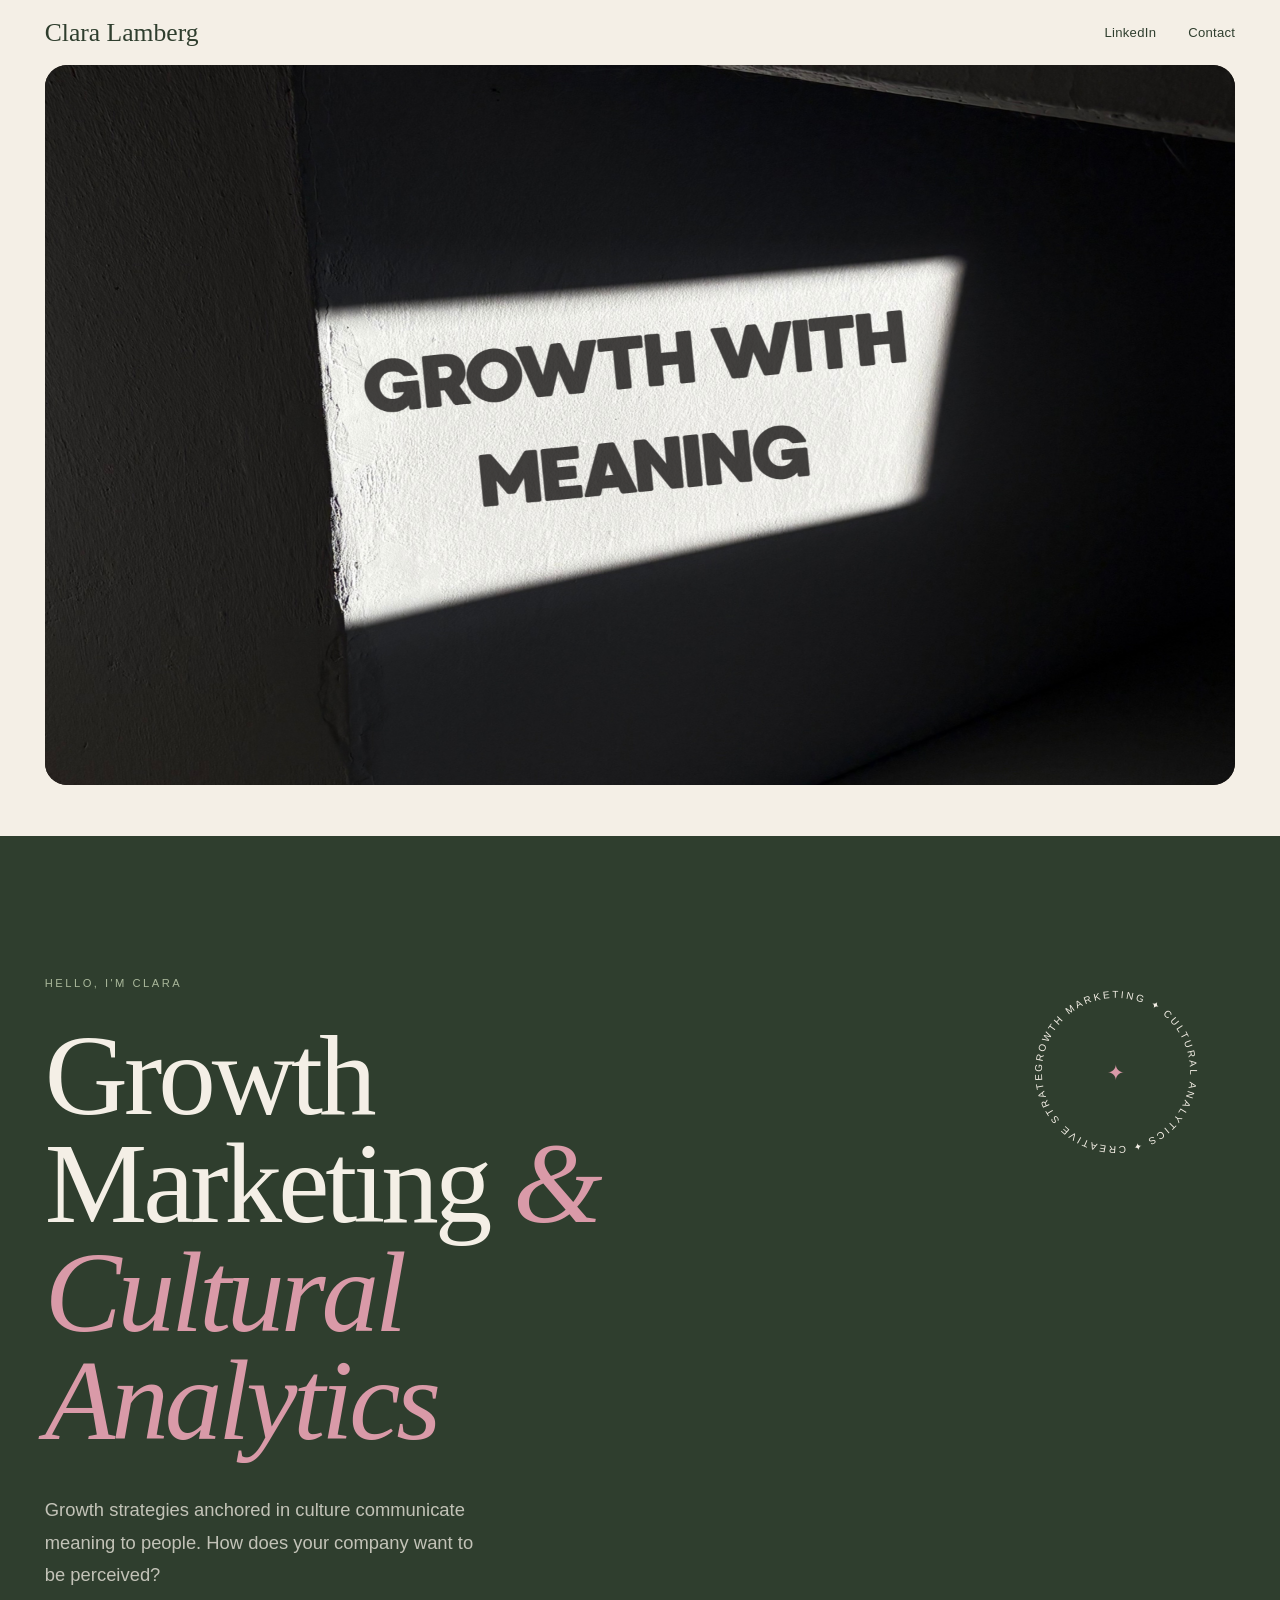
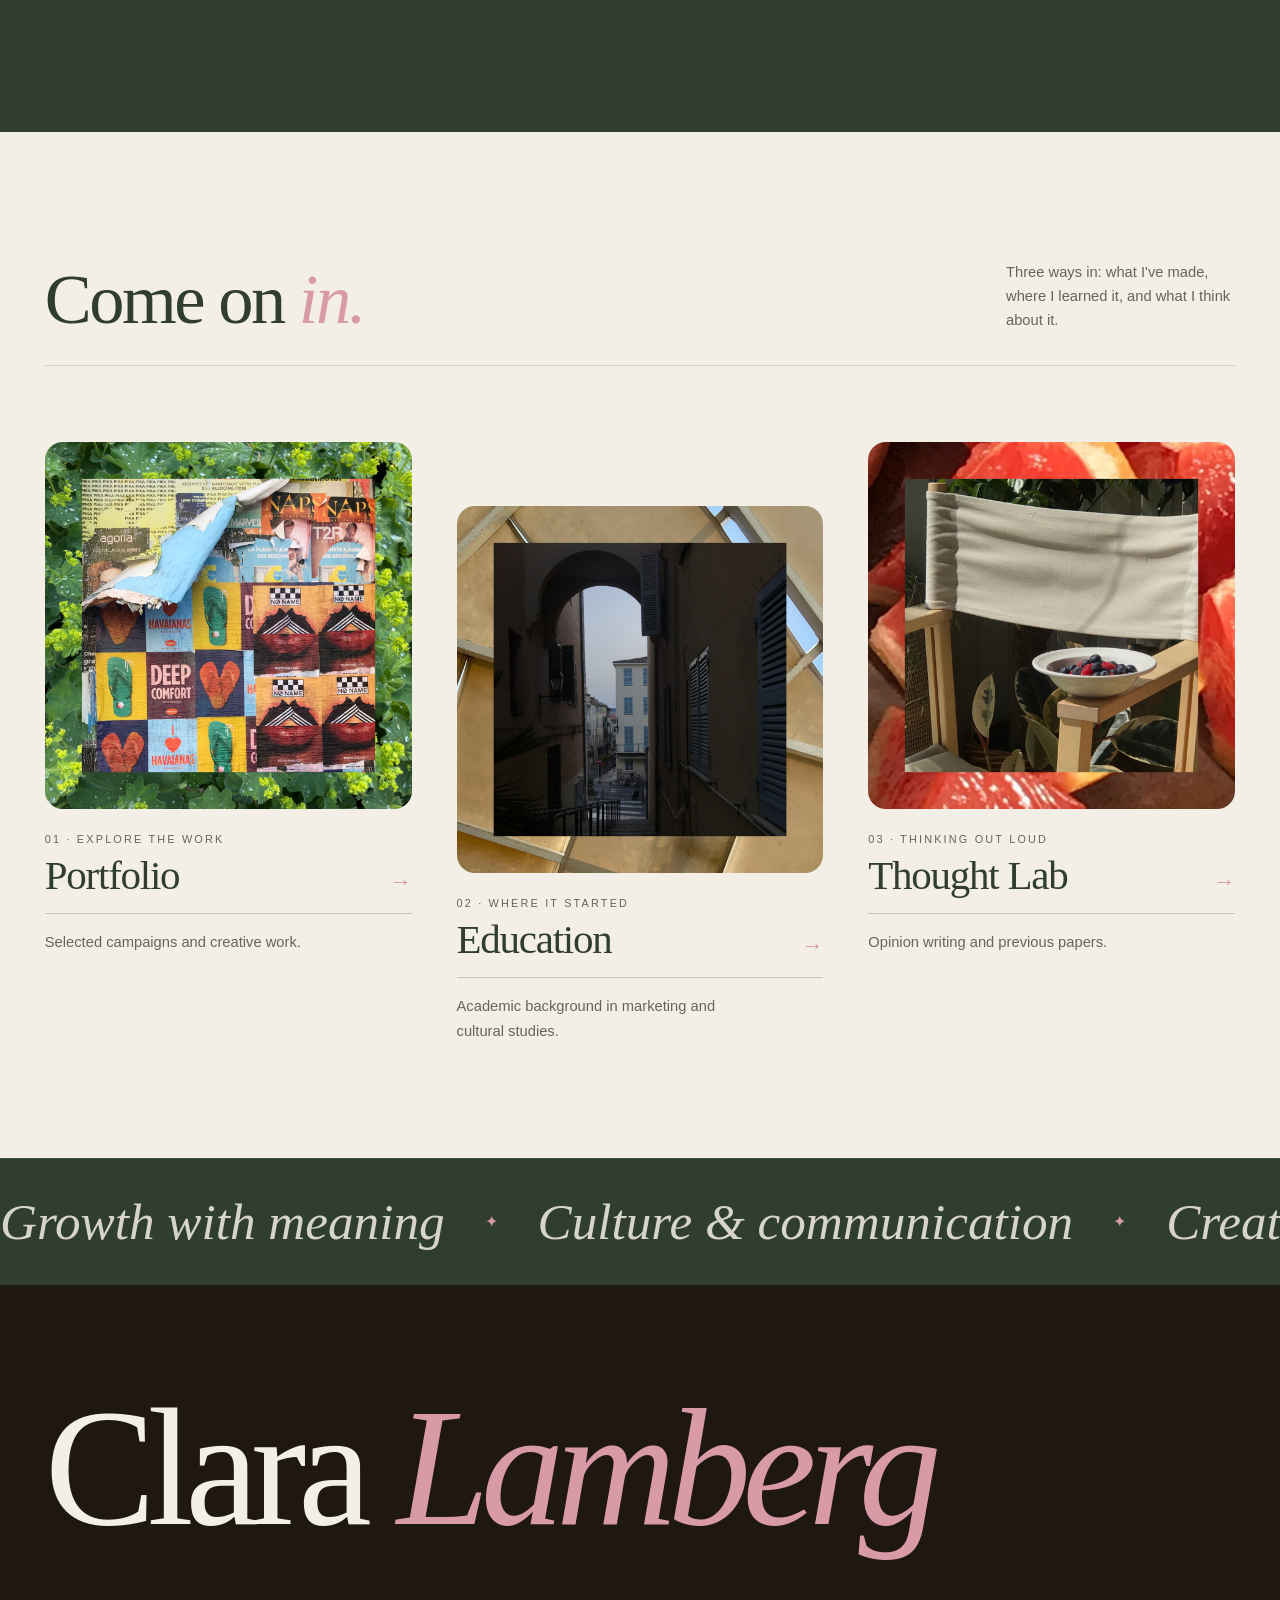
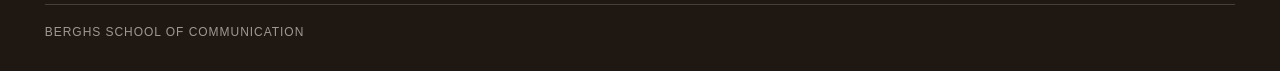
==== commit 68771546: "new style" ====
--- a/index.html
+++ b/index.html
@@ -97,4 +97,9 @@
     window.addEventListener("scroll", onScroll, { passive: true });
  
     const io = new IntersectionObserver((entries) => {
-      entries.forEac+      entries.forEach((e) => { if (e.isIntersecting) { e.target.classList.add("in"); io.unobserve(e.target); } });
+    }, { threshold: 0.15 });
+    document.querySelectorAll(".reveal").forEach((el) => io.observe(el));
+  </script>
+</body>
+</html>
--- a/styles.css
+++ b/styles.css
@@ -253,75 +253,4 @@
 .process-item h3 { margin-bottom: 1rem; font-family: var(--serif); font-size: 2rem; font-weight: 400; color: var(--forest); }
 .process-item p { max-width: 230px; font-size: .9rem; line-height: 1.7; color: var(--muted); }
 .scraper-overview { display: grid; grid-template-columns: repeat(3, 1fr); max-width: 1200px; margin: auto; padding: 7rem var(--pad); border-bottom: 1px solid rgba(31,23,18,.15); }
-.scraper-stat { padding: 0 2rem; border-right: 1px solid rgba(31,23,18,.15); }
-.scraper-stat:first-child { padding-left: 0; }
-.scraper-stat:last-child { border-right: none; }
-.scraper-stat strong { display: block; font-family: var(--serif); font-size: clamp(4rem, 7vw, 7rem); font-weight: 300; line-height: .9; color: var(--forest); }
-.scraper-stat span { display: block; margin-top: 1.5rem; font-size: .7rem; letter-spacing: .16em; text-transform: uppercase; color: var(--muted); }
-.scraped-data { max-width: 1200px; margin: auto; padding: 8rem var(--pad); }
-.scraped-data-intro { display: grid; grid-template-columns: 1fr 1fr; gap: 5rem; margin-bottom: 5rem; }
-.scraped-data-intro > p { max-width: 430px; align-self: end; line-height: 1.8; color: var(--muted); }
-.product-grid { display: grid; grid-template-columns: repeat(3, 1fr); border-top: 1px solid rgba(31,23,18,.2); border-left: 1px solid rgba(31,23,18,.2); }
-.scraped-product { display: flex; flex-direction: column; min-height: 340px; padding: 1.5rem; border-right: 1px solid rgba(31,23,18,.2); border-bottom: 1px solid rgba(31,23,18,.2); transition: background-color .3s; }
-.scraped-product:hover { background: var(--paper); }
-.product-top { display: flex; justify-content: space-between; align-items: center; font-size: .7rem; letter-spacing: .1em; color: var(--muted); }
-.product-status { color: var(--forest); }
-.product-info { margin-top: auto; margin-bottom: 2rem; }
-.product-brand { margin-bottom: .7rem; font-size: .7rem; letter-spacing: .14em; text-transform: uppercase; color: var(--muted); }
-.product-info h3 { max-width: 300px; font-family: var(--serif); font-size: 2rem; font-weight: 400; line-height: 1.05; color: var(--forest); }
-.product-price { margin-top: 1rem; font-size: .85rem; }
-.product-link { margin-top: 0; width: fit-content; font-size: .75rem; }
-.full-dataset { padding: 8rem var(--pad); background: var(--paper); scroll-margin-top: 4rem; }
-.full-dataset-header { max-width: 900px; margin-bottom: 4rem; }
-.full-dataset-header h2 { margin-bottom: 2rem; font-family: var(--serif); font-size: clamp(3rem, 7vw, 7rem); font-weight: 300; line-height: .95; color: var(--forest); }
-.full-dataset-header p:last-child { max-width: 550px; line-height: 1.7; color: var(--muted); }
-.dataset-container { width: 100%; max-height: 650px; overflow: auto; padding: 2rem; background: var(--cream); border: 1px solid rgba(31,23,18,.15); }
-.dataset-container pre { font-family: monospace; font-size: .8rem; line-height: 1.8; white-space: pre-wrap; }
-.scraper-back { max-width: 1200px; margin: auto; padding: 4rem var(--pad) 7rem; }
-
-@media (max-width: 900px) {
-  .process-grid { grid-template-columns: repeat(2, 1fr); }
-  .process-item:nth-child(2) { border-right: none; }
-  .process-item:nth-child(3), .process-item:nth-child(4) { border-top: 1px solid rgba(31,23,18,.2); }
-  .scraped-data-intro { grid-template-columns: 1fr; gap: 2rem; }
-  .product-grid { grid-template-columns: repeat(2, 1fr); }
-}
-@media (max-width: 800px) {
-  .content-project-intro { padding-top: 7rem; padding-bottom: 5rem; }
-  .content-section { padding-block: 5rem; }
-  .content-section-heading { display: block; }
-  .content-project-summary { grid-template-columns: 1fr; gap: 3rem; padding-block: 5rem; }
-}
-@media (max-width: 700px) {
-  .education-block { grid-template-columns: 1fr; gap: 1.5rem; min-height: auto; padding: 4.5rem 0; }
-}
-@media (max-width: 600px) {
-  .scraper-intro { padding-top: 7rem; }
-  .process-grid, .product-grid, .scraper-overview { grid-template-columns: 1fr; }
-  .process-item, .process-item:nth-child(n) { border-right: none; border-bottom: 1px solid rgba(31,23,18,.2); }
-  .scraper-overview { gap: 3rem; }
-  .scraper-stat, .scraper-stat:first-child { padding: 0 0 3rem; border-right: none; border-bottom: 1px solid rgba(31,23,18,.15); }
-}
-
-/* Compatibility: old class names that project pages may still use */
-.logo { font-family: var(--serif); font-size: 1.6rem; font-weight: 500; color: var(--forest); }
-.navigation { display: flex; gap: 2rem; font-size: .82rem; }
-.navigation a.active { color: var(--forest); border-bottom: 1px solid var(--pink); }
-.contact-link { font-size: .82rem; border-bottom: 1px solid var(--pink); padding-bottom: .3rem; }
-.footer-top { display: flex; justify-content: space-between; align-items: center; padding-bottom: 3rem; border-bottom: 1px solid rgba(244,239,230,.18); font-family: var(--serif); font-size: clamp(1.8rem, 4vw, 4rem); }
-.project-details { background: var(--paper); }
-.project-detail { display: grid; grid-template-columns: 100px 1fr; gap: 4rem; max-width: 1200px; margin: auto; padding: 8rem var(--pad); border-top: 1px solid rgba(31,23,18,.15); }
-.detail-number { font-family: var(--serif); color: var(--pink); }
-.detail-content h2 { margin-bottom: 3rem; font-family: var(--serif); font-size: clamp(3rem, 7vw, 7rem); font-weight: 300; line-height: 1; color: var(--forest); }
-.detail-content > img { max-height: 650px; object-fit: cover; }
-.detail-description { display: grid; grid-template-columns: 1fr 1fr; gap: 3rem; max-width: 800px; margin-top: 4rem; }
-.detail-description p { font-size: .95rem; color: var(--muted); }
-@media (max-width: 800px) {
-  .footer-top { display: block; }
-  .project-detail { display: block; padding-block: 5rem; }
-  .detail-description { grid-template-columns: 1fr; gap: 1.5rem; }
-}
-@media (max-width: 600px) {
-  .full-result { display: block; }
-  .full-result .project-button { margin-top: 2rem; }
-}+.scraper-stat { padding: 0 2rem; border-right: 1
